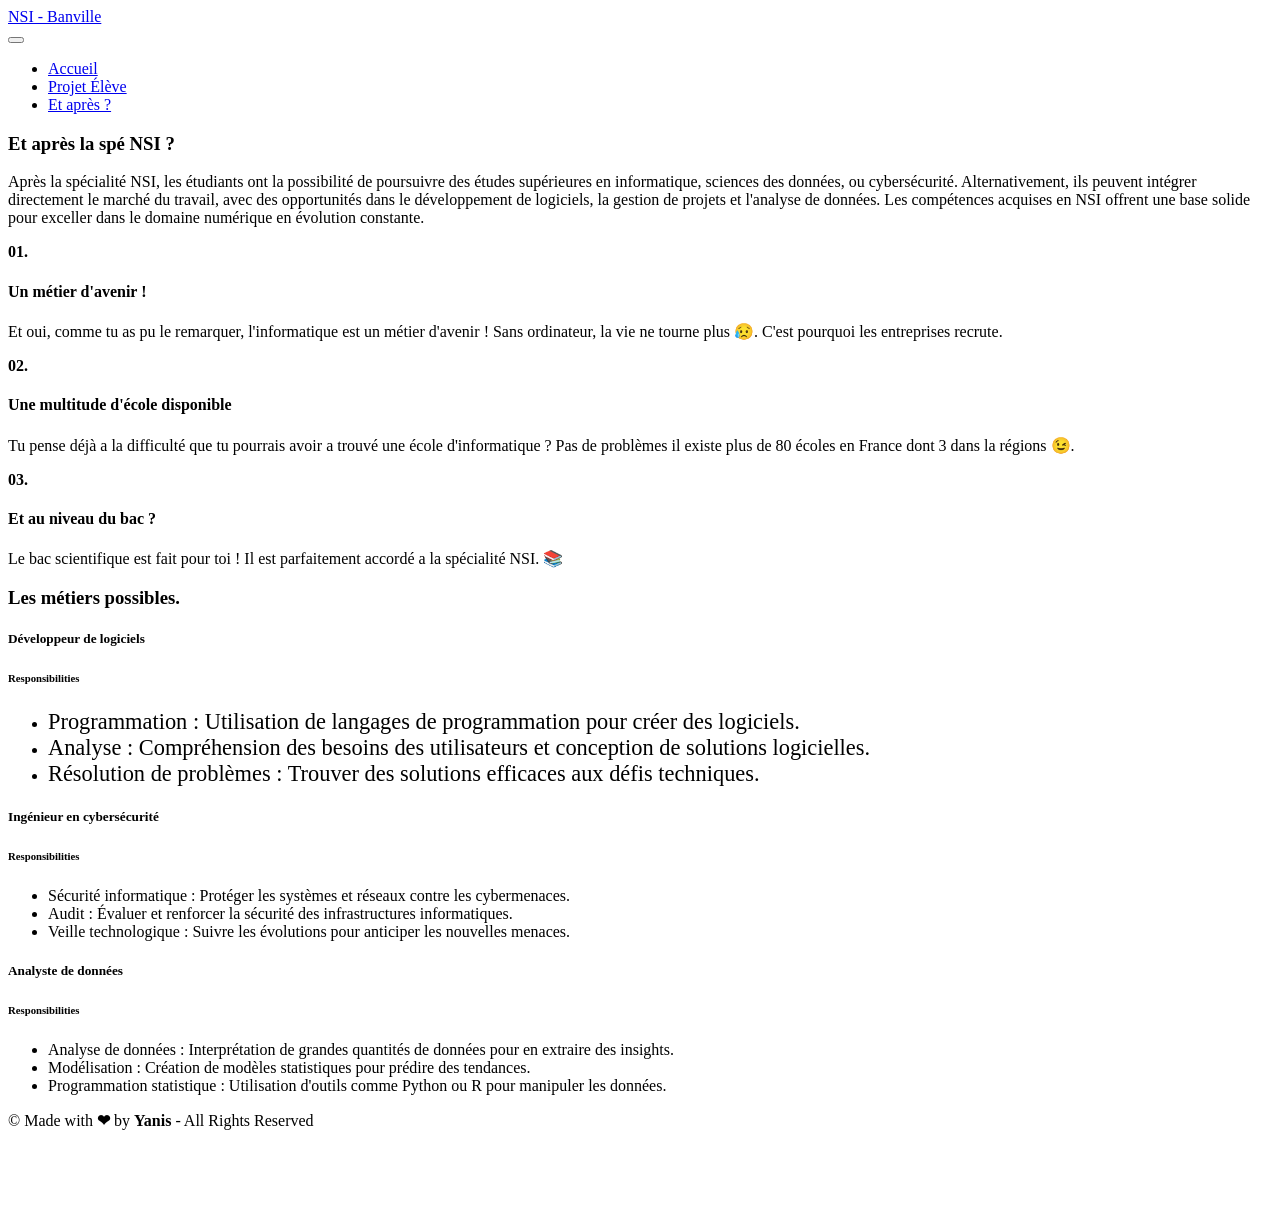
==== apres.html @ dc7d1d99 "Add files via upload" ====
<!DOCTYPE html>
<html  >
<head>

  <meta charset="UTF-8">
  <meta http-equiv="X-UA-Compatible" content="IE=edge">
  <meta name="generator" content="NSI Banville, nsi-banville.fr">
  <meta name="viewport" content="width=device-width, initial-scale=1, minimum-scale=1">
  <link rel="shortcut icon" href="assets/images/123824920-402525174457230-7199063946682217641-n-128x128.png" type="image/x-icon">
  <meta name="description" content="Quels sont les voies qui me sont ouvertes après avoir choisis la spécialité NSI.">
  
  
  <title>Et après ?</title>
  <link rel="stylesheet" href="assets/bootstrap/css/bootstrap.min.css">
  <link rel="stylesheet" href="assets/bootstrap/css/bootstrap-grid.min.css">
  <link rel="stylesheet" href="assets/bootstrap/css/bootstrap-reboot.min.css">
  <link rel="stylesheet" href="assets/animatecss/animate.css">
  <link rel="stylesheet" href="assets/dropdown/css/style.css">
  <link rel="stylesheet" href="assets/theme/css/style.css">
  <link rel="preload" href="https://fonts.googleapis.com/css?family=DM+Serif+Display:400,400i&display=swap" as="style" onload="this.onload=null;this.rel='stylesheet'">
  <noscript><link rel="stylesheet" href="https://fonts.googleapis.com/css?family=DM+Serif+Display:400,400i&display=swap"></noscript>
  <link rel="preload" href="https://fonts.googleapis.com/css?family=Inter+Tight:100,200,300,400,500,600,700,800,900,100i,200i,300i,400i,500i,600i,700i,800i,900i&display=swap" as="style" onload="this.onload=null;this.rel='stylesheet'">
  <noscript><link rel="stylesheet" href="https://fonts.googleapis.com/css?family=Inter+Tight:100,200,300,400,500,600,700,800,900,100i,200i,300i,400i,500i,600i,700i,800i,900i&display=swap"></noscript>
  <link rel="preload" as="style" href="assets/mobirise/css/mbr-additional.css?v=ZmHd4G"><link rel="stylesheet" href="assets/mobirise/css/mbr-additional.css?v=ZmHd4G" type="text/css">

  
  
  
</head>
<body>
  
  <section data-bs-version="5.1" class="menu menu5 cid-u2XXEHx8Oz" once="menu" id="menu05-1w">
	

	<nav class="navbar navbar-dropdown navbar-fixed-top navbar-expand-lg">
		<div class="container">
			<div class="navbar-brand">
				
				<span class="navbar-caption-wrap"><a class="navbar-caption text-black display-4" href="index.html">NSI - Banville</a></span>
			</div>
			<button class="navbar-toggler" type="button" data-toggle="collapse" data-bs-toggle="collapse" data-target="#navbarSupportedContent" data-bs-target="#navbarSupportedContent" aria-controls="navbarNavAltMarkup" aria-expanded="false" aria-label="Toggle navigation">
				<div class="hamburger">
					<span></span>
					<span></span>
					<span></span>
					<span></span>
				</div>
			</button>
			<div class="collapse navbar-collapse" id="navbarSupportedContent">
				<ul class="navbar-nav nav-dropdown nav-right" data-app-modern-menu="true"><li class="nav-item">
						<a class="nav-link link text-black text-primary display-4" href="index.html">Accueil</a>
					</li>
					<li class="nav-item">
						<a class="nav-link link text-black text-primary display-4" href="pjteleves.html" aria-expanded="false">Projet Élève</a>
					</li>
					<li class="nav-item">
						<a class="nav-link link text-black text-primary display-4" href="apres.html">Et après ?</a>
					</li></ul>
				
			</div>
		</div>
	</nav>
</section>

<section data-bs-version="5.1" class="article12 cid-u2XXfiu6cr" id="article12-1v">    
    
    <div class="container-fluid">
        <div class="row justify-content-center">
            <div class="col-md-12 col-lg-10">
                <h3 class="mbr-section-title mbr-fonts-style mb-4 mt-0 display-2">
                <strong>Et après la spé NSI ?</strong></h3>
                
                <p class="mbr-text mbr-fonts-style display-7">Après la spécialité NSI, les étudiants ont la possibilité de poursuivre des études supérieures en informatique, sciences des données, ou cybersécurité. Alternativement, ils peuvent intégrer directement le marché du travail, avec des opportunités dans le développement de logiciels, la gestion de projets et l'analyse de données. Les compétences acquises en NSI offrent une base solide pour exceller dans le domaine numérique en évolution constante.</p>
            </div>
        </div>
    </div>
</section>

<section data-bs-version="5.1" class="features023 cid-u2XX1XgBb1" id="features023-1u">

    

    
    
    <div class="container">
        <div class="row justify-content-center">
            <div class="col-12 content-head">
                <div class="card-wrapper mb-5">
                    <div class="card-box align-center">
                        
                        
                        
                    </div>
                </div>
            </div>
        </div>
        <div class="row content-row">
            <div class="item features-without-image col-12 col-md-6 col-lg-4 item-mb">
                <div class="item-wrapper">
                    <div class="title mb-3">
                        <span class="num mbr-fonts-style display-1"><strong>01.</strong></span>
                    </div>
                    <h4 class="card-title mbr-fonts-style display-5">
                        <strong>Un métier d'avenir !</strong></h4>
                    <p class="mbr-text card-text mbr-fonts-style mb-0 display-7">
                        Et oui, comme tu as pu le remarquer, l'informatique est un métier d'avenir ! Sans ordinateur, la vie ne tourne plus 😥. C'est pourquoi les entreprises recrute.</p>
                </div>
            </div>
            <div class="item features-without-image col-12 col-md-6 col-lg-4 item-mb">
                <div class="item-wrapper">
                    <div class="title mb-3">
                        <span class="num mbr-fonts-style display-1"><strong>02.</strong></span>
                    </div>
                    <h4 class="card-title mbr-fonts-style display-5">
                        <strong>Une multitude d'école disponible</strong></h4>
                    <p class="mbr-text card-text mbr-fonts-style mb-0 display-7">Tu pense déjà a la difficulté que tu pourrais avoir a trouvé une école d'informatique ? Pas de problèmes il existe plus de&nbsp;80 écoles en France dont 3 dans la régions 😉.</p>
                </div>
            </div>
            <div class="item features-without-image col-12 col-md-6 col-lg-4 item-mb">
                <div class="item-wrapper">
                    <div class="title mb-3">
                        <span class="num mbr-fonts-style display-1"><strong>03.</strong></span>
                    </div>
                    <h4 class="card-title mbr-fonts-style display-5">
                        <strong>Et au niveau du bac ?</strong></h4>
                    <p class="mbr-text card-text mbr-fonts-style mb-0 display-7">
                        Le&nbsp;bac scientifique est fait pour toi ! Il est parfaitement accordé a la spécialité NSI. 📚</p>
                </div>
            </div>
        </div>
    </div>
</section>

<section data-bs-version="5.1" class="list06 cid-u2XWZwpyy1" id="list06-1t">
    
    <div class="container">
        <div class="col-12 mb-5 content-head">
            <h3 class="mbr-section-title mbr-fonts-style align-center mb-0 display-2">
                <strong>Les métiers possibles.</strong></h3>
            
        </div>
        <div class="row justify-content-center ">
            <div class="col-12 col-lg-9">
                
                <div class="item features-without-image col-12 active">
                    <div class="item-wrapper">
                        <h5 class="mbr-card-title mbr-fonts-style mt-0 mb-3 display-5"><strong>Développeur de logiciels</strong></h5>
                        
                        <h6 class="mbr-card-subtitle mbr-fonts-style mt-0 mb-3 display-7">
                            <strong>Responsibilities</strong>
                        </h6>
                        <div class="counter-container mbr-text mbr-fonts-style display-7">
                            <ul>
                                <li><span style="font-size: 1.4rem;">Programmation : Utilisation de langages de programmation pour créer des logiciels.
</span></li><li><span style="font-size: 1.4rem;">Analyse : Compréhension des besoins des utilisateurs et conception de solutions logicielles.
</span></li><li><span style="font-size: 1.4rem;">Résolution de problèmes : Trouver des solutions efficaces aux défis techniques.</span><br></li>
                            </ul>
                        </div>
                        
                        
                        
                    </div>
                </div><div class="item features-without-image col-12">
                    <div class="item-wrapper">
                        <h5 class="mbr-card-title mbr-fonts-style mt-0 mb-3 display-5"><strong>Ingénieur en cybersécurité</strong></h5>
                        
                        <h6 class="mbr-card-subtitle mbr-fonts-style mt-0 mb-3 display-7">
                            <strong>Responsibilities</strong>
                        </h6>
                        <div class="counter-container mbr-text mbr-fonts-style display-7">
                            <ul>
                                <li>Sécurité informatique : Protéger les systèmes et réseaux contre les cybermenaces.
</li><li>Audit : Évaluer et renforcer la sécurité des infrastructures informatiques.
</li><li>Veille technologique : Suivre les évolutions pour anticiper les nouvelles menaces.</li>
                            </ul>
                        </div>
                        
                        
                        
                    </div>
                </div><div class="item features-without-image col-12">
                    <div class="item-wrapper">
                        <h5 class="mbr-card-title mbr-fonts-style mt-0 mb-3 display-5"><strong>Analyste de données</strong></h5>
                        
                        <h6 class="mbr-card-subtitle mbr-fonts-style mt-0 mb-3 display-7">
                            <strong>Responsibilities</strong>
                        </h6>
                        <div class="counter-container mbr-text mbr-fonts-style display-7">
                            <ul>
                                <li>Analyse de données : Interprétation de grandes quantités de données pour en extraire des insights.
</li><li>Modélisation : Création de modèles statistiques pour prédire des tendances.
</li><li>Programmation statistique : Utilisation d'outils comme Python ou R pour manipuler les données.</li>
                            </ul>
                        </div>
                        
                        
                        
                    </div>
                </div>
            </div>
        </div>
    </div>
</section>

<section data-bs-version="5.1" class="footer4 cid-u2XTI08w7R" once="footers" id="footer04-1r">

    

    

    <div class="container">
        <div class="media-container-row align-center mbr-white">
            <div class="col-12">
                <p class="mbr-text mb-0 mbr-fonts-style display-7">
                    © Made with <strong>❤</strong> by <strong>Yanis</strong> - All Rights Reserved
                </p>
            </div>
        </div>
    </div>
</section><section class="display-7" style="padding: 0;align-items: center;justify-content: center;flex-wrap: wrap;    align-content: center;display: flex;position: relative;height: 4rem;"><a href="" style="flex: 1 1;height: 4rem;position: absolute;width: 100%;z-index: 1;"><img alt="" style="height: 4rem;" src="[data-uri]"></a><p style="margin: 0;text-align: center;" class="display-7">&#8204;</p><a style="z-index:1" href=""> </a></section><script src="assets/bootstrap/js/bootstrap.bundle.min.js"></script>  <script src="assets/smoothscroll/smooth-scroll.js"></script>  <script src="assets/ytplayer/index.js"></script>  <script src="assets/dropdown/js/navbar-dropdown.js"></script>  <script src="assets/theme/js/script.js"></script>  
  
  
  <input name="animation" type="hidden">
  </body>
</html>
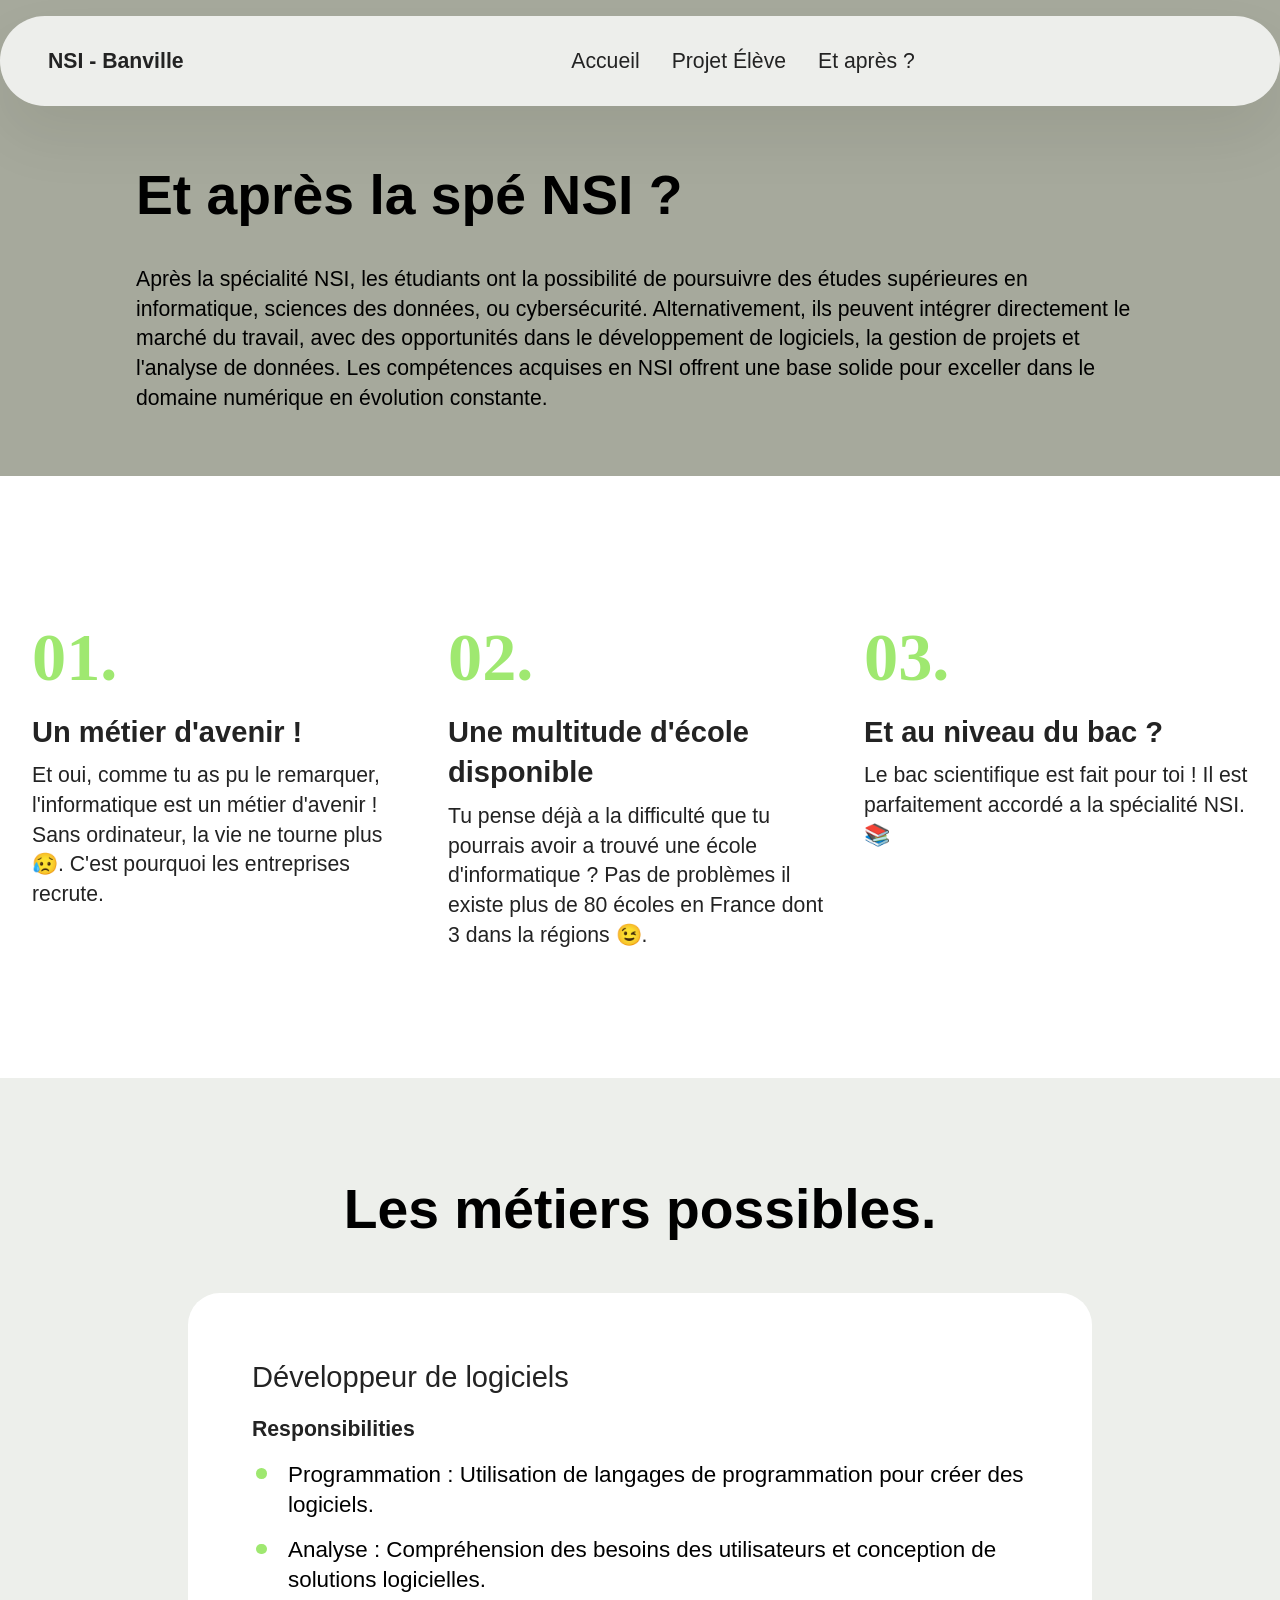
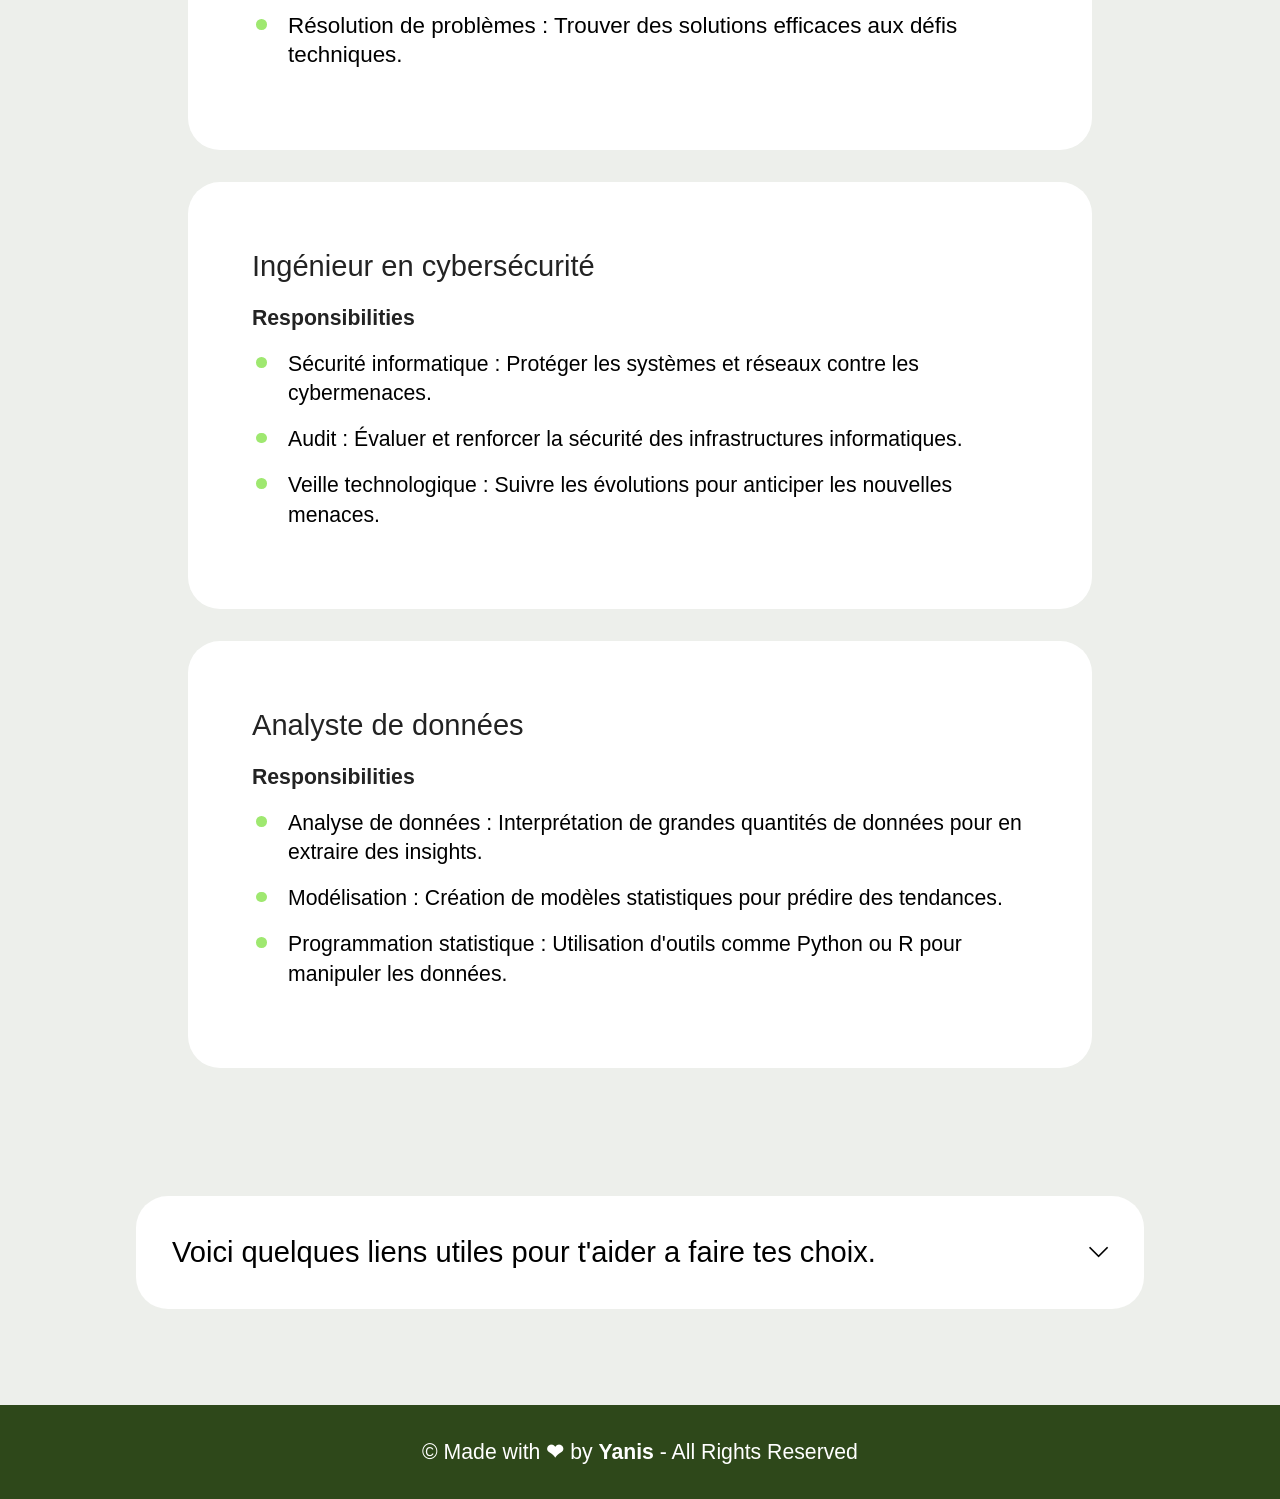
==== commit b2915e3c: "1.4" ====
--- a/apres.html
+++ b/apres.html
@@ -1,7 +1,6 @@
 <!DOCTYPE html>
 <html  >
 <head>
-
   <meta charset="UTF-8">
   <meta http-equiv="X-UA-Compatible" content="IE=edge">
   <meta name="generator" content="NSI Banville, nsi-banville.fr">
@@ -11,6 +10,7 @@
   
   
   <title>Et après ?</title>
+  <link rel="stylesheet" href="assets/web/assets/mobirise-icons2/mobirise2.css">
   <link rel="stylesheet" href="assets/bootstrap/css/bootstrap.min.css">
   <link rel="stylesheet" href="assets/bootstrap/css/bootstrap-grid.min.css">
   <link rel="stylesheet" href="assets/bootstrap/css/bootstrap-reboot.min.css">
@@ -21,7 +21,7 @@
   <noscript><link rel="stylesheet" href="https://fonts.googleapis.com/css?family=DM+Serif+Display:400,400i&display=swap"></noscript>
   <link rel="preload" href="https://fonts.googleapis.com/css?family=Inter+Tight:100,200,300,400,500,600,700,800,900,100i,200i,300i,400i,500i,600i,700i,800i,900i&display=swap" as="style" onload="this.onload=null;this.rel='stylesheet'">
   <noscript><link rel="stylesheet" href="https://fonts.googleapis.com/css?family=Inter+Tight:100,200,300,400,500,600,700,800,900,100i,200i,300i,400i,500i,600i,700i,800i,900i&display=swap"></noscript>
-  <link rel="preload" as="style" href="assets/mobirise/css/mbr-additional.css?v=ZmHd4G"><link rel="stylesheet" href="assets/mobirise/css/mbr-additional.css?v=ZmHd4G" type="text/css">
+  <link rel="preload" as="style" href="assets/mobirise/css/mbr-additional.css?v=vkXc06"><link rel="stylesheet" href="assets/mobirise/css/mbr-additional.css?v=vkXc06" type="text/css">
 
   
   
@@ -144,7 +144,7 @@
                 
                 <div class="item features-without-image col-12 active">
                     <div class="item-wrapper">
-                        <h5 class="mbr-card-title mbr-fonts-style mt-0 mb-3 display-5"><strong>Développeur de logiciels</strong></h5>
+                        <h5 class="mbr-card-title mbr-fonts-style mt-0 mb-3 display-5"><strong><a href="https://www.jobijoba.com/fr/fiches-metiers/Developpeur+logiciel" class="text-black">Développeur de logiciels</a></strong></h5>
                         
                         <h6 class="mbr-card-subtitle mbr-fonts-style mt-0 mb-3 display-7">
                             <strong>Responsibilities</strong>
@@ -162,7 +162,7 @@
                     </div>
                 </div><div class="item features-without-image col-12">
                     <div class="item-wrapper">
-                        <h5 class="mbr-card-title mbr-fonts-style mt-0 mb-3 display-5"><strong>Ingénieur en cybersécurité</strong></h5>
+                        <h5 class="mbr-card-title mbr-fonts-style mt-0 mb-3 display-5"><strong><a href="https://www.clementine.jobs/fiches-metiers/metiers-de-linformatique/ingenieur-cybersecurite/" class="text-black">Ingénieur en cybersécurité</a></strong></h5>
                         
                         <h6 class="mbr-card-subtitle mbr-fonts-style mt-0 mb-3 display-7">
                             <strong>Responsibilities</strong>
@@ -180,7 +180,7 @@
                     </div>
                 </div><div class="item features-without-image col-12">
                     <div class="item-wrapper">
-                        <h5 class="mbr-card-title mbr-fonts-style mt-0 mb-3 display-5"><strong>Analyste de données</strong></h5>
+                        <h5 class="mbr-card-title mbr-fonts-style mt-0 mb-3 display-5"><strong><a href="https://www.jobijoba.com/fr/fiches-metiers/Analyste+de+donnees#:~:text=L'analyste%20de%20donn%C3%A9es%20collecte,en%20tirer%20des%20conclusions%20strat%C3%A9giques." class="text-black">Analyste de données</a></strong></h5>
                         
                         <h6 class="mbr-card-subtitle mbr-fonts-style mt-0 mb-3 display-7">
                             <strong>Responsibilities</strong>
@@ -202,6 +202,40 @@
     </div>
 </section>
 
+<section data-bs-version="5.1" class="list1 cid-u3rRyZqSIr" id="list01-28">	
+    
+	
+	<div class="container">
+		<div class="row justify-content-center">
+			<div class="col-12 col-md-12 col-lg-10 m-auto">
+				<div class="content">
+					
+					<div id="bootstrap-accordion_13" class="panel-group accordionStyles accordion" role="tablist" aria-multiselectable="true">
+						<div class="card">
+							<div class="card-header" role="tab" id="headingOne">
+								<a role="button" class="panel-title collapsed" data-toggle="collapse" data-bs-toggle="collapse" data-core="" href="#collapse1_13" aria-expanded="false" aria-controls="collapse1">
+									<h6 class="panel-title-edit mbr-semibold mbr-fonts-style mb-0 display-5">Voici quelques liens utiles pour t'aider a faire tes choix.</h6>
+									<span class="sign mbr-iconfont mobi-mbri-arrow-down"></span>
+								</a>
+							</div>
+							<div id="collapse1_13" class="panel-collapse noScroll collapse" role="tabpanel" aria-labelledby="headingOne" data-parent="#accordion" data-bs-parent="#bootstrap-accordion_13">
+								<div class="panel-body">
+									<p class="mbr-fonts-style panel-text display-7">→&nbsp;<a href="https://www.onisep.fr/media/multimedia/quiz-de-positionnement/quiz-quels-metiers-pour-moi" class="text-primary">Quiz métier Onisep</a><br>→&nbsp;<a href="https://dossier.parcoursup.fr/Candidat/carte" class="text-primary">ParcourSup carte formation</a><br></p>
+								</div>
+							</div>
+						</div>
+						
+						
+						
+						
+						
+					</div>
+				</div>
+			</div>
+		</div>
+	</div>
+</section>
+
 <section data-bs-version="5.1" class="footer4 cid-u2XTI08w7R" once="footers" id="footer04-1r">
 
     
@@ -217,9 +251,10 @@
             </div>
         </div>
     </div>
-</section><section class="display-7" style="padding: 0;align-items: center;justify-content: center;flex-wrap: wrap;    align-content: center;display: flex;position: relative;height: 4rem;"><a href="" style="flex: 1 1;height: 4rem;position: absolute;width: 100%;z-index: 1;"><img alt="" style="height: 4rem;" src="[data-uri]"></a><p style="margin: 0;text-align: center;" class="display-7">&#8204;</p><a style="z-index:1" href=""> </a></section><script src="assets/bootstrap/js/bootstrap.bundle.min.js"></script>  <script src="assets/smoothscroll/smooth-scroll.js"></script>  <script src="assets/ytplayer/index.js"></script>  <script src="assets/dropdown/js/navbar-dropdown.js"></script>  <script src="assets/theme/js/script.js"></script>  
-  
-  
-  <input name="animation" type="hidden">
+</section><script src="assets/bootstrap/js/bootstrap.bundle.min.js"></script>  <script src="assets/smoothscroll/smooth-scroll.js"></script>  <script src="assets/ytplayer/index.js"></script>  <script src="assets/dropdown/js/navbar-dropdown.js"></script>  <script src="assets/mbr-switch-arrow/mbr-switch-arrow.js"></script>  <script src="assets/theme/js/script.js"></script>  
+  
+  
+ <div id="scrollToTop" class="scrollToTop mbr-arrow-up"><a style="text-align: center;"><i class="mbr-arrow-up-icon mbr-arrow-up-icon-cm cm-icon cm-icon-smallarrow-up"></i></a></div>
+    <input name="animation" type="hidden">
   </body>
 </html>
--- a/assets/web/assets/mobirise-icons2/mobirise2.css
+++ b/assets/web/assets/mobirise-icons2/mobirise2.css
@@ -0,0 +1,498 @@
+@font-face {
+  font-family: 'Moririse2';
+  font-display: swap;
+  src:  url('mobirise2.eot?f2bix4');
+  src:  url('mobirise2.eot?f2bix4#iefix') format('embedded-opentype'),
+    url('mobirise2.ttf?f2bix4') format('truetype'),
+    url('mobirise2.woff?f2bix4') format('woff'),
+    url('mobirise2.svg?f2bix4#mobirise2') format('svg');
+  font-weight: normal;
+  font-style: normal;
+}
+
+[class^="mobi-"], [class*=" mobi-"] {
+  /* use !important to prevent issues with browser extensions that change fonts */
+  font-family: 'Moririse2' !important;
+  speak: none;
+  font-style: normal;
+  font-weight: normal;
+  font-variant: normal;
+  text-transform: none;
+  line-height: 1;
+
+  /* Better Font Rendering =========== */
+  -webkit-font-smoothing: antialiased;
+  -moz-osx-font-smoothing: grayscale;
+}
+
+.mobi-mbri-add-submenu:before {
+  content: "\e900";
+}
+.mobi-mbri-alert:before {
+  content: "\e901";
+}
+.mobi-mbri-align-center:before {
+  content: "\e902";
+}
+.mobi-mbri-align-justify:before {
+  content: "\e903";
+}
+.mobi-mbri-align-left:before {
+  content: "\e904";
+}
+.mobi-mbri-align-right:before {
+  content: "\e905";
+}
+.mobi-mbri-android:before {
+  content: "\e906";
+}
+.mobi-mbri-apple:before {
+  content: "\e907";
+}
+.mobi-mbri-arrow-down:before {
+  content: "\e908";
+}
+.mobi-mbri-arrow-next:before {
+  content: "\e909";
+}
+.mobi-mbri-arrow-prev:before {
+  content: "\e90a";
+}
+.mobi-mbri-arrow-up:before {
+  content: "\e90b";
+}
+.mobi-mbri-bold:before {
+  content: "\e90c";
+}
+.mobi-mbri-bookmark:before {
+  content: "\e90d";
+}
+.mobi-mbri-bootstrap:before {
+  content: "\e90e";
+}
+.mobi-mbri-briefcase:before {
+  content: "\e90f";
+}
+.mobi-mbri-browse:before {
+  content: "\e910";
+}
+.mobi-mbri-bulleted-list:before {
+  content: "\e911";
+}
+.mobi-mbri-calendar:before {
+  content: "\e912";
+}
+.mobi-mbri-camera:before {
+  content: "\e913";
+}
+.mobi-mbri-cart-add:before {
+  content: "\e914";
+}
+.mobi-mbri-cart-full:before {
+  content: "\e915";
+}
+.mobi-mbri-cash:before {
+  content: "\e916";
+}
+.mobi-mbri-change-style:before {
+  content: "\e917";
+}
+.mobi-mbri-chat:before {
+  content: "\e918";
+}
+.mobi-mbri-clock:before {
+  content: "\e919";
+}
+.mobi-mbri-close:before {
+  content: "\e91a";
+}
+.mobi-mbri-cloud:before {
+  content: "\e91b";
+}
+.mobi-mbri-code:before {
+  content: "\e91c";
+}
+.mobi-mbri-contact-form:before {
+  content: "\e91d";
+}
+.mobi-mbri-credit-card:before {
+  content: "\e91e";
+}
+.mobi-mbri-cursor-click:before {
+  content: "\e91f";
+}
+.mobi-mbri-cust-feedback:before {
+  content: "\e920";
+}
+.mobi-mbri-database:before {
+  content: "\e921";
+}
+.mobi-mbri-delivery:before {
+  content: "\e922";
+}
+.mobi-mbri-desktop:before {
+  content: "\e923";
+}
+.mobi-mbri-devices:before {
+  content: "\e924";
+}
+.mobi-mbri-down:before {
+  content: "\e925";
+}
+.mobi-mbri-download-2:before {
+  content: "\e926";
+}
+.mobi-mbri-download:before {
+  content: "\e927";
+}
+.mobi-mbri-drag-n-drop-2:before {
+  content: "\e928";
+}
+.mobi-mbri-drag-n-drop:before {
+  content: "\e929";
+}
+.mobi-mbri-edit-2:before {
+  content: "\e92a";
+}
+.mobi-mbri-edit:before {
+  content: "\e92b";
+}
+.mobi-mbri-error:before {
+  content: "\e92c";
+}
+.mobi-mbri-extension:before {
+  content: "\e92d";
+}
+.mobi-mbri-features:before {
+  content: "\e92e";
+}
+.mobi-mbri-file:before {
+  content: "\e92f";
+}
+.mobi-mbri-flag:before {
+  content: "\e930";
+}
+.mobi-mbri-folder:before {
+  content: "\e931";
+}
+.mobi-mbri-gift:before {
+  content: "\e932";
+}
+.mobi-mbri-github:before {
+  content: "\e933";
+}
+.mobi-mbri-globe-2:before {
+  content: "\e934";
+}
+.mobi-mbri-globe:before {
+  content: "\e935";
+}
+.mobi-mbri-growing-chart:before {
+  content: "\e936";
+}
+.mobi-mbri-hearth:before {
+  content: "\e937";
+}
+.mobi-mbri-help:before {
+  content: "\e938";
+}
+.mobi-mbri-home:before {
+  content: "\e939";
+}
+.mobi-mbri-hot-cup:before {
+  content: "\e93a";
+}
+.mobi-mbri-idea:before {
+  content: "\e93b";
+}
+.mobi-mbri-image-gallery:before {
+  content: "\e93c";
+}
+.mobi-mbri-image-slider:before {
+  content: "\e93d";
+}
+.mobi-mbri-info:before {
+  content: "\e93e";
+}
+.mobi-mbri-italic:before {
+  content: "\e93f";
+}
+.mobi-mbri-key:before {
+  content: "\e940";
+}
+.mobi-mbri-laptop:before {
+  content: "\e941";
+}
+.mobi-mbri-layers:before {
+  content: "\e942";
+}
+.mobi-mbri-left-right:before {
+  content: "\e943";
+}
+.mobi-mbri-left:before {
+  content: "\e944";
+}
+.mobi-mbri-letter:before {
+  content: "\e945";
+}
+.mobi-mbri-like:before {
+  content: "\e946";
+}
+.mobi-mbri-link:before {
+  content: "\e947";
+}
+.mobi-mbri-lock:before {
+  content: "\e948";
+}
+.mobi-mbri-login:before {
+  content: "\e949";
+}
+.mobi-mbri-logout:before {
+  content: "\e94a";
+}
+.mobi-mbri-magic-stick:before {
+  content: "\e94b";
+}
+.mobi-mbri-map-pin:before {
+  content: "\e94c";
+}
+.mobi-mbri-menu:before {
+  content: "\e94d";
+}
+.mobi-mbri-mobile-2:before {
+  content: "\e94e";
+}
+.mobi-mbri-mobile-horizontal:before {
+  content: "\e94f";
+}
+.mobi-mbri-mobile:before {
+  content: "\e950";
+}
+.mobi-mbri-mobirise:before {
+  content: "\e951";
+}
+.mobi-mbri-more-horizontal:before {
+  content: "\e952";
+}
+.mobi-mbri-more-vertical:before {
+  content: "\e953";
+}
+.mobi-mbri-music:before {
+  content: "\e954";
+}
+.mobi-mbri-new-file:before {
+  content: "\e955";
+}
+.mobi-mbri-numbered-list:before {
+  content: "\e956";
+}
+.mobi-mbri-opened-folder:before {
+  content: "\e957";
+}
+.mobi-mbri-pages:before {
+  content: "\e958";
+}
+.mobi-mbri-paper-plane:before {
+  content: "\e959";
+}
+.mobi-mbri-paperclip:before {
+  content: "\e95a";
+}
+.mobi-mbri-phone:before {
+  content: "\e95b";
+}
+.mobi-mbri-photo:before {
+  content: "\e95c";
+}
+.mobi-mbri-photos:before {
+  content: "\e95d";
+}
+.mobi-mbri-pin:before {
+  content: "\e95e";
+}
+.mobi-mbri-play:before {
+  content: "\e95f";
+}
+.mobi-mbri-plus:before {
+  content: "\e960";
+}
+.mobi-mbri-preview:before {
+  content: "\e961";
+}
+.mobi-mbri-print:before {
+  content: "\e962";
+}
+.mobi-mbri-protect:before {
+  content: "\e963";
+}
+.mobi-mbri-question:before {
+  content: "\e964";
+}
+.mobi-mbri-quote-left:before {
+  content: "\e965";
+}
+.mobi-mbri-quote-right:before {
+  content: "\e966";
+}
+.mobi-mbri-redo:before {
+  content: "\e967";
+}
+.mobi-mbri-refresh:before {
+  content: "\e968";
+}
+.mobi-mbri-responsive-2:before {
+  content: "\e969";
+}
+.mobi-mbri-responsive:before {
+  content: "\e96a";
+}
+.mobi-mbri-right:before {
+  content: "\e96b";
+}
+.mobi-mbri-rocket:before {
+  content: "\e96c";
+}
+.mobi-mbri-sad-face:before {
+  content: "\e96d";
+}
+.mobi-mbri-sale:before {
+  content: "\e96e";
+}
+.mobi-mbri-save:before {
+  content: "\e96f";
+}
+.mobi-mbri-search:before {
+  content: "\e970";
+}
+.mobi-mbri-setting-2:before {
+  content: "\e971";
+}
+.mobi-mbri-setting-3:before {
+  content: "\e972";
+}
+.mobi-mbri-setting:before {
+  content: "\e973";
+}
+.mobi-mbri-share:before {
+  content: "\e974";
+}
+.mobi-mbri-shopping-bag:before {
+  content: "\e975";
+}
+.mobi-mbri-shopping-basket:before {
+  content: "\e976";
+}
+.mobi-mbri-shopping-cart:before {
+  content: "\e977";
+}
+.mobi-mbri-sites:before {
+  content: "\e978";
+}
+.mobi-mbri-smile-face:before {
+  content: "\e979";
+}
+.mobi-mbri-speed:before {
+  content: "\e97a";
+}
+.mobi-mbri-star:before {
+  content: "\e97b";
+}
+.mobi-mbri-success:before {
+  content: "\e97c";
+}
+.mobi-mbri-sun:before {
+  content: "\e97d";
+}
+.mobi-mbri-sun2:before {
+  content: "\e97e";
+}
+.mobi-mbri-tablet-vertical:before {
+  content: "\e97f";
+}
+.mobi-mbri-tablet:before {
+  content: "\e980";
+}
+.mobi-mbri-target:before {
+  content: "\e981";
+}
+.mobi-mbri-timer:before {
+  content: "\e982";
+}
+.mobi-mbri-to-ftp:before {
+  content: "\e983";
+}
+.mobi-mbri-to-local-drive:before {
+  content: "\e984";
+}
+.mobi-mbri-touch-swipe:before {
+  content: "\e985";
+}
+.mobi-mbri-touch:before {
+  content: "\e986";
+}
+.mobi-mbri-trash:before {
+  content: "\e987";
+}
+.mobi-mbri-underline:before {
+  content: "\e988";
+}
+.mobi-mbri-undo:before {
+  content: "\e989";
+}
+.mobi-mbri-unlink:before {
+  content: "\e98a";
+}
+.mobi-mbri-unlock:before {
+  content: "\e98b";
+}
+.mobi-mbri-up-down:before {
+  content: "\e98c";
+}
+.mobi-mbri-up:before {
+  content: "\e98d";
+}
+.mobi-mbri-update:before {
+  content: "\e98e";
+}
+.mobi-mbri-upload-2:before {
+  content: "\e98f";
+}
+.mobi-mbri-upload:before {
+  content: "\e990";
+}
+.mobi-mbri-user-2:before {
+  content: "\e991";
+}
+.mobi-mbri-user:before {
+  content: "\e992";
+}
+.mobi-mbri-users:before {
+  content: "\e993";
+}
+.mobi-mbri-video-play:before {
+  content: "\e994";
+}
+.mobi-mbri-video:before {
+  content: "\e995";
+}
+.mobi-mbri-watch:before {
+  content: "\e996";
+}
+.mobi-mbri-website-theme-2:before {
+  content: "\e997";
+}
+.mobi-mbri-website-theme:before {
+  content: "\e998";
+}
+.mobi-mbri-wifi:before {
+  content: "\e999";
+}
+.mobi-mbri-windows:before {
+  content: "\e99a";
+}
+.mobi-mbri-zoom-in:before {
+  content: "\e99b";
+}
+.mobi-mbri-zoom-out:before {
+  content: "\e99c";
+}
--- a/assets/dropdown/css/style.css
+++ b/assets/dropdown/css/style.css
@@ -0,0 +1,265 @@
+.navbar-dropdown {
+  left: 0;
+  padding: 0;
+  position: absolute;
+  right: 0;
+  top: 0;
+  transition: all 0.45s ease;
+  z-index: 1030;
+  background: #282828; }
+  .navbar-dropdown .navbar-logo {
+    margin-right: 0.8rem;
+    transition: margin 0.3s ease-in-out;
+    vertical-align: middle; }
+    .navbar-dropdown .navbar-logo img {
+      height: 3.125rem;
+      transition: all 0.3s ease-in-out; }
+    .navbar-dropdown .navbar-logo.mbr-iconfont {
+      font-size: 3.125rem;
+      line-height: 3.125rem; }
+  .navbar-dropdown .navbar-caption {
+    font-weight: 700;
+    white-space: normal;
+    vertical-align: -4px;
+    line-height: 3.125rem !important; }
+    .navbar-dropdown .navbar-caption, .navbar-dropdown .navbar-caption:hover {
+      color: inherit;
+      text-decoration: none; }
+  .navbar-dropdown .mbr-iconfont + .navbar-caption {
+    vertical-align: -1px; }
+  .navbar-dropdown.navbar-fixed-top {
+    position: fixed; }
+  .navbar-dropdown .navbar-brand span {
+    vertical-align: -4px; }
+  .navbar-dropdown.bg-color.transparent {
+    background: none; }
+  .navbar-dropdown.navbar-short .navbar-brand {
+    padding: 0.625rem 0; }
+    .navbar-dropdown.navbar-short .navbar-brand span {
+      vertical-align: -1px; }
+  .navbar-dropdown.navbar-short .navbar-caption {
+    line-height: 2.375rem !important;
+    vertical-align: -2px; }
+  .navbar-dropdown.navbar-short .navbar-logo {
+    margin-right: 0.5rem; }
+    .navbar-dropdown.navbar-short .navbar-logo img {
+      height: 2.375rem; }
+    .navbar-dropdown.navbar-short .navbar-logo.mbr-iconfont {
+      font-size: 2.375rem;
+      line-height: 2.375rem; }
+  .navbar-dropdown.navbar-short .mbr-table-cell {
+    height: 3.625rem; }
+  .navbar-dropdown .navbar-close {
+    left: 0.6875rem;
+    position: fixed;
+    top: 0.75rem;
+    z-index: 1000; }
+  .navbar-dropdown .hamburger-icon {
+    content: "";
+    display: inline-block;
+    vertical-align: middle;
+    width: 16px;
+    -webkit-box-shadow: 0 -6px 0 1px #282828,0 0 0 1px #282828,0 6px 0 1px #282828;
+    -moz-box-shadow: 0 -6px 0 1px #282828,0 0 0 1px #282828,0 6px 0 1px #282828;
+    box-shadow: 0 -6px 0 1px #282828,0 0 0 1px #282828,0 6px 0 1px #282828; }
+
+.dropdown-menu .dropdown-toggle[data-toggle="dropdown-submenu"]::after {
+  border-bottom: 0.35em solid transparent;
+  border-left: 0.35em solid;
+  border-right: 0;
+  border-top: 0.35em solid transparent;
+  margin-left: 0.3rem; }
+
+.dropdown-menu .dropdown-item:focus {
+  outline: 0; }
+
+.nav-dropdown {
+  font-size: 0.75rem;
+  font-weight: 500;
+  height: auto !important; }
+  .nav-dropdown .nav-btn {
+    padding-left: 1rem; }
+  .nav-dropdown .link {
+    margin: .667em 1.667em;
+    font-weight: 500;
+    padding: 0;
+    transition: color .2s ease-in-out; }
+    .nav-dropdown .link.dropdown-toggle {
+      margin-right: 2.583em; }
+      .nav-dropdown .link.dropdown-toggle::after {
+        margin-left: .25rem;
+        border-top: 0.35em solid;
+        border-right: 0.35em solid transparent;
+        border-left: 0.35em solid transparent;
+        border-bottom: 0; }
+      .nav-dropdown .link.dropdown-toggle[aria-expanded="true"] {
+        margin: 0;
+        padding: 0.667em 3.263em  0.667em 1.667em; }
+  .nav-dropdown .link::after,
+  .nav-dropdown .dropdown-item::after {
+    color: inherit; }
+  .nav-dropdown .btn {
+    font-size: 0.75rem;
+    font-weight: 700;
+    letter-spacing: 0;
+    margin-bottom: 0;
+    padding-left: 1.25rem;
+    padding-right: 1.25rem; }
+  .nav-dropdown .dropdown-menu {
+    border-radius: 0;
+    border: 0;
+    left: 0;
+    margin: 0;
+    padding-bottom: 1.25rem;
+    padding-top: 1.25rem;
+    position: relative; }
+  .nav-dropdown .dropdown-submenu {
+    margin-left: 0.125rem;
+    top: 0; }
+  .nav-dropdown .dropdown-item {
+    font-weight: 500;
+    line-height: 2;
+    padding: 0.3846em 4.615em 0.3846em 1.5385em;
+    position: relative;
+    transition: color .2s ease-in-out, background-color .2s ease-in-out; }
+    .nav-dropdown .dropdown-item::after {
+      margin-top: -0.3077em;
+      position: absolute;
+      right: 1.1538em;
+      top: 50%; }
+    .nav-dropdown .dropdown-item:focus, .nav-dropdown .dropdown-item:hover {
+      background: none; }
+
+@media (max-width: 767px) {
+  .nav-dropdown.navbar-toggleable-sm {
+    bottom: 0;
+    display: none;
+    left: 0;
+    overflow-x: hidden;
+    position: fixed;
+    top: 0;
+    transform: translateX(-100%);
+    -ms-transform: translateX(-100%);
+    -webkit-transform: translateX(-100%);
+    width: 18.75rem;
+    z-index: 999; } }
+.nav-dropdown.navbar-toggleable-xl {
+  bottom: 0;
+  display: none;
+  left: 0;
+  overflow-x: hidden;
+  position: fixed;
+  top: 0;
+  transform: translateX(-100%);
+  -ms-transform: translateX(-100%);
+  -webkit-transform: translateX(-100%);
+  width: 18.75rem;
+  z-index: 999; }
+
+.nav-dropdown-sm {
+  display: block !important;
+  overflow-x: hidden;
+  overflow: auto;
+  padding-top: 3.875rem; }
+  .nav-dropdown-sm::after {
+    content: "";
+    display: block;
+    height: 3rem;
+    width: 100%; }
+  .nav-dropdown-sm.collapse.in ~ .navbar-close {
+    display: block !important; }
+  .nav-dropdown-sm.collapsing, .nav-dropdown-sm.collapse.in {
+    transform: translateX(0);
+    -ms-transform: translateX(0);
+    -webkit-transform: translateX(0);
+    transition: all 0.25s ease-out;
+    -webkit-transition: all 0.25s ease-out;
+    background: #282828; }
+  .nav-dropdown-sm.collapsing[aria-expanded="false"] {
+    transform: translateX(-100%);
+    -ms-transform: translateX(-100%);
+    -webkit-transform: translateX(-100%); }
+  .nav-dropdown-sm .nav-item {
+    display: block;
+    margin-left: 0 !important;
+    padding-left: 0; }
+  .nav-dropdown-sm .link,
+  .nav-dropdown-sm .dropdown-item {
+    border-top: 1px dotted rgba(255, 255, 255, 0.1);
+    font-size: 0.8125rem;
+    line-height: 1.6;
+    margin: 0 !important;
+    padding: 0.875rem 2.4rem 0.875rem 1.5625rem !important;
+    position: relative;
+    white-space: normal; }
+    .nav-dropdown-sm .link:focus, .nav-dropdown-sm .link:hover,
+    .nav-dropdown-sm .dropdown-item:focus,
+    .nav-dropdown-sm .dropdown-item:hover {
+      background: rgba(0, 0, 0, 0.2) !important;
+      color: #c0a375; }
+  .nav-dropdown-sm .nav-btn {
+    position: relative;
+    padding: 1.5625rem 1.5625rem 0 1.5625rem; }
+    .nav-dropdown-sm .nav-btn::before {
+      border-top: 1px dotted rgba(255, 255, 255, 0.1);
+      content: "";
+      left: 0;
+      position: absolute;
+      top: 0;
+      width: 100%; }
+    .nav-dropdown-sm .nav-btn + .nav-btn {
+      padding-top: 0.625rem; }
+      .nav-dropdown-sm .nav-btn + .nav-btn::before {
+        display: none; }
+  .nav-dropdown-sm .btn {
+    padding: 0.625rem 0; }
+  .nav-dropdown-sm .dropdown-toggle[data-toggle="dropdown-submenu"]::after {
+    margin-left: .25rem;
+    border-top: 0.35em solid;
+    border-right: 0.35em solid transparent;
+    border-left: 0.35em solid transparent;
+    border-bottom: 0; }
+  .nav-dropdown-sm .dropdown-toggle[data-toggle="dropdown-submenu"][aria-expanded="true"]::after {
+    border-top: 0;
+    border-right: 0.35em solid transparent;
+    border-left: 0.35em solid transparent;
+    border-bottom: 0.35em solid; }
+  .nav-dropdown-sm .dropdown-menu {
+    margin: 0;
+    padding: 0;
+    position: relative;
+    top: 0;
+    left: 0;
+    width: 100%;
+    border: 0;
+    float: none;
+    border-radius: 0;
+    background: none; }
+  .nav-dropdown-sm .dropdown-submenu {
+    left: 100%;
+    margin-left: 0.125rem;
+    margin-top: -1.25rem;
+    top: 0; }
+
+.navbar-toggleable-sm .nav-dropdown .dropdown-menu {
+  position: absolute; }
+
+.navbar-toggleable-sm .nav-dropdown .dropdown-submenu {
+  left: 100%;
+  margin-left: 0.125rem;
+  margin-top: -1.25rem;
+  top: 0; }
+
+.navbar-toggleable-sm.opened .nav-dropdown .dropdown-menu {
+  position: relative; }
+
+.navbar-toggleable-sm.opened .nav-dropdown .dropdown-submenu {
+  left: 0;
+  margin-left: 00rem;
+  margin-top: 0rem;
+  top: 0; }
+
+.is-builder .nav-dropdown.collapsing {
+  transition: none !important; }
+
+
--- a/assets/theme/css/style.css
+++ b/assets/theme/css/style.css
@@ -0,0 +1,965 @@
+@charset "UTF-8";
+section {
+  background-color: #ffffff;
+}
+
+body {
+  font-style: normal;
+  line-height: 1.5;
+  font-weight: 400;
+  color: #232323;
+  position: relative;
+}
+
+button {
+  background-color: transparent;
+  border-color: transparent;
+}
+
+.embla__button,
+.carousel-control {
+  background-color: #edefea !important;
+  opacity: 0.8 !important;
+  color: #464845 !important;
+  border-color: #edefea !important;
+}
+
+.carousel .close,
+.modalWindow .close {
+  background-color: #edefea !important;
+  color: #464845 !important;
+  border-color: #edefea !important;
+  opacity: 0.8 !important;
+}
+
+.carousel .close:hover,
+.modalWindow .close:hover {
+  opacity: 1 !important;
+}
+
+.carousel-indicators li {
+  background-color: #edefea !important;
+  border: 2px solid #464845 !important;
+}
+
+.carousel-indicators li:hover,
+.carousel-indicators li:active {
+  opacity: 0.8 !important;
+}
+
+.embla__button:hover,
+.carousel-control:hover {
+  background-color: #edefea !important;
+  opacity: 1 !important;
+}
+
+.modalWindow-video-container {
+  height: 80%;
+}
+
+section,
+.container,
+.container-fluid {
+  position: relative;
+  word-wrap: break-word;
+}
+
+a.mbr-iconfont:hover {
+  text-decoration: none;
+}
+
+.article .lead p,
+.article .lead ul,
+.article .lead ol,
+.article .lead pre,
+.article .lead blockquote {
+  margin-bottom: 0;
+}
+
+a {
+  font-style: normal;
+  font-weight: 400;
+  cursor: pointer;
+}
+a, a:hover {
+  text-decoration: none;
+}
+
+.mbr-section-title {
+  font-style: normal;
+  line-height: 1.3;
+}
+
+.mbr-section-subtitle {
+  line-height: 1.3;
+}
+
+.mbr-text {
+  font-style: normal;
+  line-height: 1.7;
+}
+
+h1,
+h2,
+h3,
+h4,
+h5,
+h6,
+.display-1,
+.display-2,
+.display-4,
+.display-5,
+.display-7,
+span,
+p,
+a {
+  line-height: 1;
+  word-break: break-word;
+  word-wrap: break-word;
+  font-weight: 400;
+}
+
+b,
+strong {
+  font-weight: bold;
+}
+
+input:-webkit-autofill, input:-webkit-autofill:hover, input:-webkit-autofill:focus, input:-webkit-autofill:active {
+  transition-delay: 9999s;
+  -webkit-transition-property: background-color, color;
+  transition-property: background-color, color;
+}
+
+textarea[type=hidden] {
+  display: none;
+}
+
+section {
+  background-position: 50% 50%;
+  background-repeat: no-repeat;
+  background-size: cover;
+}
+section .mbr-background-video,
+section .mbr-background-video-preview {
+  position: absolute;
+  bottom: 0;
+  left: 0;
+  right: 0;
+  top: 0;
+}
+
+.hidden {
+  visibility: hidden;
+}
+
+.mbr-z-index20 {
+  z-index: 20;
+}
+
+/*! Base colors */
+.mbr-white {
+  color: #ffffff;
+}
+
+.mbr-black {
+  color: #111111;
+}
+
+.mbr-bg-white {
+  background-color: #ffffff;
+}
+
+.mbr-bg-black {
+  background-color: #000000;
+}
+
+/*! Text-aligns */
+.align-left {
+  text-align: left;
+}
+
+.align-center {
+  text-align: center;
+}
+
+.align-right {
+  text-align: right;
+}
+
+/*! Font-weight  */
+.mbr-light {
+  font-weight: 300;
+}
+
+.mbr-regular {
+  font-weight: 400;
+}
+
+.mbr-semibold {
+  font-weight: 500;
+}
+
+.mbr-bold {
+  font-weight: 700;
+}
+
+/*! Media  */
+.media-content {
+  flex-basis: 100%;
+}
+
+.media-container-row {
+  display: flex;
+  flex-direction: row;
+  flex-wrap: wrap;
+  justify-content: center;
+  align-content: center;
+  align-items: start;
+}
+.media-container-row .media-size-item {
+  width: 400px;
+}
+
+.media-container-column {
+  display: flex;
+  flex-direction: column;
+  flex-wrap: wrap;
+  justify-content: center;
+  align-content: center;
+  align-items: stretch;
+}
+.media-container-column > * {
+  width: 100%;
+}
+
+@media (min-width: 992px) {
+  .media-container-row {
+    flex-wrap: nowrap;
+  }
+}
+figure {
+  margin-bottom: 0;
+  overflow: hidden;
+}
+
+figure[mbr-media-size] {
+  transition: width 0.1s;
+}
+
+img,
+iframe {
+  display: block;
+  width: 100%;
+}
+
+.card {
+  background-color: transparent;
+  border: none;
+}
+
+.card-box {
+  width: 100%;
+}
+
+.card-img {
+  text-align: center;
+  flex-shrink: 0;
+  -webkit-flex-shrink: 0;
+}
+
+.media {
+  max-width: 100%;
+  margin: 0 auto;
+}
+
+.mbr-figure {
+  align-self: center;
+}
+
+.media-container > div {
+  max-width: 100%;
+}
+
+.mbr-figure img,
+.card-img img {
+  width: 100%;
+}
+
+@media (max-width: 991px) {
+  .media-size-item {
+    width: auto !important;
+  }
+  .media {
+    width: auto;
+  }
+  .mbr-figure {
+    width: 100% !important;
+  }
+}
+/*! Buttons */
+.mbr-section-btn {
+  margin-left: -0.6rem;
+  margin-right: -0.6rem;
+  font-size: 0;
+}
+
+.btn {
+  font-weight: 600;
+  border-width: 1px;
+  font-style: normal;
+  margin: 0.6rem 0.6rem;
+  white-space: normal;
+  transition: all 0.2s ease-in-out;
+  display: inline-flex;
+  align-items: center;
+  justify-content: center;
+  word-break: break-word;
+}
+
+.btn-sm {
+  font-weight: 600;
+  letter-spacing: 0px;
+  transition: all 0.3s ease-in-out;
+}
+
+.btn-md {
+  font-weight: 600;
+  letter-spacing: 0px;
+  transition: all 0.3s ease-in-out;
+}
+
+.btn-lg {
+  font-weight: 600;
+  letter-spacing: 0px;
+  transition: all 0.3s ease-in-out;
+}
+
+.btn-form {
+  margin: 0;
+}
+.btn-form:hover {
+  cursor: pointer;
+}
+
+nav .mbr-section-btn {
+  margin-left: 0rem;
+  margin-right: 0rem;
+}
+
+/*! Btn icon margin */
+.btn .mbr-iconfont,
+.btn.btn-sm .mbr-iconfont {
+  order: 1;
+  cursor: pointer;
+  margin-left: 0.5rem;
+  vertical-align: sub;
+}
+
+.btn.btn-md .mbr-iconfont,
+.btn.btn-md .mbr-iconfont {
+  margin-left: 0.8rem;
+}
+
+.mbr-regular {
+  font-weight: 400;
+}
+
+.mbr-semibold {
+  font-weight: 500;
+}
+
+.mbr-bold {
+  font-weight: 700;
+}
+
+[type=submit] {
+  -webkit-appearance: none;
+}
+
+/*! Full-screen */
+.mbr-fullscreen .mbr-overlay {
+  min-height: 100vh;
+}
+
+.mbr-fullscreen {
+  display: flex;
+  display: -moz-flex;
+  display: -ms-flex;
+  display: -o-flex;
+  align-items: center;
+  min-height: 100vh;
+  padding-top: 3rem;
+  padding-bottom: 3rem;
+}
+
+/*! Map */
+.map {
+  height: 25rem;
+  position: relative;
+}
+.map iframe {
+  width: 100%;
+  height: 100%;
+}
+
+/*! Scroll to top arrow */
+.mbr-arrow-up {
+  bottom: 25px;
+  right: 90px;
+  position: fixed;
+  text-align: right;
+  z-index: 5000;
+  color: #ffffff;
+  font-size: 22px;
+}
+
+.mbr-arrow-up a {
+  background: rgba(0, 0, 0, 0.2);
+  border-radius: 50%;
+  color: #fff;
+  display: inline-block;
+  height: 60px;
+  width: 60px;
+  border: 2px solid #fff;
+  outline-style: none !important;
+  position: relative;
+  text-decoration: none;
+  transition: all 0.3s ease-in-out;
+  cursor: pointer;
+  text-align: center;
+}
+.mbr-arrow-up a:hover {
+  background-color: rgba(0, 0, 0, 0.4);
+}
+.mbr-arrow-up a i {
+  line-height: 60px;
+}
+
+.mbr-arrow-up-icon {
+  display: block;
+  color: #fff;
+}
+
+.mbr-arrow-up-icon::before {
+  content: "›";
+  display: inline-block;
+  font-family: serif;
+  font-size: 22px;
+  line-height: 1;
+  font-style: normal;
+  position: relative;
+  top: 6px;
+  left: -4px;
+  transform: rotate(-90deg);
+}
+
+/*! Arrow Down */
+.mbr-arrow {
+  position: absolute;
+  bottom: 45px;
+  left: 50%;
+  width: 60px;
+  height: 60px;
+  cursor: pointer;
+  background-color: rgba(80, 80, 80, 0.5);
+  border-radius: 50%;
+  transform: translateX(-50%);
+}
+@media (max-width: 767px) {
+  .mbr-arrow {
+    display: none;
+  }
+}
+.mbr-arrow > a {
+  display: inline-block;
+  text-decoration: none;
+  outline-style: none;
+  animation: arrowdown 1.7s ease-in-out infinite;
+  color: #ffffff;
+}
+.mbr-arrow > a > i {
+  position: absolute;
+  top: -2px;
+  left: 15px;
+  font-size: 2rem;
+}
+
+#scrollToTop a i::before {
+  content: "";
+  position: absolute;
+  display: block;
+  border-bottom: 2.5px solid #fff;
+  border-left: 2.5px solid #fff;
+  width: 27.8%;
+  height: 27.8%;
+  left: 50%;
+  top: 51%;
+  transform: translateY(-30%) translateX(-50%) rotate(135deg);
+}
+
+@keyframes arrowdown {
+  0% {
+    transform: translateY(0px);
+  }
+  50% {
+    transform: translateY(-5px);
+  }
+  100% {
+    transform: translateY(0px);
+  }
+}
+@media (max-width: 500px) {
+  .mbr-arrow-up {
+    left: 0;
+    right: 0;
+    text-align: center;
+  }
+}
+/*Gradients animation*/
+@keyframes gradient-animation {
+  from {
+    background-position: 0% 100%;
+    animation-timing-function: ease-in-out;
+  }
+  to {
+    background-position: 100% 0%;
+    animation-timing-function: ease-in-out;
+  }
+}
+.bg-gradient {
+  background-size: 200% 200%;
+  animation: gradient-animation 5s infinite alternate;
+  -webkit-animation: gradient-animation 5s infinite alternate;
+}
+
+.menu .navbar-brand {
+  display: -webkit-flex;
+}
+.menu .navbar-brand span {
+  display: flex;
+  display: -webkit-flex;
+}
+.menu .navbar-brand .navbar-caption-wrap {
+  display: -webkit-flex;
+}
+.menu .navbar-brand .navbar-logo img {
+  display: -webkit-flex;
+  width: auto;
+}
+@media (min-width: 768px) and (max-width: 991px) {
+  .menu .navbar-toggleable-sm .navbar-nav {
+    display: -ms-flexbox;
+  }
+}
+@media (max-width: 991px) {
+  .menu .navbar-collapse {
+    max-height: 93.5vh;
+  }
+  .menu .navbar-collapse.show {
+    overflow: auto;
+  }
+}
+@media (min-width: 992px) {
+  .menu .navbar-nav.nav-dropdown {
+    display: -webkit-flex;
+  }
+  .menu .navbar-toggleable-sm .navbar-collapse {
+    display: -webkit-flex !important;
+  }
+  .menu .collapsed .navbar-collapse {
+    max-height: 93.5vh;
+  }
+  .menu .collapsed .navbar-collapse.show {
+    overflow: auto;
+  }
+}
+@media (max-width: 767px) {
+  .menu .navbar-collapse {
+    max-height: 80vh;
+  }
+}
+
+.nav-link .mbr-iconfont {
+  margin-right: 0.5rem;
+}
+
+.navbar {
+  display: -webkit-flex;
+  -webkit-flex-wrap: wrap;
+  -webkit-align-items: center;
+  -webkit-justify-content: space-between;
+}
+
+.navbar-collapse {
+  -webkit-flex-basis: 100%;
+  -webkit-flex-grow: 1;
+  -webkit-align-items: center;
+}
+
+.nav-dropdown .link {
+  padding: 0.667em 1.667em !important;
+  margin: 0 !important;
+}
+
+.nav {
+  display: -webkit-flex;
+  -webkit-flex-wrap: wrap;
+}
+
+.row {
+  display: -webkit-flex;
+  -webkit-flex-wrap: wrap;
+}
+
+.justify-content-center {
+  -webkit-justify-content: center;
+}
+
+.form-inline {
+  display: -webkit-flex;
+}
+
+.card-wrapper {
+  -webkit-flex: 1;
+}
+
+.carousel-control {
+  z-index: 10;
+  display: -webkit-flex;
+}
+
+.carousel-controls {
+  display: -webkit-flex;
+}
+
+.media {
+  display: -webkit-flex;
+}
+
+.form-group:focus {
+  outline: none;
+}
+
+.jq-selectbox__select {
+  padding: 7px 0;
+  position: relative;
+}
+
+.jq-selectbox__dropdown {
+  overflow: hidden;
+  border-radius: 10px;
+  position: absolute;
+  top: 100%;
+  left: 0 !important;
+  width: 100% !important;
+}
+
+.jq-selectbox__trigger-arrow {
+  right: 0;
+  transform: translateY(-50%);
+}
+
+.jq-selectbox li {
+  padding: 1.07em 0.5em;
+}
+
+input[type=range] {
+  padding-left: 0 !important;
+  padding-right: 0 !important;
+}
+
+.modal-dialog,
+.modal-content {
+  height: 100%;
+}
+
+.modal-dialog .carousel-inner {
+  height: calc(100vh - 1.75rem);
+}
+@media (max-width: 575px) {
+  .modal-dialog .carousel-inner {
+    height: calc(100vh - 1rem);
+  }
+}
+
+.carousel-item {
+  text-align: center;
+}
+
+.carousel-item img {
+  margin: auto;
+}
+
+.navbar-toggler {
+  align-self: flex-start;
+  padding: 0.25rem 0.75rem;
+  font-size: 1.25rem;
+  line-height: 1;
+  background: transparent;
+  border: 1px solid transparent;
+  border-radius: 0.25rem;
+}
+
+.navbar-toggler:focus,
+.navbar-toggler:hover {
+  text-decoration: none;
+  box-shadow: none;
+}
+
+.navbar-toggler-icon {
+  display: inline-block;
+  width: 1.5em;
+  height: 1.5em;
+  vertical-align: middle;
+  content: "";
+  background: no-repeat center center;
+  background-size: 100% 100%;
+}
+
+.navbar-toggler-left {
+  position: absolute;
+  left: 1rem;
+}
+
+.navbar-toggler-right {
+  position: absolute;
+  right: 1rem;
+}
+
+.card-img {
+  width: auto;
+}
+
+.menu .navbar.collapsed:not(.beta-menu) {
+  flex-direction: column;
+}
+
+.carousel-item.active,
+.carousel-item-next,
+.carousel-item-prev {
+  display: flex;
+}
+
+.note-air-layout .dropup .dropdown-menu,
+.note-air-layout .navbar-fixed-bottom .dropdown .dropdown-menu {
+  bottom: initial !important;
+}
+
+html,
+body {
+  height: auto;
+  min-height: 100vh;
+}
+
+.dropup .dropdown-toggle::after {
+  display: none;
+}
+
+.form-asterisk {
+  font-family: initial;
+  position: absolute;
+  top: -2px;
+  font-weight: normal;
+}
+
+.form-control-label {
+  position: relative;
+  cursor: pointer;
+  margin-bottom: 0.357em;
+  padding: 0;
+}
+
+.alert {
+  color: #ffffff;
+  border-radius: 0;
+  border: 0;
+  font-size: 1.1rem;
+  line-height: 1.5;
+  margin-bottom: 1.875rem;
+  padding: 1.25rem;
+  position: relative;
+  text-align: center;
+}
+.alert.alert-form::after {
+  background-color: inherit;
+  bottom: -7px;
+  content: "";
+  display: block;
+  height: 14px;
+  left: 50%;
+  margin-left: -7px;
+  position: absolute;
+  transform: rotate(45deg);
+  width: 14px;
+}
+
+.form-control {
+  background-color: #ffffff;
+  background-clip: border-box;
+  color: #232323;
+  line-height: 1rem !important;
+  height: auto;
+  padding: 1.2rem 2rem;
+  transition: border-color 0.25s ease 0s;
+  border: 1px solid transparent !important;
+  border-radius: 4px;
+  box-shadow: rgba(0, 0, 0, 0.07) 0px 1px 1px 0px, rgba(0, 0, 0, 0.07) 0px 1px 3px 0px, rgba(0, 0, 0, 0.03) 0px 0px 0px 1px;
+}
+.form-active .form-control:invalid {
+  border-color: red;
+}
+
+.row > * {
+  padding-right: 1rem;
+  padding-left: 1rem;
+}
+
+form .row {
+  margin-left: -0.6rem;
+  margin-right: -0.6rem;
+}
+form .row [class*=col] {
+  padding-left: 0.6rem;
+  padding-right: 0.6rem;
+}
+
+form .mbr-section-btn {
+  padding-left: 0.6rem;
+  padding-right: 0.6rem;
+}
+
+form .form-check-input {
+  margin-top: 0.5;
+}
+
+textarea.form-control {
+  line-height: 1.5rem !important;
+}
+
+.form-group {
+  margin-bottom: 1.2rem;
+}
+
+.form-control,
+form .btn {
+  min-height: 48px;
+}
+
+.gdpr-block label span.textGDPR input[name=gdpr] {
+  top: 7px;
+}
+
+.form-control:focus {
+  box-shadow: none;
+}
+
+:focus {
+  outline: none;
+}
+
+.mbr-overlay {
+  background-color: #000;
+  bottom: 0;
+  left: 0;
+  opacity: 0.5;
+  position: absolute;
+  right: 0;
+  top: 0;
+  z-index: 0;
+  pointer-events: none;
+}
+
+blockquote {
+  font-style: italic;
+  padding: 3rem;
+  font-size: 1.09rem;
+  position: relative;
+  border-left: 3px solid;
+}
+
+ul,
+ol,
+pre,
+blockquote {
+  margin-bottom: 2.3125rem;
+}
+
+.mt-4 {
+  margin-top: 2rem !important;
+}
+
+.mb-4 {
+  margin-bottom: 2rem !important;
+}
+
+.container,
+.container-fluid {
+  padding-left: 16px;
+  padding-right: 16px;
+}
+
+.row {
+  margin-left: -16px;
+  margin-right: -16px;
+}
+.row > [class*=col] {
+  padding-left: 16px;
+  padding-right: 16px;
+}
+
+@media (min-width: 992px) {
+  .container-fluid {
+    padding-left: 32px;
+    padding-right: 32px;
+  }
+}
+@media (max-width: 991px) {
+  .mbr-container {
+    padding-left: 16px;
+    padding-right: 16px;
+  }
+}
+.app-video-wrapper > img {
+  opacity: 1;
+}
+
+.app-video-wrapper {
+  background: transparent;
+}
+
+.item {
+  position: relative;
+}
+
+.dropdown-menu .dropdown-menu {
+  left: 100%;
+}
+
+.dropdown-item + .dropdown-menu {
+  display: none;
+}
+
+.dropdown-item:hover + .dropdown-menu,
+.dropdown-menu:hover {
+  display: block;
+}
+
+@media (min-aspect-ratio: 16/9) {
+  .mbr-video-foreground {
+    height: 300% !important;
+    top: -100% !important;
+  }
+}
+@media (max-aspect-ratio: 16/9) {
+  .mbr-video-foreground {
+    width: 300% !important;
+    left: -100% !important;
+  }
+}.engine {
+	position: absolute;
+	text-indent: -2400px;
+	text-align: center;
+	padding: 0;
+	top: 0;
+	left: -2400px;
+}
--- a/assets/mobirise/css/mbr-additional.css
+++ b/assets/mobirise/css/mbr-additional.css
@@ -0,0 +1,3237 @@
+.btn {
+  border-width: 2px;
+}
+img,
+.card-wrap,
+.card-wrapper,
+.video-wrapper,
+.mbr-figure iframe,
+.google-map iframe,
+.slide-content,
+.plan,
+.card,
+.item-wrapper {
+  border-radius: 2rem !important;
+}
+.video-wrapper {
+  overflow: hidden;
+}
+body {
+  font-family: Inter Tight;
+}
+.display-1 {
+  font-family: 'DM Serif Display', serif;
+  font-size: 5rem;
+  line-height: 1;
+}
+.display-1 > .mbr-iconfont {
+  font-size: 6.25rem;
+}
+.display-2 {
+  font-family: 'Inter Tight', sans-serif;
+  font-size: 4rem;
+  line-height: 1;
+}
+.display-2 > .mbr-iconfont {
+  font-size: 5rem;
+}
+.display-4 {
+  font-family: 'Inter Tight', sans-serif;
+  font-size: 1.4rem;
+  line-height: 1.5;
+}
+.display-4 > .mbr-iconfont {
+  font-size: 1.75rem;
+}
+.display-5 {
+  font-family: 'Inter Tight', sans-serif;
+  font-size: 2rem;
+  line-height: 1.5;
+}
+.display-5 > .mbr-iconfont {
+  font-size: 2.5rem;
+}
+.display-7 {
+  font-family: 'Inter Tight', sans-serif;
+  font-size: 1.4rem;
+  line-height: 1.3;
+}
+.display-7 > .mbr-iconfont {
+  font-size: 1.75rem;
+}
+/* ---- Fluid typography for mobile devices ---- */
+/* 1.4 - font scale ratio ( bootstrap == 1.42857 ) */
+/* 100vw - current viewport width */
+/* (48 - 20)  48 == 48rem == 768px, 20 == 20rem == 320px(minimal supported viewport) */
+/* 0.65 - min scale variable, may vary */
+@media (max-width: 992px) {
+  .display-1 {
+    font-size: 4rem;
+  }
+}
+@media (max-width: 768px) {
+  .display-1 {
+    font-size: 3.5rem;
+    font-size: calc( 2.4rem + (5 - 2.4) * ((100vw - 20rem) / (48 - 20)));
+    line-height: calc( 1.1 * (2.4rem + (5 - 2.4) * ((100vw - 20rem) / (48 - 20))));
+  }
+  .display-2 {
+    font-size: 3.2rem;
+    font-size: calc( 2.05rem + (4 - 2.05) * ((100vw - 20rem) / (48 - 20)));
+    line-height: calc( 1.3 * (2.05rem + (4 - 2.05) * ((100vw - 20rem) / (48 - 20))));
+  }
+  .display-4 {
+    font-size: 1.12rem;
+    font-size: calc( 1.14rem + (1.4 - 1.14) * ((100vw - 20rem) / (48 - 20)));
+    line-height: calc( 1.4 * (1.14rem + (1.4 - 1.14) * ((100vw - 20rem) / (48 - 20))));
+  }
+  .display-5 {
+    font-size: 1.6rem;
+    font-size: calc( 1.35rem + (2 - 1.35) * ((100vw - 20rem) / (48 - 20)));
+    line-height: calc( 1.4 * (1.35rem + (2 - 1.35) * ((100vw - 20rem) / (48 - 20))));
+  }
+  .display-7 {
+    font-size: 1.12rem;
+    font-size: calc( 1.14rem + (1.4 - 1.14) * ((100vw - 20rem) / (48 - 20)));
+    line-height: calc( 1.4 * (1.14rem + (1.4 - 1.14) * ((100vw - 20rem) / (48 - 20))));
+  }
+}
+@media (min-width: 992px) and (max-width: 1400px) {
+  .display-1 {
+    font-size: 3.5rem;
+    font-size: calc( 2.4rem + (5 - 2.4) * ((100vw - 62rem) / (87 - 62)));
+    line-height: calc( 1.1 * (2.4rem + (5 - 2.4) * ((100vw - 62rem) / (87 - 62))));
+  }
+  .display-2 {
+    font-size: 3.2rem;
+    font-size: calc( 2.05rem + (4 - 2.05) * ((100vw - 62rem) / (87 - 62)));
+    line-height: calc( 1.3 * (2.05rem + (4 - 2.05) * ((100vw - 62rem) / (87 - 62))));
+  }
+  .display-4 {
+    font-size: 1.12rem;
+    font-size: calc( 1.14rem + (1.4 - 1.14) * ((100vw - 62rem) / (87 - 62)));
+    line-height: calc( 1.4 * (1.14rem + (1.4 - 1.14) * ((100vw - 62rem) / (87 - 62))));
+  }
+  .display-5 {
+    font-size: 1.6rem;
+    font-size: calc( 1.35rem + (2 - 1.35) * ((100vw - 62rem) / (87 - 62)));
+    line-height: calc( 1.4 * (1.35rem + (2 - 1.35) * ((100vw - 62rem) / (87 - 62))));
+  }
+  .display-7 {
+    font-size: 1.12rem;
+    font-size: calc( 1.14rem + (1.4 - 1.14) * ((100vw - 62rem) / (87 - 62)));
+    line-height: calc( 1.4 * (1.14rem + (1.4 - 1.14) * ((100vw - 62rem) / (87 - 62))));
+  }
+}
+/* Buttons */
+.btn {
+  padding: 1.25rem 2rem;
+  border-radius: 4px;
+}
+@media (max-width: 767px) {
+  .btn {
+    padding: 0.75rem 1.5rem;
+  }
+}
+.btn-sm {
+  padding: 0.6rem 1.2rem;
+  border-radius: 4px;
+}
+.btn-md {
+  padding: 0.6rem 1.2rem;
+  border-radius: 4px;
+}
+.btn-lg {
+  padding: 1.25rem 2rem;
+  border-radius: 4px;
+}
+.bg-primary {
+  background-color: #2b7a69 !important;
+}
+.bg-success {
+  background-color: #3a341c !important;
+}
+.bg-info {
+  background-color: #320707 !important;
+}
+.bg-warning {
+  background-color: #a0e2e1 !important;
+}
+.bg-danger {
+  background-color: #ffffff !important;
+}
+.btn-primary,
+.btn-primary:active {
+  background-color: #2b7a69 !important;
+  border-color: #2b7a69 !important;
+  color: #ffffff !important;
+  box-shadow: none;
+}
+.btn-primary:hover,
+.btn-primary:focus,
+.btn-primary.focus,
+.btn-primary.active {
+  color: inherit;
+  background-color: #38a089 !important;
+  border-color: #38a089 !important;
+  box-shadow: none;
+}
+.btn-primary.disabled,
+.btn-primary:disabled {
+  color: #ffffff !important;
+  background-color: #38a089 !important;
+  border-color: #38a089 !important;
+}
+.btn-secondary,
+.btn-secondary:active {
+  background-color: #ffd7ef !important;
+  border-color: #ffd7ef !important;
+  color: #d70081 !important;
+  box-shadow: none;
+}
+.btn-secondary:hover,
+.btn-secondary:focus,
+.btn-secondary.focus,
+.btn-secondary.active {
+  color: inherit;
+  background-color: #ffffff !important;
+  border-color: #ffffff !important;
+  box-shadow: none;
+}
+.btn-secondary.disabled,
+.btn-secondary:disabled {
+  color: #d70081 !important;
+  background-color: #ffffff !important;
+  border-color: #ffffff !important;
+}
+.btn-info,
+.btn-info:active {
+  background-color: #320707 !important;
+  border-color: #320707 !important;
+  color: #ffffff !important;
+  box-shadow: none;
+}
+.btn-info:hover,
+.btn-info:focus,
+.btn-info.focus,
+.btn-info.active {
+  color: inherit;
+  background-color: #5f0d0d !important;
+  border-color: #5f0d0d !important;
+  box-shadow: none;
+}
+.btn-info.disabled,
+.btn-info:disabled {
+  color: #ffffff !important;
+  background-color: #5f0d0d !important;
+  border-color: #5f0d0d !important;
+}
+.btn-success,
+.btn-success:active {
+  background-color: #3a341c !important;
+  border-color: #3a341c !important;
+  color: #ffffff !important;
+  box-shadow: none;
+}
+.btn-success:hover,
+.btn-success:focus,
+.btn-success.focus,
+.btn-success.active {
+  color: inherit;
+  background-color: #5c532d !important;
+  border-color: #5c532d !important;
+  box-shadow: none;
+}
+.btn-success.disabled,
+.btn-success:disabled {
+  color: #ffffff !important;
+  background-color: #5c532d !important;
+  border-color: #5c532d !important;
+}
+.btn-warning,
+.btn-warning:active {
+  background-color: #a0e2e1 !important;
+  border-color: #a0e2e1 !important;
+  color: #1f6463 !important;
+  box-shadow: none;
+}
+.btn-warning:hover,
+.btn-warning:focus,
+.btn-warning.focus,
+.btn-warning.active {
+  color: inherit;
+  background-color: #c7eeed !important;
+  border-color: #c7eeed !important;
+  box-shadow: none;
+}
+.btn-warning.disabled,
+.btn-warning:disabled {
+  color: #1f6463 !important;
+  background-color: #c7eeed !important;
+  border-color: #c7eeed !important;
+}
+.btn-danger,
+.btn-danger:active {
+  background-color: #ffffff !important;
+  border-color: #ffffff !important;
+  color: #808080 !important;
+  box-shadow: none;
+}
+.btn-danger:hover,
+.btn-danger:focus,
+.btn-danger.focus,
+.btn-danger.active {
+  color: inherit;
+  background-color: #ffffff !important;
+  border-color: #ffffff !important;
+  box-shadow: none;
+}
+.btn-danger.disabled,
+.btn-danger:disabled {
+  color: #808080 !important;
+  background-color: #ffffff !important;
+  border-color: #ffffff !important;
+}
+.btn-white,
+.btn-white:active {
+  background-color: #eff0ec !important;
+  border-color: #eff0ec !important;
+  color: #757b62 !important;
+  box-shadow: none;
+}
+.btn-white:hover,
+.btn-white:focus,
+.btn-white.focus,
+.btn-white.active {
+  color: inherit;
+  background-color: #ffffff !important;
+  border-color: #ffffff !important;
+  box-shadow: none;
+}
+.btn-white.disabled,
+.btn-white:disabled {
+  color: #757b62 !important;
+  background-color: #ffffff !important;
+  border-color: #ffffff !important;
+}
+.btn-black,
+.btn-black:active {
+  background-color: #232323 !important;
+  border-color: #232323 !important;
+  color: #ffffff !important;
+  box-shadow: none;
+}
+.btn-black:hover,
+.btn-black:focus,
+.btn-black.focus,
+.btn-black.active {
+  color: inherit;
+  background-color: #3d3d3d !important;
+  border-color: #3d3d3d !important;
+  box-shadow: none;
+}
+.btn-black.disabled,
+.btn-black:disabled {
+  color: #ffffff !important;
+  background-color: #3d3d3d !important;
+  border-color: #3d3d3d !important;
+}
+.btn-primary-outline,
+.btn-primary-outline:active {
+  background-color: transparent !important;
+  border-color: #2b7a69;
+  color: #2b7a69;
+}
+.btn-primary-outline:hover,
+.btn-primary-outline:focus,
+.btn-primary-outline.focus,
+.btn-primary-outline.active {
+  color: #143a32 !important;
+  background-color: transparent !important;
+  border-color: #143a32 !important;
+  box-shadow: none !important;
+}
+.btn-primary-outline.disabled,
+.btn-primary-outline:disabled {
+  color: #ffffff !important;
+  background-color: #2b7a69 !important;
+  border-color: #2b7a69 !important;
+}
+.btn-secondary-outline,
+.btn-secondary-outline:active {
+  background-color: transparent !important;
+  border-color: #ffd7ef;
+  color: #ffd7ef;
+}
+.btn-secondary-outline:hover,
+.btn-secondary-outline:focus,
+.btn-secondary-outline.focus,
+.btn-secondary-outline.active {
+  color: #ff80cc !important;
+  background-color: transparent !important;
+  border-color: #ff80cc !important;
+  box-shadow: none !important;
+}
+.btn-secondary-outline.disabled,
+.btn-secondary-outline:disabled {
+  color: #d70081 !important;
+  background-color: #ffd7ef !important;
+  border-color: #ffd7ef !important;
+}
+.btn-info-outline,
+.btn-info-outline:active {
+  background-color: transparent !important;
+  border-color: #320707;
+  color: #320707;
+}
+.btn-info-outline:hover,
+.btn-info-outline:focus,
+.btn-info-outline.focus,
+.btn-info-outline.active {
+  color: #000000 !important;
+  background-color: transparent !important;
+  border-color: #000000 !important;
+  box-shadow: none !important;
+}
+.btn-info-outline.disabled,
+.btn-info-outline:disabled {
+  color: #ffffff !important;
+  background-color: #320707 !important;
+  border-color: #320707 !important;
+}
+.btn-success-outline,
+.btn-success-outline:active {
+  background-color: transparent !important;
+  border-color: #3a341c;
+  color: #3a341c;
+}
+.btn-success-outline:hover,
+.btn-success-outline:focus,
+.btn-success-outline.focus,
+.btn-success-outline.active {
+  color: #000000 !important;
+  background-color: transparent !important;
+  border-color: #000000 !important;
+  box-shadow: none !important;
+}
+.btn-success-outline.disabled,
+.btn-success-outline:disabled {
+  color: #ffffff !important;
+  background-color: #3a341c !important;
+  border-color: #3a341c !important;
+}
+.btn-warning-outline,
+.btn-warning-outline:active {
+  background-color: transparent !important;
+  border-color: #a0e2e1;
+  color: #a0e2e1;
+}
+.btn-warning-outline:hover,
+.btn-warning-outline:focus,
+.btn-warning-outline.focus,
+.btn-warning-outline.active {
+  color: #5ececc !important;
+  background-color: transparent !important;
+  border-color: #5ececc !important;
+  box-shadow: none !important;
+}
+.btn-warning-outline.disabled,
+.btn-warning-outline:disabled {
+  color: #1f6463 !important;
+  background-color: #a0e2e1 !important;
+  border-color: #a0e2e1 !important;
+}
+.btn-danger-outline,
+.btn-danger-outline:active {
+  background-color: transparent !important;
+  border-color: #ffffff;
+  color: #ffffff;
+}
+.btn-danger-outline:hover,
+.btn-danger-outline:focus,
+.btn-danger-outline.focus,
+.btn-danger-outline.active {
+  color: #d4d4d4 !important;
+  background-color: transparent !important;
+  border-color: #d4d4d4 !important;
+  box-shadow: none !important;
+}
+.btn-danger-outline.disabled,
+.btn-danger-outline:disabled {
+  color: #808080 !important;
+  background-color: #ffffff !important;
+  border-color: #ffffff !important;
+}
+.btn-black-outline,
+.btn-black-outline:active {
+  background-color: transparent !important;
+  border-color: #232323;
+  color: #232323;
+}
+.btn-black-outline:hover,
+.btn-black-outline:focus,
+.btn-black-outline.focus,
+.btn-black-outline.active {
+  color: #000000 !important;
+  background-color: transparent !important;
+  border-color: #000000 !important;
+  box-shadow: none !important;
+}
+.btn-black-outline.disabled,
+.btn-black-outline:disabled {
+  color: #ffffff !important;
+  background-color: #232323 !important;
+  border-color: #232323 !important;
+}
+.btn-white-outline,
+.btn-white-outline:active {
+  background-color: transparent !important;
+  border-color: #fafafa;
+  color: #fafafa;
+}
+.btn-white-outline:hover,
+.btn-white-outline:focus,
+.btn-white-outline.focus,
+.btn-white-outline.active {
+  color: #cfcfcf !important;
+  background-color: transparent !important;
+  border-color: #cfcfcf !important;
+  box-shadow: none !important;
+}
+.btn-white-outline.disabled,
+.btn-white-outline:disabled {
+  color: #7a7a7a !important;
+  background-color: #fafafa !important;
+  border-color: #fafafa !important;
+}
+.text-primary {
+  color: #2b7a69 !important;
+}
+.text-secondary {
+  color: #ffd7ef !important;
+}
+.text-success {
+  color: #3a341c !important;
+}
+.text-info {
+  color: #320707 !important;
+}
+.text-warning {
+  color: #a0e2e1 !important;
+}
+.text-danger {
+  color: #ffffff !important;
+}
+.text-white {
+  color: #fafafa !important;
+}
+.text-black {
+  color: #232323 !important;
+}
+a.text-primary:hover,
+a.text-primary:focus,
+a.text-primary.active {
+  color: #102f28 !important;
+}
+a.text-secondary:hover,
+a.text-secondary:focus,
+a.text-secondary.active {
+  color: #ff71c6 !important;
+}
+a.text-success:hover,
+a.text-success:focus,
+a.text-success.active {
+  color: #000000 !important;
+}
+a.text-info:hover,
+a.text-info:focus,
+a.text-info.active {
+  color: #000000 !important;
+}
+a.text-warning:hover,
+a.text-warning:focus,
+a.text-warning.active {
+  color: #52cac8 !important;
+}
+a.text-danger:hover,
+a.text-danger:focus,
+a.text-danger.active {
+  color: #cccccc !important;
+}
+a.text-white:hover,
+a.text-white:focus,
+a.text-white.active {
+  color: #c7c7c7 !important;
+}
+a.text-black:hover,
+a.text-black:focus,
+a.text-black.active {
+  color: #000000 !important;
+}
+a[class*="text-"]:not(.nav-link):not(.dropdown-item):not([role]):not(.navbar-caption) {
+  transition: 0.2s;
+  position: relative;
+  background-image: linear-gradient(currentColor 50%, currentColor 50%);
+  background-size: 10000px 2px;
+  background-repeat: no-repeat;
+  background-position: 0 1.2em;
+}
+.nav-tabs .nav-link.active {
+  color: #2b7a69;
+}
+.nav-tabs .nav-link:not(.active) {
+  color: #232323;
+}
+.alert-success {
+  background-color: #70c770;
+}
+.alert-info {
+  background-color: #320707;
+}
+.alert-warning {
+  background-color: #a0e2e1;
+}
+.alert-danger {
+  background-color: #ffffff;
+}
+.mbr-section-btn .btn:not(.btn-form) {
+  border-radius: 100px;
+}
+.mbr-gallery-filter li a {
+  border-radius: 100px !important;
+}
+.mbr-gallery-filter li.active .btn {
+  background-color: #2b7a69;
+  border-color: #2b7a69;
+  color: #ffffff;
+}
+.mbr-gallery-filter li.active .btn:focus {
+  box-shadow: none;
+}
+.nav-tabs .nav-link {
+  border-radius: 100px !important;
+}
+a,
+a:hover {
+  color: #2b7a69;
+}
+.mbr-plan-header.bg-primary .mbr-plan-subtitle,
+.mbr-plan-header.bg-primary .mbr-plan-price-desc {
+  color: #5ec6b0;
+}
+.mbr-plan-header.bg-success .mbr-plan-subtitle,
+.mbr-plan-header.bg-success .mbr-plan-price-desc {
+  color: #c0b27c;
+}
+.mbr-plan-header.bg-info .mbr-plan-subtitle,
+.mbr-plan-header.bg-info .mbr-plan-price-desc {
+  color: #f3abab;
+}
+.mbr-plan-header.bg-warning .mbr-plan-subtitle,
+.mbr-plan-header.bg-warning .mbr-plan-price-desc {
+  color: #ffffff;
+}
+.mbr-plan-header.bg-danger .mbr-plan-subtitle,
+.mbr-plan-header.bg-danger .mbr-plan-price-desc {
+  color: #ffffff;
+}
+/* Scroll to top button*/
+#scrollToTop a {
+  border-radius: 100px;
+}
+.form-control {
+  font-family: 'Inter Tight', sans-serif;
+  font-size: 1.4rem;
+  line-height: 1.3;
+  font-weight: 400;
+  border-radius: 40px !important;
+}
+.form-control > .mbr-iconfont {
+  font-size: 1.75rem;
+}
+.form-control:hover,
+.form-control:focus {
+  box-shadow: rgba(0, 0, 0, 0.07) 0px 1px 1px 0px, rgba(0, 0, 0, 0.07) 0px 1px 3px 0px, rgba(0, 0, 0, 0.03) 0px 0px 0px 1px;
+  border-color: #2b7a69 !important;
+}
+.form-control:-webkit-input-placeholder {
+  font-family: 'Inter Tight', sans-serif;
+  font-size: 1.4rem;
+  line-height: 1.3;
+  font-weight: 400;
+}
+.form-control:-webkit-input-placeholder > .mbr-iconfont {
+  font-size: 1.75rem;
+}
+blockquote {
+  border-color: #2b7a69;
+}
+/* Forms */
+.mbr-form .input-group-btn .btn {
+  border-radius: 100px !important;
+}
+.mbr-form .input-group-btn .btn:hover {
+  box-shadow: 0 10px 40px 0 rgba(0, 0, 0, 0.2);
+}
+.mbr-form .input-group-btn button[type="submit"] {
+  border-radius: 100px !important;
+  padding: 1rem 3rem;
+}
+.mbr-form .input-group-btn button[type="submit"]:hover {
+  box-shadow: 0 10px 40px 0 rgba(0, 0, 0, 0.2);
+}
+.jq-selectbox li:hover,
+.jq-selectbox li.selected {
+  background-color: #2b7a69;
+  color: #ffffff;
+}
+.jq-number__spin {
+  transition: 0.25s ease;
+}
+.jq-number__spin:hover {
+  border-color: #2b7a69;
+}
+.jq-selectbox .jq-selectbox__trigger-arrow,
+.jq-number__spin.minus:after,
+.jq-number__spin.plus:after {
+  transition: 0.4s;
+  border-top-color: #232323;
+  border-bottom-color: #232323;
+}
+.jq-selectbox:hover .jq-selectbox__trigger-arrow,
+.jq-number__spin.minus:hover:after,
+.jq-number__spin.plus:hover:after {
+  border-top-color: #2b7a69;
+  border-bottom-color: #2b7a69;
+}
+.xdsoft_datetimepicker .xdsoft_calendar td.xdsoft_default,
+.xdsoft_datetimepicker .xdsoft_calendar td.xdsoft_current,
+.xdsoft_datetimepicker .xdsoft_timepicker .xdsoft_time_box > div > div.xdsoft_current {
+  color: #ffffff !important;
+  background-color: #2b7a69 !important;
+  box-shadow: none !important;
+}
+.xdsoft_datetimepicker .xdsoft_calendar td:hover,
+.xdsoft_datetimepicker .xdsoft_timepicker .xdsoft_time_box > div > div:hover {
+  color: #000000 !important;
+  background: #ffd7ef !important;
+  box-shadow: none !important;
+}
+.lazy-bg {
+  background-image: none !important;
+}
+.lazy-placeholder:not(section),
+.lazy-none {
+  display: block;
+  position: relative;
+  padding-bottom: 56.25%;
+  width: 100%;
+  height: auto;
+}
+iframe.lazy-placeholder,
+.lazy-placeholder:after {
+  content: '';
+  position: absolute;
+  width: 200px;
+  height: 200px;
+  background: transparent no-repeat center;
+  background-size: contain;
+  top: 50%;
+  left: 50%;
+  transform: translateX(-50%) translateY(-50%);
+  background-image: url("data:image/svg+xml;charset=UTF-8,%3csvg width='32' height='32' viewBox='0 0 64 64' xmlns='http://www.w3.org/2000/svg' stroke='%232b7a69' %3e%3cg fill='none' fill-rule='evenodd'%3e%3cg transform='translate(16 16)' stroke-width='2'%3e%3ccircle stroke-opacity='.5' cx='16' cy='16' r='16'/%3e%3cpath d='M32 16c0-9.94-8.06-16-16-16'%3e%3canimateTransform attributeName='transform' type='rotate' from='0 16 16' to='360 16 16' dur='1s' repeatCount='indefinite'/%3e%3c/path%3e%3c/g%3e%3c/g%3e%3c/svg%3e");
+}
+section.lazy-placeholder:after {
+  opacity: 0.5;
+}
+body {
+  overflow-x: hidden;
+}
+a {
+  transition: color 0.6s;
+}
+@media (max-width: 1400px) {
+  .container {
+    max-width: 100%;
+  }
+}
+@media (max-width: 1400px) and (min-width: 768px) {
+  .container {
+    padding-left: 32px;
+    padding-right: 32px;
+  }
+}
+@media (max-width: 1400px) and (min-width: 768px) {
+  .container-fluid {
+    padding-left: 32px;
+    padding-right: 32px;
+  }
+}
+@media (max-width: 767px) {
+  .container-fluid {
+    padding-left: 16px;
+    padding-right: 16px;
+  }
+}
+.cid-u2XXEHx8Oz {
+  z-index: 1000;
+  width: 100%;
+  position: relative;
+}
+.cid-u2XXEHx8Oz .dropdown-item:before {
+  font-family: Moririse2 !important;
+  content: "\e966";
+  display: inline-block;
+  width: 0;
+  position: absolute;
+  left: 1rem;
+  top: 0.5rem;
+  margin-right: 0.5rem;
+  line-height: 1;
+  font-size: inherit;
+  vertical-align: middle;
+  text-align: center;
+  overflow: hidden;
+  transform: scale(0, 1);
+  transition: all 0.25s ease-in-out;
+}
+@media (max-width: 767px) {
+  .cid-u2XXEHx8Oz .navbar-toggler {
+    transform: scale(0.8);
+  }
+}
+.cid-u2XXEHx8Oz .navbar-brand {
+  flex-shrink: 0;
+  align-items: center;
+  margin-right: 0;
+  padding: 10px 0;
+  transition: all 0.3s;
+  word-break: break-word;
+  z-index: 1;
+}
+.cid-u2XXEHx8Oz .navbar-brand img {
+  max-width: 100%;
+  max-height: 100%;
+}
+.cid-u2XXEHx8Oz .navbar-brand .navbar-caption {
+  line-height: inherit !important;
+}
+.cid-u2XXEHx8Oz .navbar-brand .navbar-logo a {
+  outline: none;
+}
+.cid-u2XXEHx8Oz .navbar-nav {
+  margin: auto;
+  margin-left: 0;
+  margin-left: auto;
+}
+.cid-u2XXEHx8Oz .navbar-nav .nav-item {
+  padding: 0 !important;
+  transition: 0.3s all !important;
+}
+.cid-u2XXEHx8Oz .navbar-nav .nav-item .nav-link {
+  padding: 16px !important;
+  margin: 0 !important;
+  border-radius: 1rem !important;
+  transition: 0.3s all !important;
+}
+.cid-u2XXEHx8Oz .navbar-nav .nav-item .nav-link:hover {
+  background-color: rgba(27, 31, 10, 0.06);
+}
+.cid-u2XXEHx8Oz .navbar-nav .open .nav-link::after {
+  transform: rotate(180deg);
+}
+@media (min-width: 992px) {
+  .cid-u2XXEHx8Oz .navbar-nav .open .nav-link::before {
+    content: "";
+    width: 100%;
+    height: 20px;
+    top: 100%;
+    background: transparent;
+    position: absolute;
+  }
+}
+.cid-u2XXEHx8Oz .navbar-nav .dropdown-item {
+  padding: 12px !important;
+  border-radius: 0.5rem !important;
+  margin: 0 8px !important;
+  transition: 0.3s all !important;
+}
+.cid-u2XXEHx8Oz .navbar-nav .dropdown-item:hover {
+  background-color: rgba(27, 31, 10, 0.06);
+}
+@media (min-width: 992px) {
+  .cid-u2XXEHx8Oz .navbar-nav {
+    padding-left: 1.5rem;
+  }
+}
+.cid-u2XXEHx8Oz .nav-link {
+  width: fit-content;
+  position: relative;
+}
+.cid-u2XXEHx8Oz .navbar-logo {
+  margin: 0 !important;
+}
+@media (max-width: 767px) {
+  .cid-u2XXEHx8Oz .navbar-logo {
+    padding-left: 0;
+  }
+}
+.cid-u2XXEHx8Oz .navbar-caption {
+  padding-left: 1rem;
+  padding-right: 0.5rem;
+}
+@media (min-width: 767px) {
+  .cid-u2XXEHx8Oz .navbar-caption {
+    padding-left: 2rem;
+  }
+}
+@media (max-width: 767px) {
+  .cid-u2XXEHx8Oz .nav-dropdown {
+    padding-bottom: 0.5rem;
+  }
+}
+.cid-u2XXEHx8Oz .nav-dropdown .link.dropdown-toggle::after {
+  margin-left: 0.5rem;
+  margin-top: 0.2rem;
+  transition: 0.3s all;
+}
+.cid-u2XXEHx8Oz .container {
+  display: flex;
+  height: 90px;
+  padding: 0.5rem 0.6rem 0.5rem 1rem;
+  flex-wrap: nowrap;
+  background: rgba(255, 255, 255, 0.8) !important;
+  left: 0;
+  right: 0;
+  -webkit-box-pack: justify;
+  -ms-flex-pack: justify;
+  justify-content: flex-end;
+  -webkit-box-align: center;
+  -webkit-align-items: center;
+  -ms-flex-align: center;
+  align-items: center;
+  border-radius: 100vw;
+  margin-top: 1rem;
+  background-color: #ffffff;
+  box-shadow: 0 30px 60px 0 rgba(27, 31, 10, 0.08);
+}
+@media (max-width: 992px) {
+  .cid-u2XXEHx8Oz .container {
+    padding-right: 2rem;
+  }
+}
+@media (max-width: 767px) {
+  .cid-u2XXEHx8Oz .container {
+    width: 95%;
+    height: 56px !important;
+    padding: 0.5rem;
+    margin-top: 0rem;
+  }
+}
+.cid-u2XXEHx8Oz .iconfont-wrapper {
+  font-size: 1.5rem;
+  padding-right: 0.5rem;
+}
+.cid-u2XXEHx8Oz .dropdown-menu {
+  flex-wrap: wrap;
+  flex-direction: column;
+  max-width: 100%;
+  padding: 12px 4px !important;
+  border-radius: 1.5rem;
+  transition: 0.3s all !important;
+  min-width: auto;
+  background: #ffffff;
+  background: rgba(255, 255, 255, 0.8) !important;
+}
+.cid-u2XXEHx8Oz .nav-item:focus,
+.cid-u2XXEHx8Oz .nav-link:focus {
+  outline: none;
+}
+.cid-u2XXEHx8Oz .dropdown .dropdown-menu .dropdown-item {
+  width: auto;
+  transition: all 0.25s ease-in-out;
+}
+.cid-u2XXEHx8Oz .dropdown .dropdown-menu .dropdown-item::after {
+  right: 0.5rem;
+}
+.cid-u2XXEHx8Oz .dropdown .dropdown-menu .dropdown-item .mbr-iconfont {
+  margin-right: 0.5rem;
+  vertical-align: sub;
+}
+.cid-u2XXEHx8Oz .dropdown .dropdown-menu .dropdown-item .mbr-iconfont:before {
+  display: inline-block;
+  transform: scale(1, 1);
+  transition: all 0.25s ease-in-out;
+}
+.cid-u2XXEHx8Oz .collapsed .dropdown-menu .dropdown-item:before {
+  display: none;
+}
+.cid-u2XXEHx8Oz .collapsed .dropdown .dropdown-menu .dropdown-item {
+  padding: 0.235em 1.5em 0.235em 1.5em !important;
+  transition: none;
+  margin: 0 !important;
+}
+.cid-u2XXEHx8Oz .navbar {
+  min-height: 90px;
+  transition: all 0.3s;
+  border-bottom: 1px solid transparent;
+  background: transparent !important;
+  padding: 0 !important;
+  border: none !important;
+  box-shadow: none !important;
+  border-radius: 0 !important;
+}
+.cid-u2XXEHx8Oz .navbar.opened {
+  transition: all 0.3s;
+}
+.cid-u2XXEHx8Oz .navbar .dropdown-item {
+  padding: 0.5rem 1.8rem;
+}
+.cid-u2XXEHx8Oz .navbar .navbar-logo img {
+  width: auto;
+}
+.cid-u2XXEHx8Oz .navbar .navbar-collapse {
+  z-index: 1;
+  justify-content: flex-end;
+}
+.cid-u2XXEHx8Oz .navbar.collapsed {
+  justify-content: center;
+}
+.cid-u2XXEHx8Oz .navbar.collapsed .nav-item .nav-link::before {
+  display: none;
+}
+.cid-u2XXEHx8Oz .navbar.collapsed.opened .dropdown-menu {
+  top: 0;
+}
+.cid-u2XXEHx8Oz .navbar.collapsed .dropdown-menu .dropdown-submenu {
+  left: 0 !important;
+}
+.cid-u2XXEHx8Oz .navbar.collapsed .dropdown-menu .dropdown-item:after {
+  right: auto;
+}
+.cid-u2XXEHx8Oz .navbar.collapsed .dropdown-menu .dropdown-toggle[data-toggle="dropdown-submenu"]:after {
+  margin-left: 0.5rem;
+  margin-top: 0.2rem;
+  border-top: 0.35em solid;
+  border-right: 0.35em solid transparent;
+  border-left: 0.35em solid transparent;
+  border-bottom: 0;
+  top: 41%;
+}
+.cid-u2XXEHx8Oz .navbar.collapsed ul.navbar-nav li {
+  margin: auto;
+}
+.cid-u2XXEHx8Oz .navbar.collapsed .dropdown-menu .dropdown-item {
+  padding: 0.25rem 1.5rem;
+  text-align: center;
+}
+.cid-u2XXEHx8Oz .navbar.collapsed .icons-menu {
+  padding-left: 0;
+  padding-right: 0;
+  padding-top: 0.5rem;
+  padding-bottom: 0.5rem;
+}
+@media (max-width: 767px) {
+  .cid-u2XXEHx8Oz .navbar {
+    min-height: 72px;
+  }
+  .cid-u2XXEHx8Oz .navbar .navbar-logo img {
+    height: 2.5rem !important;
+  }
+}
+@media (max-width: 991px) {
+  .cid-u2XXEHx8Oz .navbar .nav-item .nav-link::before {
+    display: none;
+  }
+  .cid-u2XXEHx8Oz .navbar.opened .dropdown-menu {
+    top: 0;
+  }
+  .cid-u2XXEHx8Oz .navbar .dropdown-menu .dropdown-submenu {
+    left: 0 !important;
+  }
+  .cid-u2XXEHx8Oz .navbar .dropdown-menu .dropdown-item:after {
+    right: auto;
+  }
+  .cid-u2XXEHx8Oz .navbar .dropdown-menu .dropdown-toggle[data-toggle="dropdown-submenu"]:after {
+    margin-left: 0.5rem;
+    margin-top: 0.2rem;
+    border-top: 0.35em solid;
+    border-right: 0.35em solid transparent;
+    border-left: 0.35em solid transparent;
+    border-bottom: 0;
+    top: 40%;
+  }
+  .cid-u2XXEHx8Oz .navbar .dropdown-menu .dropdown-item {
+    padding: 0.25rem 1.5rem !important;
+    text-align: center;
+  }
+  .cid-u2XXEHx8Oz .navbar .navbar-brand {
+    flex-shrink: initial;
+    flex-basis: auto;
+    word-break: break-word;
+    padding-right: 10px;
+  }
+  .cid-u2XXEHx8Oz .navbar .navbar-toggler {
+    flex-basis: auto;
+  }
+  .cid-u2XXEHx8Oz .navbar .icons-menu {
+    padding-left: 0;
+    padding-top: 0.5rem;
+    padding-bottom: 0.5rem;
+  }
+}
+.cid-u2XXEHx8Oz .navbar.navbar-short .navbar-logo img {
+  height: 2rem;
+}
+.cid-u2XXEHx8Oz .dropdown-item.active,
+.cid-u2XXEHx8Oz .dropdown-item:active {
+  background-color: transparent;
+}
+.cid-u2XXEHx8Oz .navbar-expand-lg .navbar-nav .nav-link {
+  padding: 0;
+}
+.cid-u2XXEHx8Oz .nav-dropdown .link.dropdown-toggle {
+  margin-right: 1.667em;
+}
+.cid-u2XXEHx8Oz .nav-dropdown .link.dropdown-toggle[aria-expanded="true"] {
+  margin-right: 0;
+  padding: 0.667em 1.667em;
+}
+.cid-u2XXEHx8Oz .navbar.navbar-expand-lg .dropdown .dropdown-menu {
+  background: #ffffff;
+}
+.cid-u2XXEHx8Oz .navbar.navbar-expand-lg .dropdown .dropdown-menu .dropdown-submenu {
+  margin: 0;
+  left: 105%;
+  transform: none;
+  top: -12px;
+}
+.cid-u2XXEHx8Oz .navbar .dropdown.open > .dropdown-menu {
+  display: flex;
+}
+.cid-u2XXEHx8Oz ul.navbar-nav {
+  flex-wrap: wrap;
+}
+.cid-u2XXEHx8Oz .navbar-buttons {
+  text-align: center;
+  min-width: 140px;
+}
+@media (max-width: 992px) {
+  .cid-u2XXEHx8Oz .navbar-buttons {
+    text-align: left;
+  }
+}
+.cid-u2XXEHx8Oz button.navbar-toggler {
+  outline: none;
+  width: 31px;
+  height: 20px;
+  cursor: pointer;
+  transition: all 0.2s;
+  position: relative;
+  align-self: center;
+}
+.cid-u2XXEHx8Oz button.navbar-toggler .hamburger span {
+  position: absolute;
+  right: 0;
+  width: 30px;
+  height: 2px;
+  border-right: 5px;
+  background-color: #000000;
+}
+.cid-u2XXEHx8Oz button.navbar-toggler .hamburger span:nth-child(1) {
+  top: 0;
+  transition: all 0.2s;
+}
+.cid-u2XXEHx8Oz button.navbar-toggler .hamburger span:nth-child(2) {
+  top: 8px;
+  transition: all 0.15s;
+}
+.cid-u2XXEHx8Oz button.navbar-toggler .hamburger span:nth-child(3) {
+  top: 8px;
+  transition: all 0.15s;
+}
+.cid-u2XXEHx8Oz button.navbar-toggler .hamburger span:nth-child(4) {
+  top: 16px;
+  transition: all 0.2s;
+}
+.cid-u2XXEHx8Oz nav.opened .hamburger span:nth-child(1) {
+  top: 8px;
+  width: 0;
+  opacity: 0;
+  right: 50%;
+  transition: all 0.2s;
+}
+.cid-u2XXEHx8Oz nav.opened .hamburger span:nth-child(2) {
+  transform: rotate(45deg);
+  transition: all 0.25s;
+}
+.cid-u2XXEHx8Oz nav.opened .hamburger span:nth-child(3) {
+  transform: rotate(-45deg);
+  transition: all 0.25s;
+}
+.cid-u2XXEHx8Oz nav.opened .hamburger span:nth-child(4) {
+  top: 8px;
+  width: 0;
+  opacity: 0;
+  right: 50%;
+  transition: all 0.2s;
+}
+.cid-u2XXEHx8Oz .navbar-dropdown {
+  padding: 0 1rem;
+}
+.cid-u2XXEHx8Oz a.nav-link {
+  display: flex;
+  align-items: center;
+  justify-content: center;
+}
+.cid-u2XXEHx8Oz .icons-menu {
+  flex-wrap: nowrap;
+  display: flex;
+  justify-content: center;
+  padding-left: 1rem;
+  padding-right: 1rem;
+  padding-top: 0.3rem;
+  text-align: center;
+}
+@media (max-width: 992px) {
+  .cid-u2XXEHx8Oz .icons-menu {
+    justify-content: flex-start;
+    margin-bottom: 0.5rem;
+  }
+}
+@media screen and (-ms-high-contrast: active), (-ms-high-contrast: none) {
+  .cid-u2XXEHx8Oz .navbar {
+    height: 70px;
+  }
+  .cid-u2XXEHx8Oz .navbar.opened {
+    height: auto;
+  }
+  .cid-u2XXEHx8Oz .nav-item .nav-link:hover::before {
+    width: 175%;
+    max-width: calc(100% + 2rem);
+    left: -1rem;
+  }
+}
+.cid-u2XXEHx8Oz .navbar .dropdown > .dropdown-menu {
+  display: none;
+  width: max-content;
+  max-width: 500px !important;
+  transform: translateX(-50%);
+  top: calc(100% + 20px);
+  left: 50%;
+}
+.cid-u2XXEHx8Oz .navbar .dropdown > .dropdown-menu .dropdown-item {
+  line-height: 1 !important;
+}
+.cid-u2XXEHx8Oz .navbar .dropdown > .dropdown-menu .dropdown .dropdown-item {
+  align-items: center;
+  display: flex;
+  height: max-content !important;
+  min-height: max-content !important;
+}
+.cid-u2XXEHx8Oz .navbar .dropdown > .dropdown-menu .dropdown .dropdown-item::after {
+  display: inline-block;
+  position: static;
+  margin-left: 0.5rem;
+  margin-top: 0;
+  margin-right: 0;
+  margin-bottom: 0;
+  transition: 0.3s all;
+  transform: rotate(-90deg);
+}
+.cid-u2XXEHx8Oz .navbar .dropdown > .dropdown-menu .dropdown.open .dropdown-item::after {
+  transform: rotate(0deg);
+}
+.cid-u2XXEHx8Oz .mbr-section-btn {
+  margin: -0.6rem -0.6rem;
+}
+.cid-u2XXEHx8Oz .navbar-toggler {
+  margin-left: 12px;
+  margin-right: 8px;
+  order: 1000;
+}
+@media (max-width: 991px) {
+  .cid-u2XXEHx8Oz .navbar-brand {
+    margin-right: auto;
+  }
+  .cid-u2XXEHx8Oz .navbar-collapse {
+    z-index: -1 !important;
+    position: absolute;
+    top: 110%;
+    left: 0;
+    width: 100%;
+    padding: 1rem;
+    border-radius: 1.5rem;
+    background: #ffffff;
+    opacity: 1;
+    border-color: rgba(255, 255, 255, 0.8) !important;
+    background: rgba(255, 255, 255, 0.8) !important;
+    backdrop-filter: blur(8px);
+  }
+  .cid-u2XXEHx8Oz .navbar-nav .nav-item .nav-link::after {
+    margin-left: 10px;
+  }
+  .cid-u2XXEHx8Oz .navbar-nav .dropdown-item:hover {
+    background-color: rgba(27, 31, 10, 0.06);
+  }
+  .cid-u2XXEHx8Oz .navbar .dropdown > .dropdown-menu {
+    max-width: 100% !important;
+    transform: translateX(0);
+    top: 10px;
+    left: 0;
+    padding: 8px !important;
+    border-radius: 1rem;
+    background-color: rgba(27, 31, 10, 0.04) !important;
+  }
+  .cid-u2XXEHx8Oz .navbar .dropdown > .dropdown-menu .dropdown-item {
+    padding: 8px !important;
+    line-height: 1 !important;
+    margin-bottom: 4px !important;
+  }
+  .cid-u2XXEHx8Oz .navbar .dropdown > .dropdown-menu .dropdown .dropdown-item {
+    align-items: center;
+    display: flex;
+    height: max-content !important;
+    min-height: max-content !important;
+  }
+  .cid-u2XXEHx8Oz .navbar .dropdown > .dropdown-menu .dropdown .dropdown-item::after {
+    display: inline-block;
+    position: static;
+    margin-left: 0.5rem;
+    margin-top: 0;
+    margin-right: 0;
+    margin-bottom: 0;
+    transition: 0.3s all;
+    transform: rotate(0deg);
+  }
+  .cid-u2XXEHx8Oz .navbar .dropdown > .dropdown-menu .dropdown.open .dropdown-item::after {
+    transform: rotate(180deg);
+  }
+  .cid-u2XXEHx8Oz .navbar .dropdown > .dropdown-menu .dropdown-submenu {
+    position: static;
+    width: 100%;
+    max-width: 100% !important;
+    transform: translateX(0) !important;
+    top: 0;
+    left: 0;
+    padding: 8px !important;
+    border-radius: 1rem;
+    background-color: rgba(27, 31, 10, 0.04) !important;
+  }
+  .cid-u2XXEHx8Oz .navbar .dropdown.open > .dropdown-menu {
+    display: flex !important;
+    flex-direction: column;
+    align-items: flex-start;
+  }
+}
+@media (max-width: 575px) {
+  .cid-u2XXEHx8Oz .navbar-collapse {
+    padding: 1rem;
+  }
+}
+.cid-u2XPR8AJxA {
+  display: flex;
+  background-color: #242235;
+}
+.cid-u2XPR8AJxA .content-wrap {
+  padding: 5rem 1rem;
+}
+@media (min-width: 992px) {
+  .cid-u2XPR8AJxA .content-wrap {
+    padding: 5rem 3rem;
+  }
+}
+@media (min-width: 768px) {
+  .cid-u2XPR8AJxA {
+    align-items: center;
+  }
+  .cid-u2XPR8AJxA .row {
+    justify-content: center;
+  }
+}
+@media (max-width: 991px) and (min-width: 768px) {
+  .cid-u2XPR8AJxA .content-wrap {
+    min-width: 50%;
+  }
+}
+@media (max-width: 767px) {
+  .cid-u2XPR8AJxA {
+    -webkit-align-items: center;
+    align-items: center;
+  }
+  .cid-u2XPR8AJxA .mbr-row {
+    -webkit-justify-content: center;
+    justify-content: center;
+  }
+  .cid-u2XPR8AJxA .content-wrap {
+    width: 100%;
+  }
+}
+.cid-u2XPR8AJxA .mbr-section-title {
+  text-align: center;
+  color: #ffffff;
+}
+.cid-u2XPR8AJxA .mbr-text,
+.cid-u2XPR8AJxA .mbr-section-btn {
+  text-align: center;
+  color: #ffffff;
+}
+.cid-u2XPR8AJxA .mbr-description {
+  text-align: center;
+  color: #ffffff;
+}
+.cid-u2XRp7pybF {
+  padding-top: 6rem;
+  padding-bottom: 6rem;
+  background-color: #ffffff;
+}
+.cid-u2XRp7pybF .mbr-fallback-image.disabled {
+  display: none;
+}
+.cid-u2XRp7pybF .mbr-fallback-image {
+  display: block;
+  background-size: cover;
+  background-position: center center;
+  width: 100%;
+  height: 100%;
+  position: absolute;
+  top: 0;
+}
+.cid-u2XRp7pybF .card-wrapper {
+  background: #000000;
+}
+@media (max-width: 767px) {
+  .cid-u2XRp7pybF .card-wrapper {
+    padding: 2rem 1.5rem;
+    margin-bottom: 1rem;
+  }
+}
+@media (min-width: 768px) and (max-width: 991px) {
+  .cid-u2XRp7pybF .card-wrapper {
+    padding: 2.25rem;
+  }
+}
+@media (min-width: 992px) {
+  .cid-u2XRp7pybF .card-wrapper {
+    padding: 4rem;
+  }
+}
+.cid-u2XRp7pybF .mbr-text,
+.cid-u2XRp7pybF .mbr-section-btn {
+  text-align: center;
+  color: #ffffff;
+}
+.cid-u2XRp7pybF .card-title {
+  color: #ffffff;
+  text-align: center;
+}
+.cid-u2XSblAca7 {
+  padding-top: 8rem;
+  padding-bottom: 8rem;
+  background-color: #ffffff;
+}
+.cid-u2XSblAca7 .mbr-fallback-image.disabled {
+  display: none;
+}
+.cid-u2XSblAca7 .mbr-fallback-image {
+  display: block;
+  background-size: cover;
+  background-position: center center;
+  width: 100%;
+  height: 100%;
+  position: absolute;
+  top: 0;
+}
+@media (max-width: 991px) {
+  .cid-u2XSblAca7 .image-wrapper {
+    margin-bottom: 1rem;
+  }
+}
+.cid-u2XSblAca7 .row {
+  align-items: center;
+}
+@media (max-width: 991px) {
+  .cid-u2XSblAca7 .image-wrapper {
+    padding: 1rem;
+  }
+}
+@media (min-width: 992px) {
+  .cid-u2XSblAca7 .text-wrapper {
+    padding: 0 2rem;
+  }
+}
+.cid-u2XSblAca7 .mbr-section-title {
+  color: #000000;
+}
+.cid-u2XSblAca7 .mbr-text,
+.cid-u2XSblAca7 .mbr-section-btn {
+  color: #000000;
+}
+.cid-u2XTc1Et84 {
+  padding-top: 6rem;
+  padding-bottom: 6rem;
+  background-color: #edefeb;
+}
+.cid-u2XTc1Et84 .mbr-iconfont {
+  font-size: 1.2rem !important;
+  font-family: 'Moririse2' !important;
+  color: white;
+  transition: all 0.3s;
+  transform: rotate(180deg);
+  padding-left: 0.5rem;
+}
+.cid-u2XTc1Et84 .panel-group {
+  border: none;
+}
+.cid-u2XTc1Et84 .card-header {
+  padding: 0rem;
+}
+@media (max-width: 767px) {
+  .cid-u2XTc1Et84 .card-header {
+    padding: 0rem;
+  }
+}
+.cid-u2XTc1Et84 .panel-body {
+  padding: 0rem;
+  padding-bottom: 0.5rem;
+  margin-top: 1rem;
+}
+.cid-u2XTc1Et84 .img-col {
+  padding: 0;
+}
+.cid-u2XTc1Et84 .img-item {
+  height: 100%;
+}
+.cid-u2XTc1Et84 img {
+  height: 100%;
+  object-fit: cover;
+}
+.cid-u2XTc1Et84 .collapsed span {
+  transform: rotate(0deg);
+}
+.cid-u2XTc1Et84 .panel-title {
+  display: flex;
+  align-items: center;
+  justify-content: space-between;
+}
+.cid-u2XTc1Et84 p {
+  margin-bottom: 0.3rem;
+}
+.cid-u2XTc1Et84 .panel-title-edit {
+  color: #000000;
+}
+.cid-u2XTc1Et84 .card .card-header {
+  background-color: transparent;
+  margin-bottom: 0;
+  border: 0;
+  border-radius: 2rem;
+}
+.cid-u2XTc1Et84 .card {
+  background: #ffffff;
+  padding: 2.25rem;
+  border-radius: 2rem;
+  margin-bottom: 1rem;
+}
+@media (max-width: 767px) {
+  .cid-u2XTc1Et84 .card {
+    padding: 2rem 1.5rem;
+    margin-bottom: 1rem;
+  }
+}
+@media (min-width: 992px) and (max-width: 1200px) {
+  .cid-u2XTc1Et84 .card {
+    margin-bottom: 1rem;
+    padding: 2rem 1.5rem;
+  }
+}
+.cid-u2XTc1Et84 .panel-text {
+  color: #000000;
+}
+.cid-u2XTc1Et84 .mbr-section-title {
+  text-align: center;
+  color: #000000;
+}
+.cid-u2XTc1Et84 .mbr-section-subtitle {
+  color: #000000;
+  text-align: center;
+}
+.cid-u2XTc1Et84 .panel-title-edit,
+.cid-u2XTc1Et84 .mbr-iconfont {
+  color: #000000;
+}
+.cid-u3kIhjxXaW {
+  padding-top: 6rem;
+  padding-bottom: 6rem;
+  background-color: #edefeb;
+}
+.cid-u3kIhjxXaW .item-wrapper img {
+  width: 80px;
+  height: 80px;
+  object-fit: cover;
+  border-radius: 50% !important;
+}
+.cid-u3kIhjxXaW .item-wrapper {
+  background: #ffffff;
+  margin-bottom: 2rem;
+  padding: 2.25rem;
+}
+@media (min-width: 992px) and (max-width: 1200px) {
+  .cid-u3kIhjxXaW .item-wrapper {
+    padding: 1.5rem;
+    margin-bottom: 2rem;
+  }
+}
+@media (max-width: 767px) {
+  .cid-u3kIhjxXaW .item-wrapper {
+    padding: 1.5rem;
+    margin-bottom: 1rem;
+  }
+}
+.cid-u3kIhjxXaW .card-title,
+.cid-u3kIhjxXaW .iconfont-wrapper {
+  color: #000000;
+}
+.cid-u3kIhjxXaW .card-text {
+  color: #000000;
+  text-align: left;
+}
+.cid-u3kIhjxXaW .content-head {
+  max-width: 800px;
+}
+.cid-u3kIhjxXaW .mbr-section-title {
+  color: #000000;
+}
+.cid-u3kIhjxXaW .card-title,
+.cid-u3kIhjxXaW .img-wrapper {
+  text-align: center;
+}
+.cid-u3kIhjxXaW .img-wrapper {
+  display: flex;
+  justify-content: center;
+}
+.cid-u3l3CNxzBF {
+  padding-top: 6rem;
+  padding-bottom: 6rem;
+  background-color: #163300;
+}
+.cid-u3l3CNxzBF .mbr-fallback-image.disabled {
+  display: none;
+}
+.cid-u3l3CNxzBF .mbr-fallback-image {
+  display: block;
+  background-size: cover;
+  background-position: center center;
+  width: 100%;
+  height: 100%;
+  position: absolute;
+  top: 0;
+}
+.cid-u3l3CNxzBF .item-mb {
+  margin-bottom: 2rem;
+}
+@media (max-width: 767px) {
+  .cid-u3l3CNxzBF .item-mb {
+    margin-bottom: 1rem;
+  }
+}
+.cid-u3l3CNxzBF .item-wrapper {
+  background: #ffffff;
+  padding: 2.25rem;
+  height: 100%;
+  display: flex;
+  flex-direction: column;
+}
+@media (min-width: 992px) and (max-width: 1200px) {
+  .cid-u3l3CNxzBF .item-wrapper {
+    padding: 2rem 1.5rem;
+    margin-bottom: 0rem;
+  }
+}
+@media (max-width: 767px) {
+  .cid-u3l3CNxzBF .item-wrapper {
+    padding: 2rem 1.5rem;
+    margin-bottom: 1rem;
+  }
+}
+.cid-u3l3CNxzBF .mbr-iconfont {
+  display: inline-flex;
+  font-size: 3rem;
+  color: #2e481a;
+  margin-bottom: 1rem;
+  width: 80px;
+  justify-content: center;
+  align-items: center;
+  background: #9fe870;
+  height: 80px;
+  border-radius: 50%;
+}
+.cid-u3l3CNxzBF .mbr-section-title {
+  color: #9fe870;
+}
+.cid-u3l3CNxzBF .mbr-section-subtitle {
+  color: #ffffff;
+}
+.cid-u3l3CNxzBF .card-box {
+  display: flex;
+  flex-direction: column;
+  height: 100%;
+}
+.cid-u3l3CNxzBF .card-box .item-footer {
+  margin-top: auto;
+}
+.cid-u3l3CNxzBF .content-head {
+  max-width: 800px;
+}
+.cid-u3l3CNxzBF .card-title,
+.cid-u3l3CNxzBF .iconfont-wrapper {
+  text-align: center;
+}
+.cid-u3l3CNxzBF .card-text,
+.cid-u3l3CNxzBF .item .mbr-section-btn {
+  text-align: center;
+}
+.cid-u2XTI08w7R {
+  padding-top: 2rem;
+  padding-bottom: 2rem;
+  background-color: #2e481a;
+  overflow: hidden;
+}
+.cid-u2XXEHx8Oz {
+  z-index: 1000;
+  width: 100%;
+  position: relative;
+}
+.cid-u2XXEHx8Oz .dropdown-item:before {
+  font-family: Moririse2 !important;
+  content: "\e966";
+  display: inline-block;
+  width: 0;
+  position: absolute;
+  left: 1rem;
+  top: 0.5rem;
+  margin-right: 0.5rem;
+  line-height: 1;
+  font-size: inherit;
+  vertical-align: middle;
+  text-align: center;
+  overflow: hidden;
+  transform: scale(0, 1);
+  transition: all 0.25s ease-in-out;
+}
+@media (max-width: 767px) {
+  .cid-u2XXEHx8Oz .navbar-toggler {
+    transform: scale(0.8);
+  }
+}
+.cid-u2XXEHx8Oz .navbar-brand {
+  flex-shrink: 0;
+  align-items: center;
+  margin-right: 0;
+  padding: 10px 0;
+  transition: all 0.3s;
+  word-break: break-word;
+  z-index: 1;
+}
+.cid-u2XXEHx8Oz .navbar-brand img {
+  max-width: 100%;
+  max-height: 100%;
+}
+.cid-u2XXEHx8Oz .navbar-brand .navbar-caption {
+  line-height: inherit !important;
+}
+.cid-u2XXEHx8Oz .navbar-brand .navbar-logo a {
+  outline: none;
+}
+.cid-u2XXEHx8Oz .navbar-nav {
+  margin: auto;
+  margin-left: 0;
+  margin-left: auto;
+}
+.cid-u2XXEHx8Oz .navbar-nav .nav-item {
+  padding: 0 !important;
+  transition: 0.3s all !important;
+}
+.cid-u2XXEHx8Oz .navbar-nav .nav-item .nav-link {
+  padding: 16px !important;
+  margin: 0 !important;
+  border-radius: 1rem !important;
+  transition: 0.3s all !important;
+}
+.cid-u2XXEHx8Oz .navbar-nav .nav-item .nav-link:hover {
+  background-color: rgba(27, 31, 10, 0.06);
+}
+.cid-u2XXEHx8Oz .navbar-nav .open .nav-link::after {
+  transform: rotate(180deg);
+}
+@media (min-width: 992px) {
+  .cid-u2XXEHx8Oz .navbar-nav .open .nav-link::before {
+    content: "";
+    width: 100%;
+    height: 20px;
+    top: 100%;
+    background: transparent;
+    position: absolute;
+  }
+}
+.cid-u2XXEHx8Oz .navbar-nav .dropdown-item {
+  padding: 12px !important;
+  border-radius: 0.5rem !important;
+  margin: 0 8px !important;
+  transition: 0.3s all !important;
+}
+.cid-u2XXEHx8Oz .navbar-nav .dropdown-item:hover {
+  background-color: rgba(27, 31, 10, 0.06);
+}
+@media (min-width: 992px) {
+  .cid-u2XXEHx8Oz .navbar-nav {
+    padding-left: 1.5rem;
+  }
+}
+.cid-u2XXEHx8Oz .nav-link {
+  width: fit-content;
+  position: relative;
+}
+.cid-u2XXEHx8Oz .navbar-logo {
+  margin: 0 !important;
+}
+@media (max-width: 767px) {
+  .cid-u2XXEHx8Oz .navbar-logo {
+    padding-left: 0;
+  }
+}
+.cid-u2XXEHx8Oz .navbar-caption {
+  padding-left: 1rem;
+  padding-right: 0.5rem;
+}
+@media (min-width: 767px) {
+  .cid-u2XXEHx8Oz .navbar-caption {
+    padding-left: 2rem;
+  }
+}
+@media (max-width: 767px) {
+  .cid-u2XXEHx8Oz .nav-dropdown {
+    padding-bottom: 0.5rem;
+  }
+}
+.cid-u2XXEHx8Oz .nav-dropdown .link.dropdown-toggle::after {
+  margin-left: 0.5rem;
+  margin-top: 0.2rem;
+  transition: 0.3s all;
+}
+.cid-u2XXEHx8Oz .container {
+  display: flex;
+  height: 90px;
+  padding: 0.5rem 0.6rem 0.5rem 1rem;
+  flex-wrap: nowrap;
+  background: rgba(255, 255, 255, 0.8) !important;
+  left: 0;
+  right: 0;
+  -webkit-box-pack: justify;
+  -ms-flex-pack: justify;
+  justify-content: flex-end;
+  -webkit-box-align: center;
+  -webkit-align-items: center;
+  -ms-flex-align: center;
+  align-items: center;
+  border-radius: 100vw;
+  margin-top: 1rem;
+  background-color: #ffffff;
+  box-shadow: 0 30px 60px 0 rgba(27, 31, 10, 0.08);
+}
+@media (max-width: 992px) {
+  .cid-u2XXEHx8Oz .container {
+    padding-right: 2rem;
+  }
+}
+@media (max-width: 767px) {
+  .cid-u2XXEHx8Oz .container {
+    width: 95%;
+    height: 56px !important;
+    padding: 0.5rem;
+    margin-top: 0rem;
+  }
+}
+.cid-u2XXEHx8Oz .iconfont-wrapper {
+  font-size: 1.5rem;
+  padding-right: 0.5rem;
+}
+.cid-u2XXEHx8Oz .dropdown-menu {
+  flex-wrap: wrap;
+  flex-direction: column;
+  max-width: 100%;
+  padding: 12px 4px !important;
+  border-radius: 1.5rem;
+  transition: 0.3s all !important;
+  min-width: auto;
+  background: #ffffff;
+  background: rgba(255, 255, 255, 0.8) !important;
+}
+.cid-u2XXEHx8Oz .nav-item:focus,
+.cid-u2XXEHx8Oz .nav-link:focus {
+  outline: none;
+}
+.cid-u2XXEHx8Oz .dropdown .dropdown-menu .dropdown-item {
+  width: auto;
+  transition: all 0.25s ease-in-out;
+}
+.cid-u2XXEHx8Oz .dropdown .dropdown-menu .dropdown-item::after {
+  right: 0.5rem;
+}
+.cid-u2XXEHx8Oz .dropdown .dropdown-menu .dropdown-item .mbr-iconfont {
+  margin-right: 0.5rem;
+  vertical-align: sub;
+}
+.cid-u2XXEHx8Oz .dropdown .dropdown-menu .dropdown-item .mbr-iconfont:before {
+  display: inline-block;
+  transform: scale(1, 1);
+  transition: all 0.25s ease-in-out;
+}
+.cid-u2XXEHx8Oz .collapsed .dropdown-menu .dropdown-item:before {
+  display: none;
+}
+.cid-u2XXEHx8Oz .collapsed .dropdown .dropdown-menu .dropdown-item {
+  padding: 0.235em 1.5em 0.235em 1.5em !important;
+  transition: none;
+  margin: 0 !important;
+}
+.cid-u2XXEHx8Oz .navbar {
+  min-height: 90px;
+  transition: all 0.3s;
+  border-bottom: 1px solid transparent;
+  background: transparent !important;
+  padding: 0 !important;
+  border: none !important;
+  box-shadow: none !important;
+  border-radius: 0 !important;
+}
+.cid-u2XXEHx8Oz .navbar.opened {
+  transition: all 0.3s;
+}
+.cid-u2XXEHx8Oz .navbar .dropdown-item {
+  padding: 0.5rem 1.8rem;
+}
+.cid-u2XXEHx8Oz .navbar .navbar-logo img {
+  width: auto;
+}
+.cid-u2XXEHx8Oz .navbar .navbar-collapse {
+  z-index: 1;
+  justify-content: flex-end;
+}
+.cid-u2XXEHx8Oz .navbar.collapsed {
+  justify-content: center;
+}
+.cid-u2XXEHx8Oz .navbar.collapsed .nav-item .nav-link::before {
+  display: none;
+}
+.cid-u2XXEHx8Oz .navbar.collapsed.opened .dropdown-menu {
+  top: 0;
+}
+.cid-u2XXEHx8Oz .navbar.collapsed .dropdown-menu .dropdown-submenu {
+  left: 0 !important;
+}
+.cid-u2XXEHx8Oz .navbar.collapsed .dropdown-menu .dropdown-item:after {
+  right: auto;
+}
+.cid-u2XXEHx8Oz .navbar.collapsed .dropdown-menu .dropdown-toggle[data-toggle="dropdown-submenu"]:after {
+  margin-left: 0.5rem;
+  margin-top: 0.2rem;
+  border-top: 0.35em solid;
+  border-right: 0.35em solid transparent;
+  border-left: 0.35em solid transparent;
+  border-bottom: 0;
+  top: 41%;
+}
+.cid-u2XXEHx8Oz .navbar.collapsed ul.navbar-nav li {
+  margin: auto;
+}
+.cid-u2XXEHx8Oz .navbar.collapsed .dropdown-menu .dropdown-item {
+  padding: 0.25rem 1.5rem;
+  text-align: center;
+}
+.cid-u2XXEHx8Oz .navbar.collapsed .icons-menu {
+  padding-left: 0;
+  padding-right: 0;
+  padding-top: 0.5rem;
+  padding-bottom: 0.5rem;
+}
+@media (max-width: 767px) {
+  .cid-u2XXEHx8Oz .navbar {
+    min-height: 72px;
+  }
+  .cid-u2XXEHx8Oz .navbar .navbar-logo img {
+    height: 2.5rem !important;
+  }
+}
+@media (max-width: 991px) {
+  .cid-u2XXEHx8Oz .navbar .nav-item .nav-link::before {
+    display: none;
+  }
+  .cid-u2XXEHx8Oz .navbar.opened .dropdown-menu {
+    top: 0;
+  }
+  .cid-u2XXEHx8Oz .navbar .dropdown-menu .dropdown-submenu {
+    left: 0 !important;
+  }
+  .cid-u2XXEHx8Oz .navbar .dropdown-menu .dropdown-item:after {
+    right: auto;
+  }
+  .cid-u2XXEHx8Oz .navbar .dropdown-menu .dropdown-toggle[data-toggle="dropdown-submenu"]:after {
+    margin-left: 0.5rem;
+    margin-top: 0.2rem;
+    border-top: 0.35em solid;
+    border-right: 0.35em solid transparent;
+    border-left: 0.35em solid transparent;
+    border-bottom: 0;
+    top: 40%;
+  }
+  .cid-u2XXEHx8Oz .navbar .dropdown-menu .dropdown-item {
+    padding: 0.25rem 1.5rem !important;
+    text-align: center;
+  }
+  .cid-u2XXEHx8Oz .navbar .navbar-brand {
+    flex-shrink: initial;
+    flex-basis: auto;
+    word-break: break-word;
+    padding-right: 10px;
+  }
+  .cid-u2XXEHx8Oz .navbar .navbar-toggler {
+    flex-basis: auto;
+  }
+  .cid-u2XXEHx8Oz .navbar .icons-menu {
+    padding-left: 0;
+    padding-top: 0.5rem;
+    padding-bottom: 0.5rem;
+  }
+}
+.cid-u2XXEHx8Oz .navbar.navbar-short .navbar-logo img {
+  height: 2rem;
+}
+.cid-u2XXEHx8Oz .dropdown-item.active,
+.cid-u2XXEHx8Oz .dropdown-item:active {
+  background-color: transparent;
+}
+.cid-u2XXEHx8Oz .navbar-expand-lg .navbar-nav .nav-link {
+  padding: 0;
+}
+.cid-u2XXEHx8Oz .nav-dropdown .link.dropdown-toggle {
+  margin-right: 1.667em;
+}
+.cid-u2XXEHx8Oz .nav-dropdown .link.dropdown-toggle[aria-expanded="true"] {
+  margin-right: 0;
+  padding: 0.667em 1.667em;
+}
+.cid-u2XXEHx8Oz .navbar.navbar-expand-lg .dropdown .dropdown-menu {
+  background: #ffffff;
+}
+.cid-u2XXEHx8Oz .navbar.navbar-expand-lg .dropdown .dropdown-menu .dropdown-submenu {
+  margin: 0;
+  left: 105%;
+  transform: none;
+  top: -12px;
+}
+.cid-u2XXEHx8Oz .navbar .dropdown.open > .dropdown-menu {
+  display: flex;
+}
+.cid-u2XXEHx8Oz ul.navbar-nav {
+  flex-wrap: wrap;
+}
+.cid-u2XXEHx8Oz .navbar-buttons {
+  text-align: center;
+  min-width: 140px;
+}
+@media (max-width: 992px) {
+  .cid-u2XXEHx8Oz .navbar-buttons {
+    text-align: left;
+  }
+}
+.cid-u2XXEHx8Oz button.navbar-toggler {
+  outline: none;
+  width: 31px;
+  height: 20px;
+  cursor: pointer;
+  transition: all 0.2s;
+  position: relative;
+  align-self: center;
+}
+.cid-u2XXEHx8Oz button.navbar-toggler .hamburger span {
+  position: absolute;
+  right: 0;
+  width: 30px;
+  height: 2px;
+  border-right: 5px;
+  background-color: #000000;
+}
+.cid-u2XXEHx8Oz button.navbar-toggler .hamburger span:nth-child(1) {
+  top: 0;
+  transition: all 0.2s;
+}
+.cid-u2XXEHx8Oz button.navbar-toggler .hamburger span:nth-child(2) {
+  top: 8px;
+  transition: all 0.15s;
+}
+.cid-u2XXEHx8Oz button.navbar-toggler .hamburger span:nth-child(3) {
+  top: 8px;
+  transition: all 0.15s;
+}
+.cid-u2XXEHx8Oz button.navbar-toggler .hamburger span:nth-child(4) {
+  top: 16px;
+  transition: all 0.2s;
+}
+.cid-u2XXEHx8Oz nav.opened .hamburger span:nth-child(1) {
+  top: 8px;
+  width: 0;
+  opacity: 0;
+  right: 50%;
+  transition: all 0.2s;
+}
+.cid-u2XXEHx8Oz nav.opened .hamburger span:nth-child(2) {
+  transform: rotate(45deg);
+  transition: all 0.25s;
+}
+.cid-u2XXEHx8Oz nav.opened .hamburger span:nth-child(3) {
+  transform: rotate(-45deg);
+  transition: all 0.25s;
+}
+.cid-u2XXEHx8Oz nav.opened .hamburger span:nth-child(4) {
+  top: 8px;
+  width: 0;
+  opacity: 0;
+  right: 50%;
+  transition: all 0.2s;
+}
+.cid-u2XXEHx8Oz .navbar-dropdown {
+  padding: 0 1rem;
+}
+.cid-u2XXEHx8Oz a.nav-link {
+  display: flex;
+  align-items: center;
+  justify-content: center;
+}
+.cid-u2XXEHx8Oz .icons-menu {
+  flex-wrap: nowrap;
+  display: flex;
+  justify-content: center;
+  padding-left: 1rem;
+  padding-right: 1rem;
+  padding-top: 0.3rem;
+  text-align: center;
+}
+@media (max-width: 992px) {
+  .cid-u2XXEHx8Oz .icons-menu {
+    justify-content: flex-start;
+    margin-bottom: 0.5rem;
+  }
+}
+@media screen and (-ms-high-contrast: active), (-ms-high-contrast: none) {
+  .cid-u2XXEHx8Oz .navbar {
+    height: 70px;
+  }
+  .cid-u2XXEHx8Oz .navbar.opened {
+    height: auto;
+  }
+  .cid-u2XXEHx8Oz .nav-item .nav-link:hover::before {
+    width: 175%;
+    max-width: calc(100% + 2rem);
+    left: -1rem;
+  }
+}
+.cid-u2XXEHx8Oz .navbar .dropdown > .dropdown-menu {
+  display: none;
+  width: max-content;
+  max-width: 500px !important;
+  transform: translateX(-50%);
+  top: calc(100% + 20px);
+  left: 50%;
+}
+.cid-u2XXEHx8Oz .navbar .dropdown > .dropdown-menu .dropdown-item {
+  line-height: 1 !important;
+}
+.cid-u2XXEHx8Oz .navbar .dropdown > .dropdown-menu .dropdown .dropdown-item {
+  align-items: center;
+  display: flex;
+  height: max-content !important;
+  min-height: max-content !important;
+}
+.cid-u2XXEHx8Oz .navbar .dropdown > .dropdown-menu .dropdown .dropdown-item::after {
+  display: inline-block;
+  position: static;
+  margin-left: 0.5rem;
+  margin-top: 0;
+  margin-right: 0;
+  margin-bottom: 0;
+  transition: 0.3s all;
+  transform: rotate(-90deg);
+}
+.cid-u2XXEHx8Oz .navbar .dropdown > .dropdown-menu .dropdown.open .dropdown-item::after {
+  transform: rotate(0deg);
+}
+.cid-u2XXEHx8Oz .mbr-section-btn {
+  margin: -0.6rem -0.6rem;
+}
+.cid-u2XXEHx8Oz .navbar-toggler {
+  margin-left: 12px;
+  margin-right: 8px;
+  order: 1000;
+}
+@media (max-width: 991px) {
+  .cid-u2XXEHx8Oz .navbar-brand {
+    margin-right: auto;
+  }
+  .cid-u2XXEHx8Oz .navbar-collapse {
+    z-index: -1 !important;
+    position: absolute;
+    top: 110%;
+    left: 0;
+    width: 100%;
+    padding: 1rem;
+    border-radius: 1.5rem;
+    background: #ffffff;
+    opacity: 1;
+    border-color: rgba(255, 255, 255, 0.8) !important;
+    background: rgba(255, 255, 255, 0.8) !important;
+    backdrop-filter: blur(8px);
+  }
+  .cid-u2XXEHx8Oz .navbar-nav .nav-item .nav-link::after {
+    margin-left: 10px;
+  }
+  .cid-u2XXEHx8Oz .navbar-nav .dropdown-item:hover {
+    background-color: rgba(27, 31, 10, 0.06);
+  }
+  .cid-u2XXEHx8Oz .navbar .dropdown > .dropdown-menu {
+    max-width: 100% !important;
+    transform: translateX(0);
+    top: 10px;
+    left: 0;
+    padding: 8px !important;
+    border-radius: 1rem;
+    background-color: rgba(27, 31, 10, 0.04) !important;
+  }
+  .cid-u2XXEHx8Oz .navbar .dropdown > .dropdown-menu .dropdown-item {
+    padding: 8px !important;
+    line-height: 1 !important;
+    margin-bottom: 4px !important;
+  }
+  .cid-u2XXEHx8Oz .navbar .dropdown > .dropdown-menu .dropdown .dropdown-item {
+    align-items: center;
+    display: flex;
+    height: max-content !important;
+    min-height: max-content !important;
+  }
+  .cid-u2XXEHx8Oz .navbar .dropdown > .dropdown-menu .dropdown .dropdown-item::after {
+    display: inline-block;
+    position: static;
+    margin-left: 0.5rem;
+    margin-top: 0;
+    margin-right: 0;
+    margin-bottom: 0;
+    transition: 0.3s all;
+    transform: rotate(0deg);
+  }
+  .cid-u2XXEHx8Oz .navbar .dropdown > .dropdown-menu .dropdown.open .dropdown-item::after {
+    transform: rotate(180deg);
+  }
+  .cid-u2XXEHx8Oz .navbar .dropdown > .dropdown-menu .dropdown-submenu {
+    position: static;
+    width: 100%;
+    max-width: 100% !important;
+    transform: translateX(0) !important;
+    top: 0;
+    left: 0;
+    padding: 8px !important;
+    border-radius: 1rem;
+    background-color: rgba(27, 31, 10, 0.04) !important;
+  }
+  .cid-u2XXEHx8Oz .navbar .dropdown.open > .dropdown-menu {
+    display: flex !important;
+    flex-direction: column;
+    align-items: flex-start;
+  }
+}
+@media (max-width: 575px) {
+  .cid-u2XXEHx8Oz .navbar-collapse {
+    padding: 1rem;
+  }
+}
+.cid-u2XXfiu6cr {
+  padding-top: 10rem;
+  padding-bottom: 3rem;
+  background-color: #a6a99c;
+}
+.cid-u2XXfiu6cr .mbr-text {
+  color: #000000;
+}
+.cid-u2XXfiu6cr .mbr-section-subtitle {
+  color: #000000;
+}
+.cid-u2XXfiu6cr .mbr-section-title {
+  color: #000000;
+}
+.cid-u2XX1XgBb1 {
+  padding-top: 6rem;
+  padding-bottom: 6rem;
+  background-color: #ffffff;
+}
+.cid-u2XX1XgBb1 .mbr-fallback-image.disabled {
+  display: none;
+}
+.cid-u2XX1XgBb1 .mbr-fallback-image {
+  display: block;
+  background-size: cover;
+  background-position: center center;
+  width: 100%;
+  height: 100%;
+  position: absolute;
+  top: 0;
+}
+.cid-u2XX1XgBb1 .title .num {
+  width: 100%;
+  display: block;
+}
+.cid-u2XX1XgBb1 .title .card-title {
+  z-index: 1;
+}
+.cid-u2XX1XgBb1 .num {
+  color: #9fe870;
+}
+.cid-u2XX1XgBb1 .item-mb {
+  margin-bottom: 2rem;
+}
+@media (max-width: 767px) {
+  .cid-u2XX1XgBb1 .item-mb {
+    margin-bottom: 1rem;
+  }
+}
+@media (max-width: 767px) {
+  .cid-u2XX1XgBb1 * {
+    text-align: center !important;
+  }
+  .cid-u2XX1XgBb1 .content-column {
+    margin-bottom: 2rem;
+  }
+}
+.cid-u2XX1XgBb1 .content-head {
+  max-width: 800px;
+}
+.cid-u2XWZwpyy1 {
+  padding-top: 6rem;
+  padding-bottom: 6rem;
+  background-color: #edefeb;
+}
+.cid-u2XWZwpyy1 .mbr-text {
+  color: #000000;
+}
+.cid-u2XWZwpyy1 .mbr-section-subtitle {
+  color: #000000;
+}
+.cid-u2XWZwpyy1 .mbr-section-title {
+  color: #000000;
+  text-align: center;
+}
+.cid-u2XWZwpyy1 .mbr-text,
+.cid-u2XWZwpyy1 .item .mbr-section-btn {
+  text-align: left;
+}
+.cid-u2XWZwpyy1 .item-wrapper {
+  background: #ffffff;
+  margin-bottom: 2rem;
+}
+@media (max-width: 767px) {
+  .cid-u2XWZwpyy1 .item-wrapper {
+    padding: 2rem 1.5rem;
+    margin-bottom: 1rem;
+  }
+}
+@media (min-width: 768px) and (max-width: 991px) {
+  .cid-u2XWZwpyy1 .item-wrapper {
+    padding: 2.25rem;
+  }
+}
+@media (min-width: 992px) {
+  .cid-u2XWZwpyy1 .item-wrapper {
+    padding: 4rem;
+  }
+}
+.cid-u2XWZwpyy1 .counter-container ul {
+  margin: 0;
+  padding-left: 2.25rem;
+  list-style: none;
+}
+.cid-u2XWZwpyy1 .counter-container ul li {
+  position: relative;
+  list-style: none;
+  margin-bottom: 1rem;
+}
+.cid-u2XWZwpyy1 .counter-container ul li:before {
+  position: absolute;
+  left: -1.5em;
+  content: "";
+  display: flex;
+  justify-content: center;
+  align-items: center;
+  color: #9fe870;
+  background-color: #9fe870;
+  width: 0.5em;
+  height: 0.5em;
+  top: 0.4em;
+  border-radius: 50%;
+}
+.cid-u2XWZwpyy1 .mbr-text UL {
+  text-align: left;
+}
+.cid-u2XWZwpyy1 .mbr-card-subtitle {
+  color: #232323;
+  text-align: left;
+}
+.cid-u3rRyZqSIr {
+  padding-top: 0rem;
+  padding-bottom: 5rem;
+  background-color: #edefeb;
+}
+.cid-u3rRyZqSIr .mbr-iconfont {
+  font-size: 1.2rem !important;
+  font-family: 'Moririse2' !important;
+  color: white;
+  transition: all 0.3s;
+  transform: rotate(180deg);
+  padding-left: 0.5rem;
+}
+.cid-u3rRyZqSIr .panel-group {
+  border: none;
+}
+.cid-u3rRyZqSIr .card-header {
+  padding: 0rem;
+}
+@media (max-width: 767px) {
+  .cid-u3rRyZqSIr .card-header {
+    padding: 0rem;
+  }
+}
+.cid-u3rRyZqSIr .panel-body {
+  padding: 0rem;
+  padding-bottom: 0.5rem;
+  margin-top: 1rem;
+}
+.cid-u3rRyZqSIr .img-col {
+  padding: 0;
+}
+.cid-u3rRyZqSIr .img-item {
+  height: 100%;
+}
+.cid-u3rRyZqSIr img {
+  height: 100%;
+  object-fit: cover;
+}
+.cid-u3rRyZqSIr .collapsed span {
+  transform: rotate(0deg);
+}
+.cid-u3rRyZqSIr .panel-title {
+  display: flex;
+  align-items: center;
+  justify-content: space-between;
+}
+.cid-u3rRyZqSIr p {
+  margin-bottom: 0.3rem;
+}
+.cid-u3rRyZqSIr .panel-title-edit {
+  color: #000000;
+}
+.cid-u3rRyZqSIr .card .card-header {
+  background-color: transparent;
+  margin-bottom: 0;
+  border: 0;
+  border-radius: 2rem;
+}
+.cid-u3rRyZqSIr .card {
+  background: #ffffff;
+  padding: 2.25rem;
+  border-radius: 2rem;
+  margin-bottom: 1rem;
+}
+@media (max-width: 767px) {
+  .cid-u3rRyZqSIr .card {
+    padding: 2rem 1.5rem;
+    margin-bottom: 1rem;
+  }
+}
+@media (min-width: 992px) and (max-width: 1200px) {
+  .cid-u3rRyZqSIr .card {
+    margin-bottom: 1rem;
+    padding: 2rem 1.5rem;
+  }
+}
+.cid-u3rRyZqSIr .panel-text {
+  color: #000000;
+}
+.cid-u3rRyZqSIr .mbr-section-title {
+  text-align: center;
+  color: #000000;
+}
+.cid-u3rRyZqSIr .mbr-section-subtitle {
+  color: #000000;
+  text-align: center;
+}
+.cid-u3rRyZqSIr .panel-title-edit,
+.cid-u3rRyZqSIr .mbr-iconfont {
+  color: #000000;
+}
+.cid-u2XTI08w7R {
+  padding-top: 2rem;
+  padding-bottom: 2rem;
+  background-color: #2e481a;
+  overflow: hidden;
+}
+.cid-u2XXEHx8Oz {
+  z-index: 1000;
+  width: 100%;
+  position: relative;
+}
+.cid-u2XXEHx8Oz .dropdown-item:before {
+  font-family: Moririse2 !important;
+  content: "\e966";
+  display: inline-block;
+  width: 0;
+  position: absolute;
+  left: 1rem;
+  top: 0.5rem;
+  margin-right: 0.5rem;
+  line-height: 1;
+  font-size: inherit;
+  vertical-align: middle;
+  text-align: center;
+  overflow: hidden;
+  transform: scale(0, 1);
+  transition: all 0.25s ease-in-out;
+}
+@media (max-width: 767px) {
+  .cid-u2XXEHx8Oz .navbar-toggler {
+    transform: scale(0.8);
+  }
+}
+.cid-u2XXEHx8Oz .navbar-brand {
+  flex-shrink: 0;
+  align-items: center;
+  margin-right: 0;
+  padding: 10px 0;
+  transition: all 0.3s;
+  word-break: break-word;
+  z-index: 1;
+}
+.cid-u2XXEHx8Oz .navbar-brand img {
+  max-width: 100%;
+  max-height: 100%;
+}
+.cid-u2XXEHx8Oz .navbar-brand .navbar-caption {
+  line-height: inherit !important;
+}
+.cid-u2XXEHx8Oz .navbar-brand .navbar-logo a {
+  outline: none;
+}
+.cid-u2XXEHx8Oz .navbar-nav {
+  margin: auto;
+  margin-left: 0;
+  margin-left: auto;
+}
+.cid-u2XXEHx8Oz .navbar-nav .nav-item {
+  padding: 0 !important;
+  transition: 0.3s all !important;
+}
+.cid-u2XXEHx8Oz .navbar-nav .nav-item .nav-link {
+  padding: 16px !important;
+  margin: 0 !important;
+  border-radius: 1rem !important;
+  transition: 0.3s all !important;
+}
+.cid-u2XXEHx8Oz .navbar-nav .nav-item .nav-link:hover {
+  background-color: rgba(27, 31, 10, 0.06);
+}
+.cid-u2XXEHx8Oz .navbar-nav .open .nav-link::after {
+  transform: rotate(180deg);
+}
+@media (min-width: 992px) {
+  .cid-u2XXEHx8Oz .navbar-nav .open .nav-link::before {
+    content: "";
+    width: 100%;
+    height: 20px;
+    top: 100%;
+    background: transparent;
+    position: absolute;
+  }
+}
+.cid-u2XXEHx8Oz .navbar-nav .dropdown-item {
+  padding: 12px !important;
+  border-radius: 0.5rem !important;
+  margin: 0 8px !important;
+  transition: 0.3s all !important;
+}
+.cid-u2XXEHx8Oz .navbar-nav .dropdown-item:hover {
+  background-color: rgba(27, 31, 10, 0.06);
+}
+@media (min-width: 992px) {
+  .cid-u2XXEHx8Oz .navbar-nav {
+    padding-left: 1.5rem;
+  }
+}
+.cid-u2XXEHx8Oz .nav-link {
+  width: fit-content;
+  position: relative;
+}
+.cid-u2XXEHx8Oz .navbar-logo {
+  margin: 0 !important;
+}
+@media (max-width: 767px) {
+  .cid-u2XXEHx8Oz .navbar-logo {
+    padding-left: 0;
+  }
+}
+.cid-u2XXEHx8Oz .navbar-caption {
+  padding-left: 1rem;
+  padding-right: 0.5rem;
+}
+@media (min-width: 767px) {
+  .cid-u2XXEHx8Oz .navbar-caption {
+    padding-left: 2rem;
+  }
+}
+@media (max-width: 767px) {
+  .cid-u2XXEHx8Oz .nav-dropdown {
+    padding-bottom: 0.5rem;
+  }
+}
+.cid-u2XXEHx8Oz .nav-dropdown .link.dropdown-toggle::after {
+  margin-left: 0.5rem;
+  margin-top: 0.2rem;
+  transition: 0.3s all;
+}
+.cid-u2XXEHx8Oz .container {
+  display: flex;
+  height: 90px;
+  padding: 0.5rem 0.6rem 0.5rem 1rem;
+  flex-wrap: nowrap;
+  background: rgba(255, 255, 255, 0.8) !important;
+  left: 0;
+  right: 0;
+  -webkit-box-pack: justify;
+  -ms-flex-pack: justify;
+  justify-content: flex-end;
+  -webkit-box-align: center;
+  -webkit-align-items: center;
+  -ms-flex-align: center;
+  align-items: center;
+  border-radius: 100vw;
+  margin-top: 1rem;
+  background-color: #ffffff;
+  box-shadow: 0 30px 60px 0 rgba(27, 31, 10, 0.08);
+}
+@media (max-width: 992px) {
+  .cid-u2XXEHx8Oz .container {
+    padding-right: 2rem;
+  }
+}
+@media (max-width: 767px) {
+  .cid-u2XXEHx8Oz .container {
+    width: 95%;
+    height: 56px !important;
+    padding: 0.5rem;
+    margin-top: 0rem;
+  }
+}
+.cid-u2XXEHx8Oz .iconfont-wrapper {
+  font-size: 1.5rem;
+  padding-right: 0.5rem;
+}
+.cid-u2XXEHx8Oz .dropdown-menu {
+  flex-wrap: wrap;
+  flex-direction: column;
+  max-width: 100%;
+  padding: 12px 4px !important;
+  border-radius: 1.5rem;
+  transition: 0.3s all !important;
+  min-width: auto;
+  background: #ffffff;
+  background: rgba(255, 255, 255, 0.8) !important;
+}
+.cid-u2XXEHx8Oz .nav-item:focus,
+.cid-u2XXEHx8Oz .nav-link:focus {
+  outline: none;
+}
+.cid-u2XXEHx8Oz .dropdown .dropdown-menu .dropdown-item {
+  width: auto;
+  transition: all 0.25s ease-in-out;
+}
+.cid-u2XXEHx8Oz .dropdown .dropdown-menu .dropdown-item::after {
+  right: 0.5rem;
+}
+.cid-u2XXEHx8Oz .dropdown .dropdown-menu .dropdown-item .mbr-iconfont {
+  margin-right: 0.5rem;
+  vertical-align: sub;
+}
+.cid-u2XXEHx8Oz .dropdown .dropdown-menu .dropdown-item .mbr-iconfont:before {
+  display: inline-block;
+  transform: scale(1, 1);
+  transition: all 0.25s ease-in-out;
+}
+.cid-u2XXEHx8Oz .collapsed .dropdown-menu .dropdown-item:before {
+  display: none;
+}
+.cid-u2XXEHx8Oz .collapsed .dropdown .dropdown-menu .dropdown-item {
+  padding: 0.235em 1.5em 0.235em 1.5em !important;
+  transition: none;
+  margin: 0 !important;
+}
+.cid-u2XXEHx8Oz .navbar {
+  min-height: 90px;
+  transition: all 0.3s;
+  border-bottom: 1px solid transparent;
+  background: transparent !important;
+  padding: 0 !important;
+  border: none !important;
+  box-shadow: none !important;
+  border-radius: 0 !important;
+}
+.cid-u2XXEHx8Oz .navbar.opened {
+  transition: all 0.3s;
+}
+.cid-u2XXEHx8Oz .navbar .dropdown-item {
+  padding: 0.5rem 1.8rem;
+}
+.cid-u2XXEHx8Oz .navbar .navbar-logo img {
+  width: auto;
+}
+.cid-u2XXEHx8Oz .navbar .navbar-collapse {
+  z-index: 1;
+  justify-content: flex-end;
+}
+.cid-u2XXEHx8Oz .navbar.collapsed {
+  justify-content: center;
+}
+.cid-u2XXEHx8Oz .navbar.collapsed .nav-item .nav-link::before {
+  display: none;
+}
+.cid-u2XXEHx8Oz .navbar.collapsed.opened .dropdown-menu {
+  top: 0;
+}
+.cid-u2XXEHx8Oz .navbar.collapsed .dropdown-menu .dropdown-submenu {
+  left: 0 !important;
+}
+.cid-u2XXEHx8Oz .navbar.collapsed .dropdown-menu .dropdown-item:after {
+  right: auto;
+}
+.cid-u2XXEHx8Oz .navbar.collapsed .dropdown-menu .dropdown-toggle[data-toggle="dropdown-submenu"]:after {
+  margin-left: 0.5rem;
+  margin-top: 0.2rem;
+  border-top: 0.35em solid;
+  border-right: 0.35em solid transparent;
+  border-left: 0.35em solid transparent;
+  border-bottom: 0;
+  top: 41%;
+}
+.cid-u2XXEHx8Oz .navbar.collapsed ul.navbar-nav li {
+  margin: auto;
+}
+.cid-u2XXEHx8Oz .navbar.collapsed .dropdown-menu .dropdown-item {
+  padding: 0.25rem 1.5rem;
+  text-align: center;
+}
+.cid-u2XXEHx8Oz .navbar.collapsed .icons-menu {
+  padding-left: 0;
+  padding-right: 0;
+  padding-top: 0.5rem;
+  padding-bottom: 0.5rem;
+}
+@media (max-width: 767px) {
+  .cid-u2XXEHx8Oz .navbar {
+    min-height: 72px;
+  }
+  .cid-u2XXEHx8Oz .navbar .navbar-logo img {
+    height: 2.5rem !important;
+  }
+}
+@media (max-width: 991px) {
+  .cid-u2XXEHx8Oz .navbar .nav-item .nav-link::before {
+    display: none;
+  }
+  .cid-u2XXEHx8Oz .navbar.opened .dropdown-menu {
+    top: 0;
+  }
+  .cid-u2XXEHx8Oz .navbar .dropdown-menu .dropdown-submenu {
+    left: 0 !important;
+  }
+  .cid-u2XXEHx8Oz .navbar .dropdown-menu .dropdown-item:after {
+    right: auto;
+  }
+  .cid-u2XXEHx8Oz .navbar .dropdown-menu .dropdown-toggle[data-toggle="dropdown-submenu"]:after {
+    margin-left: 0.5rem;
+    margin-top: 0.2rem;
+    border-top: 0.35em solid;
+    border-right: 0.35em solid transparent;
+    border-left: 0.35em solid transparent;
+    border-bottom: 0;
+    top: 40%;
+  }
+  .cid-u2XXEHx8Oz .navbar .dropdown-menu .dropdown-item {
+    padding: 0.25rem 1.5rem !important;
+    text-align: center;
+  }
+  .cid-u2XXEHx8Oz .navbar .navbar-brand {
+    flex-shrink: initial;
+    flex-basis: auto;
+    word-break: break-word;
+    padding-right: 10px;
+  }
+  .cid-u2XXEHx8Oz .navbar .navbar-toggler {
+    flex-basis: auto;
+  }
+  .cid-u2XXEHx8Oz .navbar .icons-menu {
+    padding-left: 0;
+    padding-top: 0.5rem;
+    padding-bottom: 0.5rem;
+  }
+}
+.cid-u2XXEHx8Oz .navbar.navbar-short .navbar-logo img {
+  height: 2rem;
+}
+.cid-u2XXEHx8Oz .dropdown-item.active,
+.cid-u2XXEHx8Oz .dropdown-item:active {
+  background-color: transparent;
+}
+.cid-u2XXEHx8Oz .navbar-expand-lg .navbar-nav .nav-link {
+  padding: 0;
+}
+.cid-u2XXEHx8Oz .nav-dropdown .link.dropdown-toggle {
+  margin-right: 1.667em;
+}
+.cid-u2XXEHx8Oz .nav-dropdown .link.dropdown-toggle[aria-expanded="true"] {
+  margin-right: 0;
+  padding: 0.667em 1.667em;
+}
+.cid-u2XXEHx8Oz .navbar.navbar-expand-lg .dropdown .dropdown-menu {
+  background: #ffffff;
+}
+.cid-u2XXEHx8Oz .navbar.navbar-expand-lg .dropdown .dropdown-menu .dropdown-submenu {
+  margin: 0;
+  left: 105%;
+  transform: none;
+  top: -12px;
+}
+.cid-u2XXEHx8Oz .navbar .dropdown.open > .dropdown-menu {
+  display: flex;
+}
+.cid-u2XXEHx8Oz ul.navbar-nav {
+  flex-wrap: wrap;
+}
+.cid-u2XXEHx8Oz .navbar-buttons {
+  text-align: center;
+  min-width: 140px;
+}
+@media (max-width: 992px) {
+  .cid-u2XXEHx8Oz .navbar-buttons {
+    text-align: left;
+  }
+}
+.cid-u2XXEHx8Oz button.navbar-toggler {
+  outline: none;
+  width: 31px;
+  height: 20px;
+  cursor: pointer;
+  transition: all 0.2s;
+  position: relative;
+  align-self: center;
+}
+.cid-u2XXEHx8Oz button.navbar-toggler .hamburger span {
+  position: absolute;
+  right: 0;
+  width: 30px;
+  height: 2px;
+  border-right: 5px;
+  background-color: #000000;
+}
+.cid-u2XXEHx8Oz button.navbar-toggler .hamburger span:nth-child(1) {
+  top: 0;
+  transition: all 0.2s;
+}
+.cid-u2XXEHx8Oz button.navbar-toggler .hamburger span:nth-child(2) {
+  top: 8px;
+  transition: all 0.15s;
+}
+.cid-u2XXEHx8Oz button.navbar-toggler .hamburger span:nth-child(3) {
+  top: 8px;
+  transition: all 0.15s;
+}
+.cid-u2XXEHx8Oz button.navbar-toggler .hamburger span:nth-child(4) {
+  top: 16px;
+  transition: all 0.2s;
+}
+.cid-u2XXEHx8Oz nav.opened .hamburger span:nth-child(1) {
+  top: 8px;
+  width: 0;
+  opacity: 0;
+  right: 50%;
+  transition: all 0.2s;
+}
+.cid-u2XXEHx8Oz nav.opened .hamburger span:nth-child(2) {
+  transform: rotate(45deg);
+  transition: all 0.25s;
+}
+.cid-u2XXEHx8Oz nav.opened .hamburger span:nth-child(3) {
+  transform: rotate(-45deg);
+  transition: all 0.25s;
+}
+.cid-u2XXEHx8Oz nav.opened .hamburger span:nth-child(4) {
+  top: 8px;
+  width: 0;
+  opacity: 0;
+  right: 50%;
+  transition: all 0.2s;
+}
+.cid-u2XXEHx8Oz .navbar-dropdown {
+  padding: 0 1rem;
+}
+.cid-u2XXEHx8Oz a.nav-link {
+  display: flex;
+  align-items: center;
+  justify-content: center;
+}
+.cid-u2XXEHx8Oz .icons-menu {
+  flex-wrap: nowrap;
+  display: flex;
+  justify-content: center;
+  padding-left: 1rem;
+  padding-right: 1rem;
+  padding-top: 0.3rem;
+  text-align: center;
+}
+@media (max-width: 992px) {
+  .cid-u2XXEHx8Oz .icons-menu {
+    justify-content: flex-start;
+    margin-bottom: 0.5rem;
+  }
+}
+@media screen and (-ms-high-contrast: active), (-ms-high-contrast: none) {
+  .cid-u2XXEHx8Oz .navbar {
+    height: 70px;
+  }
+  .cid-u2XXEHx8Oz .navbar.opened {
+    height: auto;
+  }
+  .cid-u2XXEHx8Oz .nav-item .nav-link:hover::before {
+    width: 175%;
+    max-width: calc(100% + 2rem);
+    left: -1rem;
+  }
+}
+.cid-u2XXEHx8Oz .navbar .dropdown > .dropdown-menu {
+  display: none;
+  width: max-content;
+  max-width: 500px !important;
+  transform: translateX(-50%);
+  top: calc(100% + 20px);
+  left: 50%;
+}
+.cid-u2XXEHx8Oz .navbar .dropdown > .dropdown-menu .dropdown-item {
+  line-height: 1 !important;
+}
+.cid-u2XXEHx8Oz .navbar .dropdown > .dropdown-menu .dropdown .dropdown-item {
+  align-items: center;
+  display: flex;
+  height: max-content !important;
+  min-height: max-content !important;
+}
+.cid-u2XXEHx8Oz .navbar .dropdown > .dropdown-menu .dropdown .dropdown-item::after {
+  display: inline-block;
+  position: static;
+  margin-left: 0.5rem;
+  margin-top: 0;
+  margin-right: 0;
+  margin-bottom: 0;
+  transition: 0.3s all;
+  transform: rotate(-90deg);
+}
+.cid-u2XXEHx8Oz .navbar .dropdown > .dropdown-menu .dropdown.open .dropdown-item::after {
+  transform: rotate(0deg);
+}
+.cid-u2XXEHx8Oz .mbr-section-btn {
+  margin: -0.6rem -0.6rem;
+}
+.cid-u2XXEHx8Oz .navbar-toggler {
+  margin-left: 12px;
+  margin-right: 8px;
+  order: 1000;
+}
+@media (max-width: 991px) {
+  .cid-u2XXEHx8Oz .navbar-brand {
+    margin-right: auto;
+  }
+  .cid-u2XXEHx8Oz .navbar-collapse {
+    z-index: -1 !important;
+    position: absolute;
+    top: 110%;
+    left: 0;
+    width: 100%;
+    padding: 1rem;
+    border-radius: 1.5rem;
+    background: #ffffff;
+    opacity: 1;
+    border-color: rgba(255, 255, 255, 0.8) !important;
+    background: rgba(255, 255, 255, 0.8) !important;
+    backdrop-filter: blur(8px);
+  }
+  .cid-u2XXEHx8Oz .navbar-nav .nav-item .nav-link::after {
+    margin-left: 10px;
+  }
+  .cid-u2XXEHx8Oz .navbar-nav .dropdown-item:hover {
+    background-color: rgba(27, 31, 10, 0.06);
+  }
+  .cid-u2XXEHx8Oz .navbar .dropdown > .dropdown-menu {
+    max-width: 100% !important;
+    transform: translateX(0);
+    top: 10px;
+    left: 0;
+    padding: 8px !important;
+    border-radius: 1rem;
+    background-color: rgba(27, 31, 10, 0.04) !important;
+  }
+  .cid-u2XXEHx8Oz .navbar .dropdown > .dropdown-menu .dropdown-item {
+    padding: 8px !important;
+    line-height: 1 !important;
+    margin-bottom: 4px !important;
+  }
+  .cid-u2XXEHx8Oz .navbar .dropdown > .dropdown-menu .dropdown .dropdown-item {
+    align-items: center;
+    display: flex;
+    height: max-content !important;
+    min-height: max-content !important;
+  }
+  .cid-u2XXEHx8Oz .navbar .dropdown > .dropdown-menu .dropdown .dropdown-item::after {
+    display: inline-block;
+    position: static;
+    margin-left: 0.5rem;
+    margin-top: 0;
+    margin-right: 0;
+    margin-bottom: 0;
+    transition: 0.3s all;
+    transform: rotate(0deg);
+  }
+  .cid-u2XXEHx8Oz .navbar .dropdown > .dropdown-menu .dropdown.open .dropdown-item::after {
+    transform: rotate(180deg);
+  }
+  .cid-u2XXEHx8Oz .navbar .dropdown > .dropdown-menu .dropdown-submenu {
+    position: static;
+    width: 100%;
+    max-width: 100% !important;
+    transform: translateX(0) !important;
+    top: 0;
+    left: 0;
+    padding: 8px !important;
+    border-radius: 1rem;
+    background-color: rgba(27, 31, 10, 0.04) !important;
+  }
+  .cid-u2XXEHx8Oz .navbar .dropdown.open > .dropdown-menu {
+    display: flex !important;
+    flex-direction: column;
+    align-items: flex-start;
+  }
+}
+@media (max-width: 575px) {
+  .cid-u2XXEHx8Oz .navbar-collapse {
+    padding: 1rem;
+  }
+}
+.cid-u2Y51HuqwF {
+  display: flex;
+}
+@media (min-width: 768px) {
+  .cid-u2Y51HuqwF {
+    align-items: center;
+  }
+  .cid-u2Y51HuqwF .row {
+    justify-content: center;
+  }
+  .cid-u2Y51HuqwF .content-wrap {
+    padding: 1rem 3rem;
+  }
+}
+@media (max-width: 991px) and (min-width: 768px) {
+  .cid-u2Y51HuqwF .content-wrap {
+    min-width: 50%;
+  }
+}
+@media (max-width: 767px) {
+  .cid-u2Y51HuqwF {
+    -webkit-align-items: center;
+    align-items: center;
+  }
+  .cid-u2Y51HuqwF .mbr-row {
+    -webkit-justify-content: center;
+    justify-content: center;
+  }
+  .cid-u2Y51HuqwF .content-wrap {
+    width: 100%;
+  }
+}
+.cid-u2Y51HuqwF .mbr-fallback-image.disabled {
+  display: none;
+}
+.cid-u2Y51HuqwF .mbr-fallback-image {
+  display: block;
+  background-size: cover;
+  background-position: center center;
+  width: 100%;
+  height: 100%;
+  position: absolute;
+  top: 0;
+  background-image: url("../../../assets/images/background1.jpg");
+}
+.cid-u2Y51HuqwF .mbr-section-title,
+.cid-u2Y51HuqwF .mbr-section-subtitle {
+  text-align: left;
+  color: #ffc091;
+}
+.cid-u2Y51HuqwF .mbr-text,
+.cid-u2Y51HuqwF .mbr-section-btn {
+  text-align: left;
+}
+.cid-u2YgeN3oW8 {
+  padding-top: 6rem;
+  padding-bottom: 6rem;
+  background: #edefeb;
+}
+.cid-u2YgeN3oW8 .mbr-fallback-image.disabled {
+  display: none;
+}
+.cid-u2YgeN3oW8 .mbr-fallback-image {
+  display: block;
+  background-size: cover;
+  background-position: center center;
+  width: 100%;
+  height: 100%;
+  position: absolute;
+  top: 0;
+}
+@media (min-width: 768px) {
+  .cid-u2YgeN3oW8 .container-fluid {
+    padding: 0;
+  }
+}
+.cid-u2YgeN3oW8 .embla__slide {
+  display: flex;
+  justify-content: center;
+  position: relative;
+  min-width: 490px;
+  max-width: 490px;
+}
+@media (max-width: 768px) {
+  .cid-u2YgeN3oW8 .embla__slide {
+    min-width: 100%;
+    max-width: 100%;
+    margin-left: 1rem !important;
+    margin-right: 1rem !important;
+  }
+}
+.cid-u2YgeN3oW8 .embla__button--next,
+.cid-u2YgeN3oW8 .embla__button--prev {
+  display: flex;
+}
+.cid-u2YgeN3oW8 .mobi-mbri-arrow-next {
+  margin-left: 5px;
+}
+.cid-u2YgeN3oW8 .mobi-mbri-arrow-prev {
+  margin-right: 5px;
+}
+.cid-u2YgeN3oW8 .embla__button {
+  top: 50%;
+  width: 60px;
+  height: 60px;
+  margin-top: -1.5rem;
+  font-size: 22px;
+  border: 2px solid #fff;
+  border-radius: 50%;
+  transition: all 0.3s;
+  position: absolute;
+  display: flex;
+  justify-content: center;
+  align-items: center;
+}
+.cid-u2YgeN3oW8 .embla__button:disabled {
+  cursor: default;
+  display: none;
+}
+.cid-u2YgeN3oW8 .embla__button.embla__button--prev {
+  left: 0;
+  margin-left: 2.5rem;
+}
+.cid-u2YgeN3oW8 .embla__button.embla__button--next {
+  right: 0;
+  margin-right: 2.5rem;
+}
+@media (max-width: 767px) {
+  .cid-u2YgeN3oW8 .embla__button {
+    top: auto;
+    bottom: 1rem;
+  }
+}
+.cid-u2YgeN3oW8 .embla {
+  position: relative;
+  width: 100%;
+}
+.cid-u2YgeN3oW8 .embla__viewport {
+  overflow: hidden;
+  width: 100%;
+}
+.cid-u2YgeN3oW8 .embla__viewport.is-draggable {
+  cursor: grab;
+}
+.cid-u2YgeN3oW8 .embla__viewport.is-dragging {
+  cursor: grabbing;
+}
+.cid-u2YgeN3oW8 .embla__slide a {
+  cursor: grab;
+}
+.cid-u2YgeN3oW8 .embla__slide a:active {
+  cursor: grabbing;
+}
+.cid-u2YgeN3oW8 .embla__container {
+  display: flex;
+  user-select: none;
+  -webkit-touch-callout: none;
+  -khtml-user-select: none;
+  -webkit-tap-highlight-color: transparent;
+}
+.cid-u2YgeN3oW8 .item-menu-overlay {
+  border-radius: 2rem;
+}
+.cid-u2YgeN3oW8 .mbr-section-title {
+  color: #232323;
+}
+.cid-u2YgeN3oW8 .mbr-section-subtitle {
+  color: #232323;
+}
+.cid-u2YgeN3oW8 .mbr-box {
+  color: #ffffff;
+}
+.cid-u2YgeN3oW8 .slide-content {
+  position: relative;
+  border-radius: 4px;
+  height: 100%;
+  width: 100%;
+  display: flex;
+  overflow: hidden;
+  flex-flow: column nowrap;
+}
+.cid-u2YgeN3oW8 img,
+.cid-u2YgeN3oW8 .item-img {
+  width: 100%;
+  height: 400px;
+  object-fit: cover;
+}
+.cid-u2YgeN3oW8 .item-wrapper {
+  position: relative;
+}
+.cid-u2YgeN3oW8 .content-head {
+  max-width: 800px;
+}
+.cid-u2XTI08w7R {
+  padding-top: 2rem;
+  padding-bottom: 2rem;
+  background-color: #2e481a;
+  overflow: hidden;
+}
--- a/assets/mobirise/css/mbr-additional.css
+++ b/assets/mobirise/css/mbr-additional.css
@@ -0,0 +1,3237 @@
+.btn {
+  border-width: 2px;
+}
+img,
+.card-wrap,
+.card-wrapper,
+.video-wrapper,
+.mbr-figure iframe,
+.google-map iframe,
+.slide-content,
+.plan,
+.card,
+.item-wrapper {
+  border-radius: 2rem !important;
+}
+.video-wrapper {
+  overflow: hidden;
+}
+body {
+  font-family: Inter Tight;
+}
+.display-1 {
+  font-family: 'DM Serif Display', serif;
+  font-size: 5rem;
+  line-height: 1;
+}
+.display-1 > .mbr-iconfont {
+  font-size: 6.25rem;
+}
+.display-2 {
+  font-family: 'Inter Tight', sans-serif;
+  font-size: 4rem;
+  line-height: 1;
+}
+.display-2 > .mbr-iconfont {
+  font-size: 5rem;
+}
+.display-4 {
+  font-family: 'Inter Tight', sans-serif;
+  font-size: 1.4rem;
+  line-height: 1.5;
+}
+.display-4 > .mbr-iconfont {
+  font-size: 1.75rem;
+}
+.display-5 {
+  font-family: 'Inter Tight', sans-serif;
+  font-size: 2rem;
+  line-height: 1.5;
+}
+.display-5 > .mbr-iconfont {
+  font-size: 2.5rem;
+}
+.display-7 {
+  font-family: 'Inter Tight', sans-serif;
+  font-size: 1.4rem;
+  line-height: 1.3;
+}
+.display-7 > .mbr-iconfont {
+  font-size: 1.75rem;
+}
+/* ---- Fluid typography for mobile devices ---- */
+/* 1.4 - font scale ratio ( bootstrap == 1.42857 ) */
+/* 100vw - current viewport width */
+/* (48 - 20)  48 == 48rem == 768px, 20 == 20rem == 320px(minimal supported viewport) */
+/* 0.65 - min scale variable, may vary */
+@media (max-width: 992px) {
+  .display-1 {
+    font-size: 4rem;
+  }
+}
+@media (max-width: 768px) {
+  .display-1 {
+    font-size: 3.5rem;
+    font-size: calc( 2.4rem + (5 - 2.4) * ((100vw - 20rem) / (48 - 20)));
+    line-height: calc( 1.1 * (2.4rem + (5 - 2.4) * ((100vw - 20rem) / (48 - 20))));
+  }
+  .display-2 {
+    font-size: 3.2rem;
+    font-size: calc( 2.05rem + (4 - 2.05) * ((100vw - 20rem) / (48 - 20)));
+    line-height: calc( 1.3 * (2.05rem + (4 - 2.05) * ((100vw - 20rem) / (48 - 20))));
+  }
+  .display-4 {
+    font-size: 1.12rem;
+    font-size: calc( 1.14rem + (1.4 - 1.14) * ((100vw - 20rem) / (48 - 20)));
+    line-height: calc( 1.4 * (1.14rem + (1.4 - 1.14) * ((100vw - 20rem) / (48 - 20))));
+  }
+  .display-5 {
+    font-size: 1.6rem;
+    font-size: calc( 1.35rem + (2 - 1.35) * ((100vw - 20rem) / (48 - 20)));
+    line-height: calc( 1.4 * (1.35rem + (2 - 1.35) * ((100vw - 20rem) / (48 - 20))));
+  }
+  .display-7 {
+    font-size: 1.12rem;
+    font-size: calc( 1.14rem + (1.4 - 1.14) * ((100vw - 20rem) / (48 - 20)));
+    line-height: calc( 1.4 * (1.14rem + (1.4 - 1.14) * ((100vw - 20rem) / (48 - 20))));
+  }
+}
+@media (min-width: 992px) and (max-width: 1400px) {
+  .display-1 {
+    font-size: 3.5rem;
+    font-size: calc( 2.4rem + (5 - 2.4) * ((100vw - 62rem) / (87 - 62)));
+    line-height: calc( 1.1 * (2.4rem + (5 - 2.4) * ((100vw - 62rem) / (87 - 62))));
+  }
+  .display-2 {
+    font-size: 3.2rem;
+    font-size: calc( 2.05rem + (4 - 2.05) * ((100vw - 62rem) / (87 - 62)));
+    line-height: calc( 1.3 * (2.05rem + (4 - 2.05) * ((100vw - 62rem) / (87 - 62))));
+  }
+  .display-4 {
+    font-size: 1.12rem;
+    font-size: calc( 1.14rem + (1.4 - 1.14) * ((100vw - 62rem) / (87 - 62)));
+    line-height: calc( 1.4 * (1.14rem + (1.4 - 1.14) * ((100vw - 62rem) / (87 - 62))));
+  }
+  .display-5 {
+    font-size: 1.6rem;
+    font-size: calc( 1.35rem + (2 - 1.35) * ((100vw - 62rem) / (87 - 62)));
+    line-height: calc( 1.4 * (1.35rem + (2 - 1.35) * ((100vw - 62rem) / (87 - 62))));
+  }
+  .display-7 {
+    font-size: 1.12rem;
+    font-size: calc( 1.14rem + (1.4 - 1.14) * ((100vw - 62rem) / (87 - 62)));
+    line-height: calc( 1.4 * (1.14rem + (1.4 - 1.14) * ((100vw - 62rem) / (87 - 62))));
+  }
+}
+/* Buttons */
+.btn {
+  padding: 1.25rem 2rem;
+  border-radius: 4px;
+}
+@media (max-width: 767px) {
+  .btn {
+    padding: 0.75rem 1.5rem;
+  }
+}
+.btn-sm {
+  padding: 0.6rem 1.2rem;
+  border-radius: 4px;
+}
+.btn-md {
+  padding: 0.6rem 1.2rem;
+  border-radius: 4px;
+}
+.btn-lg {
+  padding: 1.25rem 2rem;
+  border-radius: 4px;
+}
+.bg-primary {
+  background-color: #2b7a69 !important;
+}
+.bg-success {
+  background-color: #3a341c !important;
+}
+.bg-info {
+  background-color: #320707 !important;
+}
+.bg-warning {
+  background-color: #a0e2e1 !important;
+}
+.bg-danger {
+  background-color: #ffffff !important;
+}
+.btn-primary,
+.btn-primary:active {
+  background-color: #2b7a69 !important;
+  border-color: #2b7a69 !important;
+  color: #ffffff !important;
+  box-shadow: none;
+}
+.btn-primary:hover,
+.btn-primary:focus,
+.btn-primary.focus,
+.btn-primary.active {
+  color: inherit;
+  background-color: #38a089 !important;
+  border-color: #38a089 !important;
+  box-shadow: none;
+}
+.btn-primary.disabled,
+.btn-primary:disabled {
+  color: #ffffff !important;
+  background-color: #38a089 !important;
+  border-color: #38a089 !important;
+}
+.btn-secondary,
+.btn-secondary:active {
+  background-color: #ffd7ef !important;
+  border-color: #ffd7ef !important;
+  color: #d70081 !important;
+  box-shadow: none;
+}
+.btn-secondary:hover,
+.btn-secondary:focus,
+.btn-secondary.focus,
+.btn-secondary.active {
+  color: inherit;
+  background-color: #ffffff !important;
+  border-color: #ffffff !important;
+  box-shadow: none;
+}
+.btn-secondary.disabled,
+.btn-secondary:disabled {
+  color: #d70081 !important;
+  background-color: #ffffff !important;
+  border-color: #ffffff !important;
+}
+.btn-info,
+.btn-info:active {
+  background-color: #320707 !important;
+  border-color: #320707 !important;
+  color: #ffffff !important;
+  box-shadow: none;
+}
+.btn-info:hover,
+.btn-info:focus,
+.btn-info.focus,
+.btn-info.active {
+  color: inherit;
+  background-color: #5f0d0d !important;
+  border-color: #5f0d0d !important;
+  box-shadow: none;
+}
+.btn-info.disabled,
+.btn-info:disabled {
+  color: #ffffff !important;
+  background-color: #5f0d0d !important;
+  border-color: #5f0d0d !important;
+}
+.btn-success,
+.btn-success:active {
+  background-color: #3a341c !important;
+  border-color: #3a341c !important;
+  color: #ffffff !important;
+  box-shadow: none;
+}
+.btn-success:hover,
+.btn-success:focus,
+.btn-success.focus,
+.btn-success.active {
+  color: inherit;
+  background-color: #5c532d !important;
+  border-color: #5c532d !important;
+  box-shadow: none;
+}
+.btn-success.disabled,
+.btn-success:disabled {
+  color: #ffffff !important;
+  background-color: #5c532d !important;
+  border-color: #5c532d !important;
+}
+.btn-warning,
+.btn-warning:active {
+  background-color: #a0e2e1 !important;
+  border-color: #a0e2e1 !important;
+  color: #1f6463 !important;
+  box-shadow: none;
+}
+.btn-warning:hover,
+.btn-warning:focus,
+.btn-warning.focus,
+.btn-warning.active {
+  color: inherit;
+  background-color: #c7eeed !important;
+  border-color: #c7eeed !important;
+  box-shadow: none;
+}
+.btn-warning.disabled,
+.btn-warning:disabled {
+  color: #1f6463 !important;
+  background-color: #c7eeed !important;
+  border-color: #c7eeed !important;
+}
+.btn-danger,
+.btn-danger:active {
+  background-color: #ffffff !important;
+  border-color: #ffffff !important;
+  color: #808080 !important;
+  box-shadow: none;
+}
+.btn-danger:hover,
+.btn-danger:focus,
+.btn-danger.focus,
+.btn-danger.active {
+  color: inherit;
+  background-color: #ffffff !important;
+  border-color: #ffffff !important;
+  box-shadow: none;
+}
+.btn-danger.disabled,
+.btn-danger:disabled {
+  color: #808080 !important;
+  background-color: #ffffff !important;
+  border-color: #ffffff !important;
+}
+.btn-white,
+.btn-white:active {
+  background-color: #eff0ec !important;
+  border-color: #eff0ec !important;
+  color: #757b62 !important;
+  box-shadow: none;
+}
+.btn-white:hover,
+.btn-white:focus,
+.btn-white.focus,
+.btn-white.active {
+  color: inherit;
+  background-color: #ffffff !important;
+  border-color: #ffffff !important;
+  box-shadow: none;
+}
+.btn-white.disabled,
+.btn-white:disabled {
+  color: #757b62 !important;
+  background-color: #ffffff !important;
+  border-color: #ffffff !important;
+}
+.btn-black,
+.btn-black:active {
+  background-color: #232323 !important;
+  border-color: #232323 !important;
+  color: #ffffff !important;
+  box-shadow: none;
+}
+.btn-black:hover,
+.btn-black:focus,
+.btn-black.focus,
+.btn-black.active {
+  color: inherit;
+  background-color: #3d3d3d !important;
+  border-color: #3d3d3d !important;
+  box-shadow: none;
+}
+.btn-black.disabled,
+.btn-black:disabled {
+  color: #ffffff !important;
+  background-color: #3d3d3d !important;
+  border-color: #3d3d3d !important;
+}
+.btn-primary-outline,
+.btn-primary-outline:active {
+  background-color: transparent !important;
+  border-color: #2b7a69;
+  color: #2b7a69;
+}
+.btn-primary-outline:hover,
+.btn-primary-outline:focus,
+.btn-primary-outline.focus,
+.btn-primary-outline.active {
+  color: #143a32 !important;
+  background-color: transparent !important;
+  border-color: #143a32 !important;
+  box-shadow: none !important;
+}
+.btn-primary-outline.disabled,
+.btn-primary-outline:disabled {
+  color: #ffffff !important;
+  background-color: #2b7a69 !important;
+  border-color: #2b7a69 !important;
+}
+.btn-secondary-outline,
+.btn-secondary-outline:active {
+  background-color: transparent !important;
+  border-color: #ffd7ef;
+  color: #ffd7ef;
+}
+.btn-secondary-outline:hover,
+.btn-secondary-outline:focus,
+.btn-secondary-outline.focus,
+.btn-secondary-outline.active {
+  color: #ff80cc !important;
+  background-color: transparent !important;
+  border-color: #ff80cc !important;
+  box-shadow: none !important;
+}
+.btn-secondary-outline.disabled,
+.btn-secondary-outline:disabled {
+  color: #d70081 !important;
+  background-color: #ffd7ef !important;
+  border-color: #ffd7ef !important;
+}
+.btn-info-outline,
+.btn-info-outline:active {
+  background-color: transparent !important;
+  border-color: #320707;
+  color: #320707;
+}
+.btn-info-outline:hover,
+.btn-info-outline:focus,
+.btn-info-outline.focus,
+.btn-info-outline.active {
+  color: #000000 !important;
+  background-color: transparent !important;
+  border-color: #000000 !important;
+  box-shadow: none !important;
+}
+.btn-info-outline.disabled,
+.btn-info-outline:disabled {
+  color: #ffffff !important;
+  background-color: #320707 !important;
+  border-color: #320707 !important;
+}
+.btn-success-outline,
+.btn-success-outline:active {
+  background-color: transparent !important;
+  border-color: #3a341c;
+  color: #3a341c;
+}
+.btn-success-outline:hover,
+.btn-success-outline:focus,
+.btn-success-outline.focus,
+.btn-success-outline.active {
+  color: #000000 !important;
+  background-color: transparent !important;
+  border-color: #000000 !important;
+  box-shadow: none !important;
+}
+.btn-success-outline.disabled,
+.btn-success-outline:disabled {
+  color: #ffffff !important;
+  background-color: #3a341c !important;
+  border-color: #3a341c !important;
+}
+.btn-warning-outline,
+.btn-warning-outline:active {
+  background-color: transparent !important;
+  border-color: #a0e2e1;
+  color: #a0e2e1;
+}
+.btn-warning-outline:hover,
+.btn-warning-outline:focus,
+.btn-warning-outline.focus,
+.btn-warning-outline.active {
+  color: #5ececc !important;
+  background-color: transparent !important;
+  border-color: #5ececc !important;
+  box-shadow: none !important;
+}
+.btn-warning-outline.disabled,
+.btn-warning-outline:disabled {
+  color: #1f6463 !important;
+  background-color: #a0e2e1 !important;
+  border-color: #a0e2e1 !important;
+}
+.btn-danger-outline,
+.btn-danger-outline:active {
+  background-color: transparent !important;
+  border-color: #ffffff;
+  color: #ffffff;
+}
+.btn-danger-outline:hover,
+.btn-danger-outline:focus,
+.btn-danger-outline.focus,
+.btn-danger-outline.active {
+  color: #d4d4d4 !important;
+  background-color: transparent !important;
+  border-color: #d4d4d4 !important;
+  box-shadow: none !important;
+}
+.btn-danger-outline.disabled,
+.btn-danger-outline:disabled {
+  color: #808080 !important;
+  background-color: #ffffff !important;
+  border-color: #ffffff !important;
+}
+.btn-black-outline,
+.btn-black-outline:active {
+  background-color: transparent !important;
+  border-color: #232323;
+  color: #232323;
+}
+.btn-black-outline:hover,
+.btn-black-outline:focus,
+.btn-black-outline.focus,
+.btn-black-outline.active {
+  color: #000000 !important;
+  background-color: transparent !important;
+  border-color: #000000 !important;
+  box-shadow: none !important;
+}
+.btn-black-outline.disabled,
+.btn-black-outline:disabled {
+  color: #ffffff !important;
+  background-color: #232323 !important;
+  border-color: #232323 !important;
+}
+.btn-white-outline,
+.btn-white-outline:active {
+  background-color: transparent !important;
+  border-color: #fafafa;
+  color: #fafafa;
+}
+.btn-white-outline:hover,
+.btn-white-outline:focus,
+.btn-white-outline.focus,
+.btn-white-outline.active {
+  color: #cfcfcf !important;
+  background-color: transparent !important;
+  border-color: #cfcfcf !important;
+  box-shadow: none !important;
+}
+.btn-white-outline.disabled,
+.btn-white-outline:disabled {
+  color: #7a7a7a !important;
+  background-color: #fafafa !important;
+  border-color: #fafafa !important;
+}
+.text-primary {
+  color: #2b7a69 !important;
+}
+.text-secondary {
+  color: #ffd7ef !important;
+}
+.text-success {
+  color: #3a341c !important;
+}
+.text-info {
+  color: #320707 !important;
+}
+.text-warning {
+  color: #a0e2e1 !important;
+}
+.text-danger {
+  color: #ffffff !important;
+}
+.text-white {
+  color: #fafafa !important;
+}
+.text-black {
+  color: #232323 !important;
+}
+a.text-primary:hover,
+a.text-primary:focus,
+a.text-primary.active {
+  color: #102f28 !important;
+}
+a.text-secondary:hover,
+a.text-secondary:focus,
+a.text-secondary.active {
+  color: #ff71c6 !important;
+}
+a.text-success:hover,
+a.text-success:focus,
+a.text-success.active {
+  color: #000000 !important;
+}
+a.text-info:hover,
+a.text-info:focus,
+a.text-info.active {
+  color: #000000 !important;
+}
+a.text-warning:hover,
+a.text-warning:focus,
+a.text-warning.active {
+  color: #52cac8 !important;
+}
+a.text-danger:hover,
+a.text-danger:focus,
+a.text-danger.active {
+  color: #cccccc !important;
+}
+a.text-white:hover,
+a.text-white:focus,
+a.text-white.active {
+  color: #c7c7c7 !important;
+}
+a.text-black:hover,
+a.text-black:focus,
+a.text-black.active {
+  color: #000000 !important;
+}
+a[class*="text-"]:not(.nav-link):not(.dropdown-item):not([role]):not(.navbar-caption) {
+  transition: 0.2s;
+  position: relative;
+  background-image: linear-gradient(currentColor 50%, currentColor 50%);
+  background-size: 10000px 2px;
+  background-repeat: no-repeat;
+  background-position: 0 1.2em;
+}
+.nav-tabs .nav-link.active {
+  color: #2b7a69;
+}
+.nav-tabs .nav-link:not(.active) {
+  color: #232323;
+}
+.alert-success {
+  background-color: #70c770;
+}
+.alert-info {
+  background-color: #320707;
+}
+.alert-warning {
+  background-color: #a0e2e1;
+}
+.alert-danger {
+  background-color: #ffffff;
+}
+.mbr-section-btn .btn:not(.btn-form) {
+  border-radius: 100px;
+}
+.mbr-gallery-filter li a {
+  border-radius: 100px !important;
+}
+.mbr-gallery-filter li.active .btn {
+  background-color: #2b7a69;
+  border-color: #2b7a69;
+  color: #ffffff;
+}
+.mbr-gallery-filter li.active .btn:focus {
+  box-shadow: none;
+}
+.nav-tabs .nav-link {
+  border-radius: 100px !important;
+}
+a,
+a:hover {
+  color: #2b7a69;
+}
+.mbr-plan-header.bg-primary .mbr-plan-subtitle,
+.mbr-plan-header.bg-primary .mbr-plan-price-desc {
+  color: #5ec6b0;
+}
+.mbr-plan-header.bg-success .mbr-plan-subtitle,
+.mbr-plan-header.bg-success .mbr-plan-price-desc {
+  color: #c0b27c;
+}
+.mbr-plan-header.bg-info .mbr-plan-subtitle,
+.mbr-plan-header.bg-info .mbr-plan-price-desc {
+  color: #f3abab;
+}
+.mbr-plan-header.bg-warning .mbr-plan-subtitle,
+.mbr-plan-header.bg-warning .mbr-plan-price-desc {
+  color: #ffffff;
+}
+.mbr-plan-header.bg-danger .mbr-plan-subtitle,
+.mbr-plan-header.bg-danger .mbr-plan-price-desc {
+  color: #ffffff;
+}
+/* Scroll to top button*/
+#scrollToTop a {
+  border-radius: 100px;
+}
+.form-control {
+  font-family: 'Inter Tight', sans-serif;
+  font-size: 1.4rem;
+  line-height: 1.3;
+  font-weight: 400;
+  border-radius: 40px !important;
+}
+.form-control > .mbr-iconfont {
+  font-size: 1.75rem;
+}
+.form-control:hover,
+.form-control:focus {
+  box-shadow: rgba(0, 0, 0, 0.07) 0px 1px 1px 0px, rgba(0, 0, 0, 0.07) 0px 1px 3px 0px, rgba(0, 0, 0, 0.03) 0px 0px 0px 1px;
+  border-color: #2b7a69 !important;
+}
+.form-control:-webkit-input-placeholder {
+  font-family: 'Inter Tight', sans-serif;
+  font-size: 1.4rem;
+  line-height: 1.3;
+  font-weight: 400;
+}
+.form-control:-webkit-input-placeholder > .mbr-iconfont {
+  font-size: 1.75rem;
+}
+blockquote {
+  border-color: #2b7a69;
+}
+/* Forms */
+.mbr-form .input-group-btn .btn {
+  border-radius: 100px !important;
+}
+.mbr-form .input-group-btn .btn:hover {
+  box-shadow: 0 10px 40px 0 rgba(0, 0, 0, 0.2);
+}
+.mbr-form .input-group-btn button[type="submit"] {
+  border-radius: 100px !important;
+  padding: 1rem 3rem;
+}
+.mbr-form .input-group-btn button[type="submit"]:hover {
+  box-shadow: 0 10px 40px 0 rgba(0, 0, 0, 0.2);
+}
+.jq-selectbox li:hover,
+.jq-selectbox li.selected {
+  background-color: #2b7a69;
+  color: #ffffff;
+}
+.jq-number__spin {
+  transition: 0.25s ease;
+}
+.jq-number__spin:hover {
+  border-color: #2b7a69;
+}
+.jq-selectbox .jq-selectbox__trigger-arrow,
+.jq-number__spin.minus:after,
+.jq-number__spin.plus:after {
+  transition: 0.4s;
+  border-top-color: #232323;
+  border-bottom-color: #232323;
+}
+.jq-selectbox:hover .jq-selectbox__trigger-arrow,
+.jq-number__spin.minus:hover:after,
+.jq-number__spin.plus:hover:after {
+  border-top-color: #2b7a69;
+  border-bottom-color: #2b7a69;
+}
+.xdsoft_datetimepicker .xdsoft_calendar td.xdsoft_default,
+.xdsoft_datetimepicker .xdsoft_calendar td.xdsoft_current,
+.xdsoft_datetimepicker .xdsoft_timepicker .xdsoft_time_box > div > div.xdsoft_current {
+  color: #ffffff !important;
+  background-color: #2b7a69 !important;
+  box-shadow: none !important;
+}
+.xdsoft_datetimepicker .xdsoft_calendar td:hover,
+.xdsoft_datetimepicker .xdsoft_timepicker .xdsoft_time_box > div > div:hover {
+  color: #000000 !important;
+  background: #ffd7ef !important;
+  box-shadow: none !important;
+}
+.lazy-bg {
+  background-image: none !important;
+}
+.lazy-placeholder:not(section),
+.lazy-none {
+  display: block;
+  position: relative;
+  padding-bottom: 56.25%;
+  width: 100%;
+  height: auto;
+}
+iframe.lazy-placeholder,
+.lazy-placeholder:after {
+  content: '';
+  position: absolute;
+  width: 200px;
+  height: 200px;
+  background: transparent no-repeat center;
+  background-size: contain;
+  top: 50%;
+  left: 50%;
+  transform: translateX(-50%) translateY(-50%);
+  background-image: url("data:image/svg+xml;charset=UTF-8,%3csvg width='32' height='32' viewBox='0 0 64 64' xmlns='http://www.w3.org/2000/svg' stroke='%232b7a69' %3e%3cg fill='none' fill-rule='evenodd'%3e%3cg transform='translate(16 16)' stroke-width='2'%3e%3ccircle stroke-opacity='.5' cx='16' cy='16' r='16'/%3e%3cpath d='M32 16c0-9.94-8.06-16-16-16'%3e%3canimateTransform attributeName='transform' type='rotate' from='0 16 16' to='360 16 16' dur='1s' repeatCount='indefinite'/%3e%3c/path%3e%3c/g%3e%3c/g%3e%3c/svg%3e");
+}
+section.lazy-placeholder:after {
+  opacity: 0.5;
+}
+body {
+  overflow-x: hidden;
+}
+a {
+  transition: color 0.6s;
+}
+@media (max-width: 1400px) {
+  .container {
+    max-width: 100%;
+  }
+}
+@media (max-width: 1400px) and (min-width: 768px) {
+  .container {
+    padding-left: 32px;
+    padding-right: 32px;
+  }
+}
+@media (max-width: 1400px) and (min-width: 768px) {
+  .container-fluid {
+    padding-left: 32px;
+    padding-right: 32px;
+  }
+}
+@media (max-width: 767px) {
+  .container-fluid {
+    padding-left: 16px;
+    padding-right: 16px;
+  }
+}
+.cid-u2XXEHx8Oz {
+  z-index: 1000;
+  width: 100%;
+  position: relative;
+}
+.cid-u2XXEHx8Oz .dropdown-item:before {
+  font-family: Moririse2 !important;
+  content: "\e966";
+  display: inline-block;
+  width: 0;
+  position: absolute;
+  left: 1rem;
+  top: 0.5rem;
+  margin-right: 0.5rem;
+  line-height: 1;
+  font-size: inherit;
+  vertical-align: middle;
+  text-align: center;
+  overflow: hidden;
+  transform: scale(0, 1);
+  transition: all 0.25s ease-in-out;
+}
+@media (max-width: 767px) {
+  .cid-u2XXEHx8Oz .navbar-toggler {
+    transform: scale(0.8);
+  }
+}
+.cid-u2XXEHx8Oz .navbar-brand {
+  flex-shrink: 0;
+  align-items: center;
+  margin-right: 0;
+  padding: 10px 0;
+  transition: all 0.3s;
+  word-break: break-word;
+  z-index: 1;
+}
+.cid-u2XXEHx8Oz .navbar-brand img {
+  max-width: 100%;
+  max-height: 100%;
+}
+.cid-u2XXEHx8Oz .navbar-brand .navbar-caption {
+  line-height: inherit !important;
+}
+.cid-u2XXEHx8Oz .navbar-brand .navbar-logo a {
+  outline: none;
+}
+.cid-u2XXEHx8Oz .navbar-nav {
+  margin: auto;
+  margin-left: 0;
+  margin-left: auto;
+}
+.cid-u2XXEHx8Oz .navbar-nav .nav-item {
+  padding: 0 !important;
+  transition: 0.3s all !important;
+}
+.cid-u2XXEHx8Oz .navbar-nav .nav-item .nav-link {
+  padding: 16px !important;
+  margin: 0 !important;
+  border-radius: 1rem !important;
+  transition: 0.3s all !important;
+}
+.cid-u2XXEHx8Oz .navbar-nav .nav-item .nav-link:hover {
+  background-color: rgba(27, 31, 10, 0.06);
+}
+.cid-u2XXEHx8Oz .navbar-nav .open .nav-link::after {
+  transform: rotate(180deg);
+}
+@media (min-width: 992px) {
+  .cid-u2XXEHx8Oz .navbar-nav .open .nav-link::before {
+    content: "";
+    width: 100%;
+    height: 20px;
+    top: 100%;
+    background: transparent;
+    position: absolute;
+  }
+}
+.cid-u2XXEHx8Oz .navbar-nav .dropdown-item {
+  padding: 12px !important;
+  border-radius: 0.5rem !important;
+  margin: 0 8px !important;
+  transition: 0.3s all !important;
+}
+.cid-u2XXEHx8Oz .navbar-nav .dropdown-item:hover {
+  background-color: rgba(27, 31, 10, 0.06);
+}
+@media (min-width: 992px) {
+  .cid-u2XXEHx8Oz .navbar-nav {
+    padding-left: 1.5rem;
+  }
+}
+.cid-u2XXEHx8Oz .nav-link {
+  width: fit-content;
+  position: relative;
+}
+.cid-u2XXEHx8Oz .navbar-logo {
+  margin: 0 !important;
+}
+@media (max-width: 767px) {
+  .cid-u2XXEHx8Oz .navbar-logo {
+    padding-left: 0;
+  }
+}
+.cid-u2XXEHx8Oz .navbar-caption {
+  padding-left: 1rem;
+  padding-right: 0.5rem;
+}
+@media (min-width: 767px) {
+  .cid-u2XXEHx8Oz .navbar-caption {
+    padding-left: 2rem;
+  }
+}
+@media (max-width: 767px) {
+  .cid-u2XXEHx8Oz .nav-dropdown {
+    padding-bottom: 0.5rem;
+  }
+}
+.cid-u2XXEHx8Oz .nav-dropdown .link.dropdown-toggle::after {
+  margin-left: 0.5rem;
+  margin-top: 0.2rem;
+  transition: 0.3s all;
+}
+.cid-u2XXEHx8Oz .container {
+  display: flex;
+  height: 90px;
+  padding: 0.5rem 0.6rem 0.5rem 1rem;
+  flex-wrap: nowrap;
+  background: rgba(255, 255, 255, 0.8) !important;
+  left: 0;
+  right: 0;
+  -webkit-box-pack: justify;
+  -ms-flex-pack: justify;
+  justify-content: flex-end;
+  -webkit-box-align: center;
+  -webkit-align-items: center;
+  -ms-flex-align: center;
+  align-items: center;
+  border-radius: 100vw;
+  margin-top: 1rem;
+  background-color: #ffffff;
+  box-shadow: 0 30px 60px 0 rgba(27, 31, 10, 0.08);
+}
+@media (max-width: 992px) {
+  .cid-u2XXEHx8Oz .container {
+    padding-right: 2rem;
+  }
+}
+@media (max-width: 767px) {
+  .cid-u2XXEHx8Oz .container {
+    width: 95%;
+    height: 56px !important;
+    padding: 0.5rem;
+    margin-top: 0rem;
+  }
+}
+.cid-u2XXEHx8Oz .iconfont-wrapper {
+  font-size: 1.5rem;
+  padding-right: 0.5rem;
+}
+.cid-u2XXEHx8Oz .dropdown-menu {
+  flex-wrap: wrap;
+  flex-direction: column;
+  max-width: 100%;
+  padding: 12px 4px !important;
+  border-radius: 1.5rem;
+  transition: 0.3s all !important;
+  min-width: auto;
+  background: #ffffff;
+  background: rgba(255, 255, 255, 0.8) !important;
+}
+.cid-u2XXEHx8Oz .nav-item:focus,
+.cid-u2XXEHx8Oz .nav-link:focus {
+  outline: none;
+}
+.cid-u2XXEHx8Oz .dropdown .dropdown-menu .dropdown-item {
+  width: auto;
+  transition: all 0.25s ease-in-out;
+}
+.cid-u2XXEHx8Oz .dropdown .dropdown-menu .dropdown-item::after {
+  right: 0.5rem;
+}
+.cid-u2XXEHx8Oz .dropdown .dropdown-menu .dropdown-item .mbr-iconfont {
+  margin-right: 0.5rem;
+  vertical-align: sub;
+}
+.cid-u2XXEHx8Oz .dropdown .dropdown-menu .dropdown-item .mbr-iconfont:before {
+  display: inline-block;
+  transform: scale(1, 1);
+  transition: all 0.25s ease-in-out;
+}
+.cid-u2XXEHx8Oz .collapsed .dropdown-menu .dropdown-item:before {
+  display: none;
+}
+.cid-u2XXEHx8Oz .collapsed .dropdown .dropdown-menu .dropdown-item {
+  padding: 0.235em 1.5em 0.235em 1.5em !important;
+  transition: none;
+  margin: 0 !important;
+}
+.cid-u2XXEHx8Oz .navbar {
+  min-height: 90px;
+  transition: all 0.3s;
+  border-bottom: 1px solid transparent;
+  background: transparent !important;
+  padding: 0 !important;
+  border: none !important;
+  box-shadow: none !important;
+  border-radius: 0 !important;
+}
+.cid-u2XXEHx8Oz .navbar.opened {
+  transition: all 0.3s;
+}
+.cid-u2XXEHx8Oz .navbar .dropdown-item {
+  padding: 0.5rem 1.8rem;
+}
+.cid-u2XXEHx8Oz .navbar .navbar-logo img {
+  width: auto;
+}
+.cid-u2XXEHx8Oz .navbar .navbar-collapse {
+  z-index: 1;
+  justify-content: flex-end;
+}
+.cid-u2XXEHx8Oz .navbar.collapsed {
+  justify-content: center;
+}
+.cid-u2XXEHx8Oz .navbar.collapsed .nav-item .nav-link::before {
+  display: none;
+}
+.cid-u2XXEHx8Oz .navbar.collapsed.opened .dropdown-menu {
+  top: 0;
+}
+.cid-u2XXEHx8Oz .navbar.collapsed .dropdown-menu .dropdown-submenu {
+  left: 0 !important;
+}
+.cid-u2XXEHx8Oz .navbar.collapsed .dropdown-menu .dropdown-item:after {
+  right: auto;
+}
+.cid-u2XXEHx8Oz .navbar.collapsed .dropdown-menu .dropdown-toggle[data-toggle="dropdown-submenu"]:after {
+  margin-left: 0.5rem;
+  margin-top: 0.2rem;
+  border-top: 0.35em solid;
+  border-right: 0.35em solid transparent;
+  border-left: 0.35em solid transparent;
+  border-bottom: 0;
+  top: 41%;
+}
+.cid-u2XXEHx8Oz .navbar.collapsed ul.navbar-nav li {
+  margin: auto;
+}
+.cid-u2XXEHx8Oz .navbar.collapsed .dropdown-menu .dropdown-item {
+  padding: 0.25rem 1.5rem;
+  text-align: center;
+}
+.cid-u2XXEHx8Oz .navbar.collapsed .icons-menu {
+  padding-left: 0;
+  padding-right: 0;
+  padding-top: 0.5rem;
+  padding-bottom: 0.5rem;
+}
+@media (max-width: 767px) {
+  .cid-u2XXEHx8Oz .navbar {
+    min-height: 72px;
+  }
+  .cid-u2XXEHx8Oz .navbar .navbar-logo img {
+    height: 2.5rem !important;
+  }
+}
+@media (max-width: 991px) {
+  .cid-u2XXEHx8Oz .navbar .nav-item .nav-link::before {
+    display: none;
+  }
+  .cid-u2XXEHx8Oz .navbar.opened .dropdown-menu {
+    top: 0;
+  }
+  .cid-u2XXEHx8Oz .navbar .dropdown-menu .dropdown-submenu {
+    left: 0 !important;
+  }
+  .cid-u2XXEHx8Oz .navbar .dropdown-menu .dropdown-item:after {
+    right: auto;
+  }
+  .cid-u2XXEHx8Oz .navbar .dropdown-menu .dropdown-toggle[data-toggle="dropdown-submenu"]:after {
+    margin-left: 0.5rem;
+    margin-top: 0.2rem;
+    border-top: 0.35em solid;
+    border-right: 0.35em solid transparent;
+    border-left: 0.35em solid transparent;
+    border-bottom: 0;
+    top: 40%;
+  }
+  .cid-u2XXEHx8Oz .navbar .dropdown-menu .dropdown-item {
+    padding: 0.25rem 1.5rem !important;
+    text-align: center;
+  }
+  .cid-u2XXEHx8Oz .navbar .navbar-brand {
+    flex-shrink: initial;
+    flex-basis: auto;
+    word-break: break-word;
+    padding-right: 10px;
+  }
+  .cid-u2XXEHx8Oz .navbar .navbar-toggler {
+    flex-basis: auto;
+  }
+  .cid-u2XXEHx8Oz .navbar .icons-menu {
+    padding-left: 0;
+    padding-top: 0.5rem;
+    padding-bottom: 0.5rem;
+  }
+}
+.cid-u2XXEHx8Oz .navbar.navbar-short .navbar-logo img {
+  height: 2rem;
+}
+.cid-u2XXEHx8Oz .dropdown-item.active,
+.cid-u2XXEHx8Oz .dropdown-item:active {
+  background-color: transparent;
+}
+.cid-u2XXEHx8Oz .navbar-expand-lg .navbar-nav .nav-link {
+  padding: 0;
+}
+.cid-u2XXEHx8Oz .nav-dropdown .link.dropdown-toggle {
+  margin-right: 1.667em;
+}
+.cid-u2XXEHx8Oz .nav-dropdown .link.dropdown-toggle[aria-expanded="true"] {
+  margin-right: 0;
+  padding: 0.667em 1.667em;
+}
+.cid-u2XXEHx8Oz .navbar.navbar-expand-lg .dropdown .dropdown-menu {
+  background: #ffffff;
+}
+.cid-u2XXEHx8Oz .navbar.navbar-expand-lg .dropdown .dropdown-menu .dropdown-submenu {
+  margin: 0;
+  left: 105%;
+  transform: none;
+  top: -12px;
+}
+.cid-u2XXEHx8Oz .navbar .dropdown.open > .dropdown-menu {
+  display: flex;
+}
+.cid-u2XXEHx8Oz ul.navbar-nav {
+  flex-wrap: wrap;
+}
+.cid-u2XXEHx8Oz .navbar-buttons {
+  text-align: center;
+  min-width: 140px;
+}
+@media (max-width: 992px) {
+  .cid-u2XXEHx8Oz .navbar-buttons {
+    text-align: left;
+  }
+}
+.cid-u2XXEHx8Oz button.navbar-toggler {
+  outline: none;
+  width: 31px;
+  height: 20px;
+  cursor: pointer;
+  transition: all 0.2s;
+  position: relative;
+  align-self: center;
+}
+.cid-u2XXEHx8Oz button.navbar-toggler .hamburger span {
+  position: absolute;
+  right: 0;
+  width: 30px;
+  height: 2px;
+  border-right: 5px;
+  background-color: #000000;
+}
+.cid-u2XXEHx8Oz button.navbar-toggler .hamburger span:nth-child(1) {
+  top: 0;
+  transition: all 0.2s;
+}
+.cid-u2XXEHx8Oz button.navbar-toggler .hamburger span:nth-child(2) {
+  top: 8px;
+  transition: all 0.15s;
+}
+.cid-u2XXEHx8Oz button.navbar-toggler .hamburger span:nth-child(3) {
+  top: 8px;
+  transition: all 0.15s;
+}
+.cid-u2XXEHx8Oz button.navbar-toggler .hamburger span:nth-child(4) {
+  top: 16px;
+  transition: all 0.2s;
+}
+.cid-u2XXEHx8Oz nav.opened .hamburger span:nth-child(1) {
+  top: 8px;
+  width: 0;
+  opacity: 0;
+  right: 50%;
+  transition: all 0.2s;
+}
+.cid-u2XXEHx8Oz nav.opened .hamburger span:nth-child(2) {
+  transform: rotate(45deg);
+  transition: all 0.25s;
+}
+.cid-u2XXEHx8Oz nav.opened .hamburger span:nth-child(3) {
+  transform: rotate(-45deg);
+  transition: all 0.25s;
+}
+.cid-u2XXEHx8Oz nav.opened .hamburger span:nth-child(4) {
+  top: 8px;
+  width: 0;
+  opacity: 0;
+  right: 50%;
+  transition: all 0.2s;
+}
+.cid-u2XXEHx8Oz .navbar-dropdown {
+  padding: 0 1rem;
+}
+.cid-u2XXEHx8Oz a.nav-link {
+  display: flex;
+  align-items: center;
+  justify-content: center;
+}
+.cid-u2XXEHx8Oz .icons-menu {
+  flex-wrap: nowrap;
+  display: flex;
+  justify-content: center;
+  padding-left: 1rem;
+  padding-right: 1rem;
+  padding-top: 0.3rem;
+  text-align: center;
+}
+@media (max-width: 992px) {
+  .cid-u2XXEHx8Oz .icons-menu {
+    justify-content: flex-start;
+    margin-bottom: 0.5rem;
+  }
+}
+@media screen and (-ms-high-contrast: active), (-ms-high-contrast: none) {
+  .cid-u2XXEHx8Oz .navbar {
+    height: 70px;
+  }
+  .cid-u2XXEHx8Oz .navbar.opened {
+    height: auto;
+  }
+  .cid-u2XXEHx8Oz .nav-item .nav-link:hover::before {
+    width: 175%;
+    max-width: calc(100% + 2rem);
+    left: -1rem;
+  }
+}
+.cid-u2XXEHx8Oz .navbar .dropdown > .dropdown-menu {
+  display: none;
+  width: max-content;
+  max-width: 500px !important;
+  transform: translateX(-50%);
+  top: calc(100% + 20px);
+  left: 50%;
+}
+.cid-u2XXEHx8Oz .navbar .dropdown > .dropdown-menu .dropdown-item {
+  line-height: 1 !important;
+}
+.cid-u2XXEHx8Oz .navbar .dropdown > .dropdown-menu .dropdown .dropdown-item {
+  align-items: center;
+  display: flex;
+  height: max-content !important;
+  min-height: max-content !important;
+}
+.cid-u2XXEHx8Oz .navbar .dropdown > .dropdown-menu .dropdown .dropdown-item::after {
+  display: inline-block;
+  position: static;
+  margin-left: 0.5rem;
+  margin-top: 0;
+  margin-right: 0;
+  margin-bottom: 0;
+  transition: 0.3s all;
+  transform: rotate(-90deg);
+}
+.cid-u2XXEHx8Oz .navbar .dropdown > .dropdown-menu .dropdown.open .dropdown-item::after {
+  transform: rotate(0deg);
+}
+.cid-u2XXEHx8Oz .mbr-section-btn {
+  margin: -0.6rem -0.6rem;
+}
+.cid-u2XXEHx8Oz .navbar-toggler {
+  margin-left: 12px;
+  margin-right: 8px;
+  order: 1000;
+}
+@media (max-width: 991px) {
+  .cid-u2XXEHx8Oz .navbar-brand {
+    margin-right: auto;
+  }
+  .cid-u2XXEHx8Oz .navbar-collapse {
+    z-index: -1 !important;
+    position: absolute;
+    top: 110%;
+    left: 0;
+    width: 100%;
+    padding: 1rem;
+    border-radius: 1.5rem;
+    background: #ffffff;
+    opacity: 1;
+    border-color: rgba(255, 255, 255, 0.8) !important;
+    background: rgba(255, 255, 255, 0.8) !important;
+    backdrop-filter: blur(8px);
+  }
+  .cid-u2XXEHx8Oz .navbar-nav .nav-item .nav-link::after {
+    margin-left: 10px;
+  }
+  .cid-u2XXEHx8Oz .navbar-nav .dropdown-item:hover {
+    background-color: rgba(27, 31, 10, 0.06);
+  }
+  .cid-u2XXEHx8Oz .navbar .dropdown > .dropdown-menu {
+    max-width: 100% !important;
+    transform: translateX(0);
+    top: 10px;
+    left: 0;
+    padding: 8px !important;
+    border-radius: 1rem;
+    background-color: rgba(27, 31, 10, 0.04) !important;
+  }
+  .cid-u2XXEHx8Oz .navbar .dropdown > .dropdown-menu .dropdown-item {
+    padding: 8px !important;
+    line-height: 1 !important;
+    margin-bottom: 4px !important;
+  }
+  .cid-u2XXEHx8Oz .navbar .dropdown > .dropdown-menu .dropdown .dropdown-item {
+    align-items: center;
+    display: flex;
+    height: max-content !important;
+    min-height: max-content !important;
+  }
+  .cid-u2XXEHx8Oz .navbar .dropdown > .dropdown-menu .dropdown .dropdown-item::after {
+    display: inline-block;
+    position: static;
+    margin-left: 0.5rem;
+    margin-top: 0;
+    margin-right: 0;
+    margin-bottom: 0;
+    transition: 0.3s all;
+    transform: rotate(0deg);
+  }
+  .cid-u2XXEHx8Oz .navbar .dropdown > .dropdown-menu .dropdown.open .dropdown-item::after {
+    transform: rotate(180deg);
+  }
+  .cid-u2XXEHx8Oz .navbar .dropdown > .dropdown-menu .dropdown-submenu {
+    position: static;
+    width: 100%;
+    max-width: 100% !important;
+    transform: translateX(0) !important;
+    top: 0;
+    left: 0;
+    padding: 8px !important;
+    border-radius: 1rem;
+    background-color: rgba(27, 31, 10, 0.04) !important;
+  }
+  .cid-u2XXEHx8Oz .navbar .dropdown.open > .dropdown-menu {
+    display: flex !important;
+    flex-direction: column;
+    align-items: flex-start;
+  }
+}
+@media (max-width: 575px) {
+  .cid-u2XXEHx8Oz .navbar-collapse {
+    padding: 1rem;
+  }
+}
+.cid-u2XPR8AJxA {
+  display: flex;
+  background-color: #242235;
+}
+.cid-u2XPR8AJxA .content-wrap {
+  padding: 5rem 1rem;
+}
+@media (min-width: 992px) {
+  .cid-u2XPR8AJxA .content-wrap {
+    padding: 5rem 3rem;
+  }
+}
+@media (min-width: 768px) {
+  .cid-u2XPR8AJxA {
+    align-items: center;
+  }
+  .cid-u2XPR8AJxA .row {
+    justify-content: center;
+  }
+}
+@media (max-width: 991px) and (min-width: 768px) {
+  .cid-u2XPR8AJxA .content-wrap {
+    min-width: 50%;
+  }
+}
+@media (max-width: 767px) {
+  .cid-u2XPR8AJxA {
+    -webkit-align-items: center;
+    align-items: center;
+  }
+  .cid-u2XPR8AJxA .mbr-row {
+    -webkit-justify-content: center;
+    justify-content: center;
+  }
+  .cid-u2XPR8AJxA .content-wrap {
+    width: 100%;
+  }
+}
+.cid-u2XPR8AJxA .mbr-section-title {
+  text-align: center;
+  color: #ffffff;
+}
+.cid-u2XPR8AJxA .mbr-text,
+.cid-u2XPR8AJxA .mbr-section-btn {
+  text-align: center;
+  color: #ffffff;
+}
+.cid-u2XPR8AJxA .mbr-description {
+  text-align: center;
+  color: #ffffff;
+}
+.cid-u2XRp7pybF {
+  padding-top: 6rem;
+  padding-bottom: 6rem;
+  background-color: #ffffff;
+}
+.cid-u2XRp7pybF .mbr-fallback-image.disabled {
+  display: none;
+}
+.cid-u2XRp7pybF .mbr-fallback-image {
+  display: block;
+  background-size: cover;
+  background-position: center center;
+  width: 100%;
+  height: 100%;
+  position: absolute;
+  top: 0;
+}
+.cid-u2XRp7pybF .card-wrapper {
+  background: #000000;
+}
+@media (max-width: 767px) {
+  .cid-u2XRp7pybF .card-wrapper {
+    padding: 2rem 1.5rem;
+    margin-bottom: 1rem;
+  }
+}
+@media (min-width: 768px) and (max-width: 991px) {
+  .cid-u2XRp7pybF .card-wrapper {
+    padding: 2.25rem;
+  }
+}
+@media (min-width: 992px) {
+  .cid-u2XRp7pybF .card-wrapper {
+    padding: 4rem;
+  }
+}
+.cid-u2XRp7pybF .mbr-text,
+.cid-u2XRp7pybF .mbr-section-btn {
+  text-align: center;
+  color: #ffffff;
+}
+.cid-u2XRp7pybF .card-title {
+  color: #ffffff;
+  text-align: center;
+}
+.cid-u2XSblAca7 {
+  padding-top: 8rem;
+  padding-bottom: 8rem;
+  background-color: #ffffff;
+}
+.cid-u2XSblAca7 .mbr-fallback-image.disabled {
+  display: none;
+}
+.cid-u2XSblAca7 .mbr-fallback-image {
+  display: block;
+  background-size: cover;
+  background-position: center center;
+  width: 100%;
+  height: 100%;
+  position: absolute;
+  top: 0;
+}
+@media (max-width: 991px) {
+  .cid-u2XSblAca7 .image-wrapper {
+    margin-bottom: 1rem;
+  }
+}
+.cid-u2XSblAca7 .row {
+  align-items: center;
+}
+@media (max-width: 991px) {
+  .cid-u2XSblAca7 .image-wrapper {
+    padding: 1rem;
+  }
+}
+@media (min-width: 992px) {
+  .cid-u2XSblAca7 .text-wrapper {
+    padding: 0 2rem;
+  }
+}
+.cid-u2XSblAca7 .mbr-section-title {
+  color: #000000;
+}
+.cid-u2XSblAca7 .mbr-text,
+.cid-u2XSblAca7 .mbr-section-btn {
+  color: #000000;
+}
+.cid-u2XTc1Et84 {
+  padding-top: 6rem;
+  padding-bottom: 6rem;
+  background-color: #edefeb;
+}
+.cid-u2XTc1Et84 .mbr-iconfont {
+  font-size: 1.2rem !important;
+  font-family: 'Moririse2' !important;
+  color: white;
+  transition: all 0.3s;
+  transform: rotate(180deg);
+  padding-left: 0.5rem;
+}
+.cid-u2XTc1Et84 .panel-group {
+  border: none;
+}
+.cid-u2XTc1Et84 .card-header {
+  padding: 0rem;
+}
+@media (max-width: 767px) {
+  .cid-u2XTc1Et84 .card-header {
+    padding: 0rem;
+  }
+}
+.cid-u2XTc1Et84 .panel-body {
+  padding: 0rem;
+  padding-bottom: 0.5rem;
+  margin-top: 1rem;
+}
+.cid-u2XTc1Et84 .img-col {
+  padding: 0;
+}
+.cid-u2XTc1Et84 .img-item {
+  height: 100%;
+}
+.cid-u2XTc1Et84 img {
+  height: 100%;
+  object-fit: cover;
+}
+.cid-u2XTc1Et84 .collapsed span {
+  transform: rotate(0deg);
+}
+.cid-u2XTc1Et84 .panel-title {
+  display: flex;
+  align-items: center;
+  justify-content: space-between;
+}
+.cid-u2XTc1Et84 p {
+  margin-bottom: 0.3rem;
+}
+.cid-u2XTc1Et84 .panel-title-edit {
+  color: #000000;
+}
+.cid-u2XTc1Et84 .card .card-header {
+  background-color: transparent;
+  margin-bottom: 0;
+  border: 0;
+  border-radius: 2rem;
+}
+.cid-u2XTc1Et84 .card {
+  background: #ffffff;
+  padding: 2.25rem;
+  border-radius: 2rem;
+  margin-bottom: 1rem;
+}
+@media (max-width: 767px) {
+  .cid-u2XTc1Et84 .card {
+    padding: 2rem 1.5rem;
+    margin-bottom: 1rem;
+  }
+}
+@media (min-width: 992px) and (max-width: 1200px) {
+  .cid-u2XTc1Et84 .card {
+    margin-bottom: 1rem;
+    padding: 2rem 1.5rem;
+  }
+}
+.cid-u2XTc1Et84 .panel-text {
+  color: #000000;
+}
+.cid-u2XTc1Et84 .mbr-section-title {
+  text-align: center;
+  color: #000000;
+}
+.cid-u2XTc1Et84 .mbr-section-subtitle {
+  color: #000000;
+  text-align: center;
+}
+.cid-u2XTc1Et84 .panel-title-edit,
+.cid-u2XTc1Et84 .mbr-iconfont {
+  color: #000000;
+}
+.cid-u3kIhjxXaW {
+  padding-top: 6rem;
+  padding-bottom: 6rem;
+  background-color: #edefeb;
+}
+.cid-u3kIhjxXaW .item-wrapper img {
+  width: 80px;
+  height: 80px;
+  object-fit: cover;
+  border-radius: 50% !important;
+}
+.cid-u3kIhjxXaW .item-wrapper {
+  background: #ffffff;
+  margin-bottom: 2rem;
+  padding: 2.25rem;
+}
+@media (min-width: 992px) and (max-width: 1200px) {
+  .cid-u3kIhjxXaW .item-wrapper {
+    padding: 1.5rem;
+    margin-bottom: 2rem;
+  }
+}
+@media (max-width: 767px) {
+  .cid-u3kIhjxXaW .item-wrapper {
+    padding: 1.5rem;
+    margin-bottom: 1rem;
+  }
+}
+.cid-u3kIhjxXaW .card-title,
+.cid-u3kIhjxXaW .iconfont-wrapper {
+  color: #000000;
+}
+.cid-u3kIhjxXaW .card-text {
+  color: #000000;
+  text-align: left;
+}
+.cid-u3kIhjxXaW .content-head {
+  max-width: 800px;
+}
+.cid-u3kIhjxXaW .mbr-section-title {
+  color: #000000;
+}
+.cid-u3kIhjxXaW .card-title,
+.cid-u3kIhjxXaW .img-wrapper {
+  text-align: center;
+}
+.cid-u3kIhjxXaW .img-wrapper {
+  display: flex;
+  justify-content: center;
+}
+.cid-u3l3CNxzBF {
+  padding-top: 6rem;
+  padding-bottom: 6rem;
+  background-color: #163300;
+}
+.cid-u3l3CNxzBF .mbr-fallback-image.disabled {
+  display: none;
+}
+.cid-u3l3CNxzBF .mbr-fallback-image {
+  display: block;
+  background-size: cover;
+  background-position: center center;
+  width: 100%;
+  height: 100%;
+  position: absolute;
+  top: 0;
+}
+.cid-u3l3CNxzBF .item-mb {
+  margin-bottom: 2rem;
+}
+@media (max-width: 767px) {
+  .cid-u3l3CNxzBF .item-mb {
+    margin-bottom: 1rem;
+  }
+}
+.cid-u3l3CNxzBF .item-wrapper {
+  background: #ffffff;
+  padding: 2.25rem;
+  height: 100%;
+  display: flex;
+  flex-direction: column;
+}
+@media (min-width: 992px) and (max-width: 1200px) {
+  .cid-u3l3CNxzBF .item-wrapper {
+    padding: 2rem 1.5rem;
+    margin-bottom: 0rem;
+  }
+}
+@media (max-width: 767px) {
+  .cid-u3l3CNxzBF .item-wrapper {
+    padding: 2rem 1.5rem;
+    margin-bottom: 1rem;
+  }
+}
+.cid-u3l3CNxzBF .mbr-iconfont {
+  display: inline-flex;
+  font-size: 3rem;
+  color: #2e481a;
+  margin-bottom: 1rem;
+  width: 80px;
+  justify-content: center;
+  align-items: center;
+  background: #9fe870;
+  height: 80px;
+  border-radius: 50%;
+}
+.cid-u3l3CNxzBF .mbr-section-title {
+  color: #9fe870;
+}
+.cid-u3l3CNxzBF .mbr-section-subtitle {
+  color: #ffffff;
+}
+.cid-u3l3CNxzBF .card-box {
+  display: flex;
+  flex-direction: column;
+  height: 100%;
+}
+.cid-u3l3CNxzBF .card-box .item-footer {
+  margin-top: auto;
+}
+.cid-u3l3CNxzBF .content-head {
+  max-width: 800px;
+}
+.cid-u3l3CNxzBF .card-title,
+.cid-u3l3CNxzBF .iconfont-wrapper {
+  text-align: center;
+}
+.cid-u3l3CNxzBF .card-text,
+.cid-u3l3CNxzBF .item .mbr-section-btn {
+  text-align: center;
+}
+.cid-u2XTI08w7R {
+  padding-top: 2rem;
+  padding-bottom: 2rem;
+  background-color: #2e481a;
+  overflow: hidden;
+}
+.cid-u2XXEHx8Oz {
+  z-index: 1000;
+  width: 100%;
+  position: relative;
+}
+.cid-u2XXEHx8Oz .dropdown-item:before {
+  font-family: Moririse2 !important;
+  content: "\e966";
+  display: inline-block;
+  width: 0;
+  position: absolute;
+  left: 1rem;
+  top: 0.5rem;
+  margin-right: 0.5rem;
+  line-height: 1;
+  font-size: inherit;
+  vertical-align: middle;
+  text-align: center;
+  overflow: hidden;
+  transform: scale(0, 1);
+  transition: all 0.25s ease-in-out;
+}
+@media (max-width: 767px) {
+  .cid-u2XXEHx8Oz .navbar-toggler {
+    transform: scale(0.8);
+  }
+}
+.cid-u2XXEHx8Oz .navbar-brand {
+  flex-shrink: 0;
+  align-items: center;
+  margin-right: 0;
+  padding: 10px 0;
+  transition: all 0.3s;
+  word-break: break-word;
+  z-index: 1;
+}
+.cid-u2XXEHx8Oz .navbar-brand img {
+  max-width: 100%;
+  max-height: 100%;
+}
+.cid-u2XXEHx8Oz .navbar-brand .navbar-caption {
+  line-height: inherit !important;
+}
+.cid-u2XXEHx8Oz .navbar-brand .navbar-logo a {
+  outline: none;
+}
+.cid-u2XXEHx8Oz .navbar-nav {
+  margin: auto;
+  margin-left: 0;
+  margin-left: auto;
+}
+.cid-u2XXEHx8Oz .navbar-nav .nav-item {
+  padding: 0 !important;
+  transition: 0.3s all !important;
+}
+.cid-u2XXEHx8Oz .navbar-nav .nav-item .nav-link {
+  padding: 16px !important;
+  margin: 0 !important;
+  border-radius: 1rem !important;
+  transition: 0.3s all !important;
+}
+.cid-u2XXEHx8Oz .navbar-nav .nav-item .nav-link:hover {
+  background-color: rgba(27, 31, 10, 0.06);
+}
+.cid-u2XXEHx8Oz .navbar-nav .open .nav-link::after {
+  transform: rotate(180deg);
+}
+@media (min-width: 992px) {
+  .cid-u2XXEHx8Oz .navbar-nav .open .nav-link::before {
+    content: "";
+    width: 100%;
+    height: 20px;
+    top: 100%;
+    background: transparent;
+    position: absolute;
+  }
+}
+.cid-u2XXEHx8Oz .navbar-nav .dropdown-item {
+  padding: 12px !important;
+  border-radius: 0.5rem !important;
+  margin: 0 8px !important;
+  transition: 0.3s all !important;
+}
+.cid-u2XXEHx8Oz .navbar-nav .dropdown-item:hover {
+  background-color: rgba(27, 31, 10, 0.06);
+}
+@media (min-width: 992px) {
+  .cid-u2XXEHx8Oz .navbar-nav {
+    padding-left: 1.5rem;
+  }
+}
+.cid-u2XXEHx8Oz .nav-link {
+  width: fit-content;
+  position: relative;
+}
+.cid-u2XXEHx8Oz .navbar-logo {
+  margin: 0 !important;
+}
+@media (max-width: 767px) {
+  .cid-u2XXEHx8Oz .navbar-logo {
+    padding-left: 0;
+  }
+}
+.cid-u2XXEHx8Oz .navbar-caption {
+  padding-left: 1rem;
+  padding-right: 0.5rem;
+}
+@media (min-width: 767px) {
+  .cid-u2XXEHx8Oz .navbar-caption {
+    padding-left: 2rem;
+  }
+}
+@media (max-width: 767px) {
+  .cid-u2XXEHx8Oz .nav-dropdown {
+    padding-bottom: 0.5rem;
+  }
+}
+.cid-u2XXEHx8Oz .nav-dropdown .link.dropdown-toggle::after {
+  margin-left: 0.5rem;
+  margin-top: 0.2rem;
+  transition: 0.3s all;
+}
+.cid-u2XXEHx8Oz .container {
+  display: flex;
+  height: 90px;
+  padding: 0.5rem 0.6rem 0.5rem 1rem;
+  flex-wrap: nowrap;
+  background: rgba(255, 255, 255, 0.8) !important;
+  left: 0;
+  right: 0;
+  -webkit-box-pack: justify;
+  -ms-flex-pack: justify;
+  justify-content: flex-end;
+  -webkit-box-align: center;
+  -webkit-align-items: center;
+  -ms-flex-align: center;
+  align-items: center;
+  border-radius: 100vw;
+  margin-top: 1rem;
+  background-color: #ffffff;
+  box-shadow: 0 30px 60px 0 rgba(27, 31, 10, 0.08);
+}
+@media (max-width: 992px) {
+  .cid-u2XXEHx8Oz .container {
+    padding-right: 2rem;
+  }
+}
+@media (max-width: 767px) {
+  .cid-u2XXEHx8Oz .container {
+    width: 95%;
+    height: 56px !important;
+    padding: 0.5rem;
+    margin-top: 0rem;
+  }
+}
+.cid-u2XXEHx8Oz .iconfont-wrapper {
+  font-size: 1.5rem;
+  padding-right: 0.5rem;
+}
+.cid-u2XXEHx8Oz .dropdown-menu {
+  flex-wrap: wrap;
+  flex-direction: column;
+  max-width: 100%;
+  padding: 12px 4px !important;
+  border-radius: 1.5rem;
+  transition: 0.3s all !important;
+  min-width: auto;
+  background: #ffffff;
+  background: rgba(255, 255, 255, 0.8) !important;
+}
+.cid-u2XXEHx8Oz .nav-item:focus,
+.cid-u2XXEHx8Oz .nav-link:focus {
+  outline: none;
+}
+.cid-u2XXEHx8Oz .dropdown .dropdown-menu .dropdown-item {
+  width: auto;
+  transition: all 0.25s ease-in-out;
+}
+.cid-u2XXEHx8Oz .dropdown .dropdown-menu .dropdown-item::after {
+  right: 0.5rem;
+}
+.cid-u2XXEHx8Oz .dropdown .dropdown-menu .dropdown-item .mbr-iconfont {
+  margin-right: 0.5rem;
+  vertical-align: sub;
+}
+.cid-u2XXEHx8Oz .dropdown .dropdown-menu .dropdown-item .mbr-iconfont:before {
+  display: inline-block;
+  transform: scale(1, 1);
+  transition: all 0.25s ease-in-out;
+}
+.cid-u2XXEHx8Oz .collapsed .dropdown-menu .dropdown-item:before {
+  display: none;
+}
+.cid-u2XXEHx8Oz .collapsed .dropdown .dropdown-menu .dropdown-item {
+  padding: 0.235em 1.5em 0.235em 1.5em !important;
+  transition: none;
+  margin: 0 !important;
+}
+.cid-u2XXEHx8Oz .navbar {
+  min-height: 90px;
+  transition: all 0.3s;
+  border-bottom: 1px solid transparent;
+  background: transparent !important;
+  padding: 0 !important;
+  border: none !important;
+  box-shadow: none !important;
+  border-radius: 0 !important;
+}
+.cid-u2XXEHx8Oz .navbar.opened {
+  transition: all 0.3s;
+}
+.cid-u2XXEHx8Oz .navbar .dropdown-item {
+  padding: 0.5rem 1.8rem;
+}
+.cid-u2XXEHx8Oz .navbar .navbar-logo img {
+  width: auto;
+}
+.cid-u2XXEHx8Oz .navbar .navbar-collapse {
+  z-index: 1;
+  justify-content: flex-end;
+}
+.cid-u2XXEHx8Oz .navbar.collapsed {
+  justify-content: center;
+}
+.cid-u2XXEHx8Oz .navbar.collapsed .nav-item .nav-link::before {
+  display: none;
+}
+.cid-u2XXEHx8Oz .navbar.collapsed.opened .dropdown-menu {
+  top: 0;
+}
+.cid-u2XXEHx8Oz .navbar.collapsed .dropdown-menu .dropdown-submenu {
+  left: 0 !important;
+}
+.cid-u2XXEHx8Oz .navbar.collapsed .dropdown-menu .dropdown-item:after {
+  right: auto;
+}
+.cid-u2XXEHx8Oz .navbar.collapsed .dropdown-menu .dropdown-toggle[data-toggle="dropdown-submenu"]:after {
+  margin-left: 0.5rem;
+  margin-top: 0.2rem;
+  border-top: 0.35em solid;
+  border-right: 0.35em solid transparent;
+  border-left: 0.35em solid transparent;
+  border-bottom: 0;
+  top: 41%;
+}
+.cid-u2XXEHx8Oz .navbar.collapsed ul.navbar-nav li {
+  margin: auto;
+}
+.cid-u2XXEHx8Oz .navbar.collapsed .dropdown-menu .dropdown-item {
+  padding: 0.25rem 1.5rem;
+  text-align: center;
+}
+.cid-u2XXEHx8Oz .navbar.collapsed .icons-menu {
+  padding-left: 0;
+  padding-right: 0;
+  padding-top: 0.5rem;
+  padding-bottom: 0.5rem;
+}
+@media (max-width: 767px) {
+  .cid-u2XXEHx8Oz .navbar {
+    min-height: 72px;
+  }
+  .cid-u2XXEHx8Oz .navbar .navbar-logo img {
+    height: 2.5rem !important;
+  }
+}
+@media (max-width: 991px) {
+  .cid-u2XXEHx8Oz .navbar .nav-item .nav-link::before {
+    display: none;
+  }
+  .cid-u2XXEHx8Oz .navbar.opened .dropdown-menu {
+    top: 0;
+  }
+  .cid-u2XXEHx8Oz .navbar .dropdown-menu .dropdown-submenu {
+    left: 0 !important;
+  }
+  .cid-u2XXEHx8Oz .navbar .dropdown-menu .dropdown-item:after {
+    right: auto;
+  }
+  .cid-u2XXEHx8Oz .navbar .dropdown-menu .dropdown-toggle[data-toggle="dropdown-submenu"]:after {
+    margin-left: 0.5rem;
+    margin-top: 0.2rem;
+    border-top: 0.35em solid;
+    border-right: 0.35em solid transparent;
+    border-left: 0.35em solid transparent;
+    border-bottom: 0;
+    top: 40%;
+  }
+  .cid-u2XXEHx8Oz .navbar .dropdown-menu .dropdown-item {
+    padding: 0.25rem 1.5rem !important;
+    text-align: center;
+  }
+  .cid-u2XXEHx8Oz .navbar .navbar-brand {
+    flex-shrink: initial;
+    flex-basis: auto;
+    word-break: break-word;
+    padding-right: 10px;
+  }
+  .cid-u2XXEHx8Oz .navbar .navbar-toggler {
+    flex-basis: auto;
+  }
+  .cid-u2XXEHx8Oz .navbar .icons-menu {
+    padding-left: 0;
+    padding-top: 0.5rem;
+    padding-bottom: 0.5rem;
+  }
+}
+.cid-u2XXEHx8Oz .navbar.navbar-short .navbar-logo img {
+  height: 2rem;
+}
+.cid-u2XXEHx8Oz .dropdown-item.active,
+.cid-u2XXEHx8Oz .dropdown-item:active {
+  background-color: transparent;
+}
+.cid-u2XXEHx8Oz .navbar-expand-lg .navbar-nav .nav-link {
+  padding: 0;
+}
+.cid-u2XXEHx8Oz .nav-dropdown .link.dropdown-toggle {
+  margin-right: 1.667em;
+}
+.cid-u2XXEHx8Oz .nav-dropdown .link.dropdown-toggle[aria-expanded="true"] {
+  margin-right: 0;
+  padding: 0.667em 1.667em;
+}
+.cid-u2XXEHx8Oz .navbar.navbar-expand-lg .dropdown .dropdown-menu {
+  background: #ffffff;
+}
+.cid-u2XXEHx8Oz .navbar.navbar-expand-lg .dropdown .dropdown-menu .dropdown-submenu {
+  margin: 0;
+  left: 105%;
+  transform: none;
+  top: -12px;
+}
+.cid-u2XXEHx8Oz .navbar .dropdown.open > .dropdown-menu {
+  display: flex;
+}
+.cid-u2XXEHx8Oz ul.navbar-nav {
+  flex-wrap: wrap;
+}
+.cid-u2XXEHx8Oz .navbar-buttons {
+  text-align: center;
+  min-width: 140px;
+}
+@media (max-width: 992px) {
+  .cid-u2XXEHx8Oz .navbar-buttons {
+    text-align: left;
+  }
+}
+.cid-u2XXEHx8Oz button.navbar-toggler {
+  outline: none;
+  width: 31px;
+  height: 20px;
+  cursor: pointer;
+  transition: all 0.2s;
+  position: relative;
+  align-self: center;
+}
+.cid-u2XXEHx8Oz button.navbar-toggler .hamburger span {
+  position: absolute;
+  right: 0;
+  width: 30px;
+  height: 2px;
+  border-right: 5px;
+  background-color: #000000;
+}
+.cid-u2XXEHx8Oz button.navbar-toggler .hamburger span:nth-child(1) {
+  top: 0;
+  transition: all 0.2s;
+}
+.cid-u2XXEHx8Oz button.navbar-toggler .hamburger span:nth-child(2) {
+  top: 8px;
+  transition: all 0.15s;
+}
+.cid-u2XXEHx8Oz button.navbar-toggler .hamburger span:nth-child(3) {
+  top: 8px;
+  transition: all 0.15s;
+}
+.cid-u2XXEHx8Oz button.navbar-toggler .hamburger span:nth-child(4) {
+  top: 16px;
+  transition: all 0.2s;
+}
+.cid-u2XXEHx8Oz nav.opened .hamburger span:nth-child(1) {
+  top: 8px;
+  width: 0;
+  opacity: 0;
+  right: 50%;
+  transition: all 0.2s;
+}
+.cid-u2XXEHx8Oz nav.opened .hamburger span:nth-child(2) {
+  transform: rotate(45deg);
+  transition: all 0.25s;
+}
+.cid-u2XXEHx8Oz nav.opened .hamburger span:nth-child(3) {
+  transform: rotate(-45deg);
+  transition: all 0.25s;
+}
+.cid-u2XXEHx8Oz nav.opened .hamburger span:nth-child(4) {
+  top: 8px;
+  width: 0;
+  opacity: 0;
+  right: 50%;
+  transition: all 0.2s;
+}
+.cid-u2XXEHx8Oz .navbar-dropdown {
+  padding: 0 1rem;
+}
+.cid-u2XXEHx8Oz a.nav-link {
+  display: flex;
+  align-items: center;
+  justify-content: center;
+}
+.cid-u2XXEHx8Oz .icons-menu {
+  flex-wrap: nowrap;
+  display: flex;
+  justify-content: center;
+  padding-left: 1rem;
+  padding-right: 1rem;
+  padding-top: 0.3rem;
+  text-align: center;
+}
+@media (max-width: 992px) {
+  .cid-u2XXEHx8Oz .icons-menu {
+    justify-content: flex-start;
+    margin-bottom: 0.5rem;
+  }
+}
+@media screen and (-ms-high-contrast: active), (-ms-high-contrast: none) {
+  .cid-u2XXEHx8Oz .navbar {
+    height: 70px;
+  }
+  .cid-u2XXEHx8Oz .navbar.opened {
+    height: auto;
+  }
+  .cid-u2XXEHx8Oz .nav-item .nav-link:hover::before {
+    width: 175%;
+    max-width: calc(100% + 2rem);
+    left: -1rem;
+  }
+}
+.cid-u2XXEHx8Oz .navbar .dropdown > .dropdown-menu {
+  display: none;
+  width: max-content;
+  max-width: 500px !important;
+  transform: translateX(-50%);
+  top: calc(100% + 20px);
+  left: 50%;
+}
+.cid-u2XXEHx8Oz .navbar .dropdown > .dropdown-menu .dropdown-item {
+  line-height: 1 !important;
+}
+.cid-u2XXEHx8Oz .navbar .dropdown > .dropdown-menu .dropdown .dropdown-item {
+  align-items: center;
+  display: flex;
+  height: max-content !important;
+  min-height: max-content !important;
+}
+.cid-u2XXEHx8Oz .navbar .dropdown > .dropdown-menu .dropdown .dropdown-item::after {
+  display: inline-block;
+  position: static;
+  margin-left: 0.5rem;
+  margin-top: 0;
+  margin-right: 0;
+  margin-bottom: 0;
+  transition: 0.3s all;
+  transform: rotate(-90deg);
+}
+.cid-u2XXEHx8Oz .navbar .dropdown > .dropdown-menu .dropdown.open .dropdown-item::after {
+  transform: rotate(0deg);
+}
+.cid-u2XXEHx8Oz .mbr-section-btn {
+  margin: -0.6rem -0.6rem;
+}
+.cid-u2XXEHx8Oz .navbar-toggler {
+  margin-left: 12px;
+  margin-right: 8px;
+  order: 1000;
+}
+@media (max-width: 991px) {
+  .cid-u2XXEHx8Oz .navbar-brand {
+    margin-right: auto;
+  }
+  .cid-u2XXEHx8Oz .navbar-collapse {
+    z-index: -1 !important;
+    position: absolute;
+    top: 110%;
+    left: 0;
+    width: 100%;
+    padding: 1rem;
+    border-radius: 1.5rem;
+    background: #ffffff;
+    opacity: 1;
+    border-color: rgba(255, 255, 255, 0.8) !important;
+    background: rgba(255, 255, 255, 0.8) !important;
+    backdrop-filter: blur(8px);
+  }
+  .cid-u2XXEHx8Oz .navbar-nav .nav-item .nav-link::after {
+    margin-left: 10px;
+  }
+  .cid-u2XXEHx8Oz .navbar-nav .dropdown-item:hover {
+    background-color: rgba(27, 31, 10, 0.06);
+  }
+  .cid-u2XXEHx8Oz .navbar .dropdown > .dropdown-menu {
+    max-width: 100% !important;
+    transform: translateX(0);
+    top: 10px;
+    left: 0;
+    padding: 8px !important;
+    border-radius: 1rem;
+    background-color: rgba(27, 31, 10, 0.04) !important;
+  }
+  .cid-u2XXEHx8Oz .navbar .dropdown > .dropdown-menu .dropdown-item {
+    padding: 8px !important;
+    line-height: 1 !important;
+    margin-bottom: 4px !important;
+  }
+  .cid-u2XXEHx8Oz .navbar .dropdown > .dropdown-menu .dropdown .dropdown-item {
+    align-items: center;
+    display: flex;
+    height: max-content !important;
+    min-height: max-content !important;
+  }
+  .cid-u2XXEHx8Oz .navbar .dropdown > .dropdown-menu .dropdown .dropdown-item::after {
+    display: inline-block;
+    position: static;
+    margin-left: 0.5rem;
+    margin-top: 0;
+    margin-right: 0;
+    margin-bottom: 0;
+    transition: 0.3s all;
+    transform: rotate(0deg);
+  }
+  .cid-u2XXEHx8Oz .navbar .dropdown > .dropdown-menu .dropdown.open .dropdown-item::after {
+    transform: rotate(180deg);
+  }
+  .cid-u2XXEHx8Oz .navbar .dropdown > .dropdown-menu .dropdown-submenu {
+    position: static;
+    width: 100%;
+    max-width: 100% !important;
+    transform: translateX(0) !important;
+    top: 0;
+    left: 0;
+    padding: 8px !important;
+    border-radius: 1rem;
+    background-color: rgba(27, 31, 10, 0.04) !important;
+  }
+  .cid-u2XXEHx8Oz .navbar .dropdown.open > .dropdown-menu {
+    display: flex !important;
+    flex-direction: column;
+    align-items: flex-start;
+  }
+}
+@media (max-width: 575px) {
+  .cid-u2XXEHx8Oz .navbar-collapse {
+    padding: 1rem;
+  }
+}
+.cid-u2XXfiu6cr {
+  padding-top: 10rem;
+  padding-bottom: 3rem;
+  background-color: #a6a99c;
+}
+.cid-u2XXfiu6cr .mbr-text {
+  color: #000000;
+}
+.cid-u2XXfiu6cr .mbr-section-subtitle {
+  color: #000000;
+}
+.cid-u2XXfiu6cr .mbr-section-title {
+  color: #000000;
+}
+.cid-u2XX1XgBb1 {
+  padding-top: 6rem;
+  padding-bottom: 6rem;
+  background-color: #ffffff;
+}
+.cid-u2XX1XgBb1 .mbr-fallback-image.disabled {
+  display: none;
+}
+.cid-u2XX1XgBb1 .mbr-fallback-image {
+  display: block;
+  background-size: cover;
+  background-position: center center;
+  width: 100%;
+  height: 100%;
+  position: absolute;
+  top: 0;
+}
+.cid-u2XX1XgBb1 .title .num {
+  width: 100%;
+  display: block;
+}
+.cid-u2XX1XgBb1 .title .card-title {
+  z-index: 1;
+}
+.cid-u2XX1XgBb1 .num {
+  color: #9fe870;
+}
+.cid-u2XX1XgBb1 .item-mb {
+  margin-bottom: 2rem;
+}
+@media (max-width: 767px) {
+  .cid-u2XX1XgBb1 .item-mb {
+    margin-bottom: 1rem;
+  }
+}
+@media (max-width: 767px) {
+  .cid-u2XX1XgBb1 * {
+    text-align: center !important;
+  }
+  .cid-u2XX1XgBb1 .content-column {
+    margin-bottom: 2rem;
+  }
+}
+.cid-u2XX1XgBb1 .content-head {
+  max-width: 800px;
+}
+.cid-u2XWZwpyy1 {
+  padding-top: 6rem;
+  padding-bottom: 6rem;
+  background-color: #edefeb;
+}
+.cid-u2XWZwpyy1 .mbr-text {
+  color: #000000;
+}
+.cid-u2XWZwpyy1 .mbr-section-subtitle {
+  color: #000000;
+}
+.cid-u2XWZwpyy1 .mbr-section-title {
+  color: #000000;
+  text-align: center;
+}
+.cid-u2XWZwpyy1 .mbr-text,
+.cid-u2XWZwpyy1 .item .mbr-section-btn {
+  text-align: left;
+}
+.cid-u2XWZwpyy1 .item-wrapper {
+  background: #ffffff;
+  margin-bottom: 2rem;
+}
+@media (max-width: 767px) {
+  .cid-u2XWZwpyy1 .item-wrapper {
+    padding: 2rem 1.5rem;
+    margin-bottom: 1rem;
+  }
+}
+@media (min-width: 768px) and (max-width: 991px) {
+  .cid-u2XWZwpyy1 .item-wrapper {
+    padding: 2.25rem;
+  }
+}
+@media (min-width: 992px) {
+  .cid-u2XWZwpyy1 .item-wrapper {
+    padding: 4rem;
+  }
+}
+.cid-u2XWZwpyy1 .counter-container ul {
+  margin: 0;
+  padding-left: 2.25rem;
+  list-style: none;
+}
+.cid-u2XWZwpyy1 .counter-container ul li {
+  position: relative;
+  list-style: none;
+  margin-bottom: 1rem;
+}
+.cid-u2XWZwpyy1 .counter-container ul li:before {
+  position: absolute;
+  left: -1.5em;
+  content: "";
+  display: flex;
+  justify-content: center;
+  align-items: center;
+  color: #9fe870;
+  background-color: #9fe870;
+  width: 0.5em;
+  height: 0.5em;
+  top: 0.4em;
+  border-radius: 50%;
+}
+.cid-u2XWZwpyy1 .mbr-text UL {
+  text-align: left;
+}
+.cid-u2XWZwpyy1 .mbr-card-subtitle {
+  color: #232323;
+  text-align: left;
+}
+.cid-u3rRyZqSIr {
+  padding-top: 0rem;
+  padding-bottom: 5rem;
+  background-color: #edefeb;
+}
+.cid-u3rRyZqSIr .mbr-iconfont {
+  font-size: 1.2rem !important;
+  font-family: 'Moririse2' !important;
+  color: white;
+  transition: all 0.3s;
+  transform: rotate(180deg);
+  padding-left: 0.5rem;
+}
+.cid-u3rRyZqSIr .panel-group {
+  border: none;
+}
+.cid-u3rRyZqSIr .card-header {
+  padding: 0rem;
+}
+@media (max-width: 767px) {
+  .cid-u3rRyZqSIr .card-header {
+    padding: 0rem;
+  }
+}
+.cid-u3rRyZqSIr .panel-body {
+  padding: 0rem;
+  padding-bottom: 0.5rem;
+  margin-top: 1rem;
+}
+.cid-u3rRyZqSIr .img-col {
+  padding: 0;
+}
+.cid-u3rRyZqSIr .img-item {
+  height: 100%;
+}
+.cid-u3rRyZqSIr img {
+  height: 100%;
+  object-fit: cover;
+}
+.cid-u3rRyZqSIr .collapsed span {
+  transform: rotate(0deg);
+}
+.cid-u3rRyZqSIr .panel-title {
+  display: flex;
+  align-items: center;
+  justify-content: space-between;
+}
+.cid-u3rRyZqSIr p {
+  margin-bottom: 0.3rem;
+}
+.cid-u3rRyZqSIr .panel-title-edit {
+  color: #000000;
+}
+.cid-u3rRyZqSIr .card .card-header {
+  background-color: transparent;
+  margin-bottom: 0;
+  border: 0;
+  border-radius: 2rem;
+}
+.cid-u3rRyZqSIr .card {
+  background: #ffffff;
+  padding: 2.25rem;
+  border-radius: 2rem;
+  margin-bottom: 1rem;
+}
+@media (max-width: 767px) {
+  .cid-u3rRyZqSIr .card {
+    padding: 2rem 1.5rem;
+    margin-bottom: 1rem;
+  }
+}
+@media (min-width: 992px) and (max-width: 1200px) {
+  .cid-u3rRyZqSIr .card {
+    margin-bottom: 1rem;
+    padding: 2rem 1.5rem;
+  }
+}
+.cid-u3rRyZqSIr .panel-text {
+  color: #000000;
+}
+.cid-u3rRyZqSIr .mbr-section-title {
+  text-align: center;
+  color: #000000;
+}
+.cid-u3rRyZqSIr .mbr-section-subtitle {
+  color: #000000;
+  text-align: center;
+}
+.cid-u3rRyZqSIr .panel-title-edit,
+.cid-u3rRyZqSIr .mbr-iconfont {
+  color: #000000;
+}
+.cid-u2XTI08w7R {
+  padding-top: 2rem;
+  padding-bottom: 2rem;
+  background-color: #2e481a;
+  overflow: hidden;
+}
+.cid-u2XXEHx8Oz {
+  z-index: 1000;
+  width: 100%;
+  position: relative;
+}
+.cid-u2XXEHx8Oz .dropdown-item:before {
+  font-family: Moririse2 !important;
+  content: "\e966";
+  display: inline-block;
+  width: 0;
+  position: absolute;
+  left: 1rem;
+  top: 0.5rem;
+  margin-right: 0.5rem;
+  line-height: 1;
+  font-size: inherit;
+  vertical-align: middle;
+  text-align: center;
+  overflow: hidden;
+  transform: scale(0, 1);
+  transition: all 0.25s ease-in-out;
+}
+@media (max-width: 767px) {
+  .cid-u2XXEHx8Oz .navbar-toggler {
+    transform: scale(0.8);
+  }
+}
+.cid-u2XXEHx8Oz .navbar-brand {
+  flex-shrink: 0;
+  align-items: center;
+  margin-right: 0;
+  padding: 10px 0;
+  transition: all 0.3s;
+  word-break: break-word;
+  z-index: 1;
+}
+.cid-u2XXEHx8Oz .navbar-brand img {
+  max-width: 100%;
+  max-height: 100%;
+}
+.cid-u2XXEHx8Oz .navbar-brand .navbar-caption {
+  line-height: inherit !important;
+}
+.cid-u2XXEHx8Oz .navbar-brand .navbar-logo a {
+  outline: none;
+}
+.cid-u2XXEHx8Oz .navbar-nav {
+  margin: auto;
+  margin-left: 0;
+  margin-left: auto;
+}
+.cid-u2XXEHx8Oz .navbar-nav .nav-item {
+  padding: 0 !important;
+  transition: 0.3s all !important;
+}
+.cid-u2XXEHx8Oz .navbar-nav .nav-item .nav-link {
+  padding: 16px !important;
+  margin: 0 !important;
+  border-radius: 1rem !important;
+  transition: 0.3s all !important;
+}
+.cid-u2XXEHx8Oz .navbar-nav .nav-item .nav-link:hover {
+  background-color: rgba(27, 31, 10, 0.06);
+}
+.cid-u2XXEHx8Oz .navbar-nav .open .nav-link::after {
+  transform: rotate(180deg);
+}
+@media (min-width: 992px) {
+  .cid-u2XXEHx8Oz .navbar-nav .open .nav-link::before {
+    content: "";
+    width: 100%;
+    height: 20px;
+    top: 100%;
+    background: transparent;
+    position: absolute;
+  }
+}
+.cid-u2XXEHx8Oz .navbar-nav .dropdown-item {
+  padding: 12px !important;
+  border-radius: 0.5rem !important;
+  margin: 0 8px !important;
+  transition: 0.3s all !important;
+}
+.cid-u2XXEHx8Oz .navbar-nav .dropdown-item:hover {
+  background-color: rgba(27, 31, 10, 0.06);
+}
+@media (min-width: 992px) {
+  .cid-u2XXEHx8Oz .navbar-nav {
+    padding-left: 1.5rem;
+  }
+}
+.cid-u2XXEHx8Oz .nav-link {
+  width: fit-content;
+  position: relative;
+}
+.cid-u2XXEHx8Oz .navbar-logo {
+  margin: 0 !important;
+}
+@media (max-width: 767px) {
+  .cid-u2XXEHx8Oz .navbar-logo {
+    padding-left: 0;
+  }
+}
+.cid-u2XXEHx8Oz .navbar-caption {
+  padding-left: 1rem;
+  padding-right: 0.5rem;
+}
+@media (min-width: 767px) {
+  .cid-u2XXEHx8Oz .navbar-caption {
+    padding-left: 2rem;
+  }
+}
+@media (max-width: 767px) {
+  .cid-u2XXEHx8Oz .nav-dropdown {
+    padding-bottom: 0.5rem;
+  }
+}
+.cid-u2XXEHx8Oz .nav-dropdown .link.dropdown-toggle::after {
+  margin-left: 0.5rem;
+  margin-top: 0.2rem;
+  transition: 0.3s all;
+}
+.cid-u2XXEHx8Oz .container {
+  display: flex;
+  height: 90px;
+  padding: 0.5rem 0.6rem 0.5rem 1rem;
+  flex-wrap: nowrap;
+  background: rgba(255, 255, 255, 0.8) !important;
+  left: 0;
+  right: 0;
+  -webkit-box-pack: justify;
+  -ms-flex-pack: justify;
+  justify-content: flex-end;
+  -webkit-box-align: center;
+  -webkit-align-items: center;
+  -ms-flex-align: center;
+  align-items: center;
+  border-radius: 100vw;
+  margin-top: 1rem;
+  background-color: #ffffff;
+  box-shadow: 0 30px 60px 0 rgba(27, 31, 10, 0.08);
+}
+@media (max-width: 992px) {
+  .cid-u2XXEHx8Oz .container {
+    padding-right: 2rem;
+  }
+}
+@media (max-width: 767px) {
+  .cid-u2XXEHx8Oz .container {
+    width: 95%;
+    height: 56px !important;
+    padding: 0.5rem;
+    margin-top: 0rem;
+  }
+}
+.cid-u2XXEHx8Oz .iconfont-wrapper {
+  font-size: 1.5rem;
+  padding-right: 0.5rem;
+}
+.cid-u2XXEHx8Oz .dropdown-menu {
+  flex-wrap: wrap;
+  flex-direction: column;
+  max-width: 100%;
+  padding: 12px 4px !important;
+  border-radius: 1.5rem;
+  transition: 0.3s all !important;
+  min-width: auto;
+  background: #ffffff;
+  background: rgba(255, 255, 255, 0.8) !important;
+}
+.cid-u2XXEHx8Oz .nav-item:focus,
+.cid-u2XXEHx8Oz .nav-link:focus {
+  outline: none;
+}
+.cid-u2XXEHx8Oz .dropdown .dropdown-menu .dropdown-item {
+  width: auto;
+  transition: all 0.25s ease-in-out;
+}
+.cid-u2XXEHx8Oz .dropdown .dropdown-menu .dropdown-item::after {
+  right: 0.5rem;
+}
+.cid-u2XXEHx8Oz .dropdown .dropdown-menu .dropdown-item .mbr-iconfont {
+  margin-right: 0.5rem;
+  vertical-align: sub;
+}
+.cid-u2XXEHx8Oz .dropdown .dropdown-menu .dropdown-item .mbr-iconfont:before {
+  display: inline-block;
+  transform: scale(1, 1);
+  transition: all 0.25s ease-in-out;
+}
+.cid-u2XXEHx8Oz .collapsed .dropdown-menu .dropdown-item:before {
+  display: none;
+}
+.cid-u2XXEHx8Oz .collapsed .dropdown .dropdown-menu .dropdown-item {
+  padding: 0.235em 1.5em 0.235em 1.5em !important;
+  transition: none;
+  margin: 0 !important;
+}
+.cid-u2XXEHx8Oz .navbar {
+  min-height: 90px;
+  transition: all 0.3s;
+  border-bottom: 1px solid transparent;
+  background: transparent !important;
+  padding: 0 !important;
+  border: none !important;
+  box-shadow: none !important;
+  border-radius: 0 !important;
+}
+.cid-u2XXEHx8Oz .navbar.opened {
+  transition: all 0.3s;
+}
+.cid-u2XXEHx8Oz .navbar .dropdown-item {
+  padding: 0.5rem 1.8rem;
+}
+.cid-u2XXEHx8Oz .navbar .navbar-logo img {
+  width: auto;
+}
+.cid-u2XXEHx8Oz .navbar .navbar-collapse {
+  z-index: 1;
+  justify-content: flex-end;
+}
+.cid-u2XXEHx8Oz .navbar.collapsed {
+  justify-content: center;
+}
+.cid-u2XXEHx8Oz .navbar.collapsed .nav-item .nav-link::before {
+  display: none;
+}
+.cid-u2XXEHx8Oz .navbar.collapsed.opened .dropdown-menu {
+  top: 0;
+}
+.cid-u2XXEHx8Oz .navbar.collapsed .dropdown-menu .dropdown-submenu {
+  left: 0 !important;
+}
+.cid-u2XXEHx8Oz .navbar.collapsed .dropdown-menu .dropdown-item:after {
+  right: auto;
+}
+.cid-u2XXEHx8Oz .navbar.collapsed .dropdown-menu .dropdown-toggle[data-toggle="dropdown-submenu"]:after {
+  margin-left: 0.5rem;
+  margin-top: 0.2rem;
+  border-top: 0.35em solid;
+  border-right: 0.35em solid transparent;
+  border-left: 0.35em solid transparent;
+  border-bottom: 0;
+  top: 41%;
+}
+.cid-u2XXEHx8Oz .navbar.collapsed ul.navbar-nav li {
+  margin: auto;
+}
+.cid-u2XXEHx8Oz .navbar.collapsed .dropdown-menu .dropdown-item {
+  padding: 0.25rem 1.5rem;
+  text-align: center;
+}
+.cid-u2XXEHx8Oz .navbar.collapsed .icons-menu {
+  padding-left: 0;
+  padding-right: 0;
+  padding-top: 0.5rem;
+  padding-bottom: 0.5rem;
+}
+@media (max-width: 767px) {
+  .cid-u2XXEHx8Oz .navbar {
+    min-height: 72px;
+  }
+  .cid-u2XXEHx8Oz .navbar .navbar-logo img {
+    height: 2.5rem !important;
+  }
+}
+@media (max-width: 991px) {
+  .cid-u2XXEHx8Oz .navbar .nav-item .nav-link::before {
+    display: none;
+  }
+  .cid-u2XXEHx8Oz .navbar.opened .dropdown-menu {
+    top: 0;
+  }
+  .cid-u2XXEHx8Oz .navbar .dropdown-menu .dropdown-submenu {
+    left: 0 !important;
+  }
+  .cid-u2XXEHx8Oz .navbar .dropdown-menu .dropdown-item:after {
+    right: auto;
+  }
+  .cid-u2XXEHx8Oz .navbar .dropdown-menu .dropdown-toggle[data-toggle="dropdown-submenu"]:after {
+    margin-left: 0.5rem;
+    margin-top: 0.2rem;
+    border-top: 0.35em solid;
+    border-right: 0.35em solid transparent;
+    border-left: 0.35em solid transparent;
+    border-bottom: 0;
+    top: 40%;
+  }
+  .cid-u2XXEHx8Oz .navbar .dropdown-menu .dropdown-item {
+    padding: 0.25rem 1.5rem !important;
+    text-align: center;
+  }
+  .cid-u2XXEHx8Oz .navbar .navbar-brand {
+    flex-shrink: initial;
+    flex-basis: auto;
+    word-break: break-word;
+    padding-right: 10px;
+  }
+  .cid-u2XXEHx8Oz .navbar .navbar-toggler {
+    flex-basis: auto;
+  }
+  .cid-u2XXEHx8Oz .navbar .icons-menu {
+    padding-left: 0;
+    padding-top: 0.5rem;
+    padding-bottom: 0.5rem;
+  }
+}
+.cid-u2XXEHx8Oz .navbar.navbar-short .navbar-logo img {
+  height: 2rem;
+}
+.cid-u2XXEHx8Oz .dropdown-item.active,
+.cid-u2XXEHx8Oz .dropdown-item:active {
+  background-color: transparent;
+}
+.cid-u2XXEHx8Oz .navbar-expand-lg .navbar-nav .nav-link {
+  padding: 0;
+}
+.cid-u2XXEHx8Oz .nav-dropdown .link.dropdown-toggle {
+  margin-right: 1.667em;
+}
+.cid-u2XXEHx8Oz .nav-dropdown .link.dropdown-toggle[aria-expanded="true"] {
+  margin-right: 0;
+  padding: 0.667em 1.667em;
+}
+.cid-u2XXEHx8Oz .navbar.navbar-expand-lg .dropdown .dropdown-menu {
+  background: #ffffff;
+}
+.cid-u2XXEHx8Oz .navbar.navbar-expand-lg .dropdown .dropdown-menu .dropdown-submenu {
+  margin: 0;
+  left: 105%;
+  transform: none;
+  top: -12px;
+}
+.cid-u2XXEHx8Oz .navbar .dropdown.open > .dropdown-menu {
+  display: flex;
+}
+.cid-u2XXEHx8Oz ul.navbar-nav {
+  flex-wrap: wrap;
+}
+.cid-u2XXEHx8Oz .navbar-buttons {
+  text-align: center;
+  min-width: 140px;
+}
+@media (max-width: 992px) {
+  .cid-u2XXEHx8Oz .navbar-buttons {
+    text-align: left;
+  }
+}
+.cid-u2XXEHx8Oz button.navbar-toggler {
+  outline: none;
+  width: 31px;
+  height: 20px;
+  cursor: pointer;
+  transition: all 0.2s;
+  position: relative;
+  align-self: center;
+}
+.cid-u2XXEHx8Oz button.navbar-toggler .hamburger span {
+  position: absolute;
+  right: 0;
+  width: 30px;
+  height: 2px;
+  border-right: 5px;
+  background-color: #000000;
+}
+.cid-u2XXEHx8Oz button.navbar-toggler .hamburger span:nth-child(1) {
+  top: 0;
+  transition: all 0.2s;
+}
+.cid-u2XXEHx8Oz button.navbar-toggler .hamburger span:nth-child(2) {
+  top: 8px;
+  transition: all 0.15s;
+}
+.cid-u2XXEHx8Oz button.navbar-toggler .hamburger span:nth-child(3) {
+  top: 8px;
+  transition: all 0.15s;
+}
+.cid-u2XXEHx8Oz button.navbar-toggler .hamburger span:nth-child(4) {
+  top: 16px;
+  transition: all 0.2s;
+}
+.cid-u2XXEHx8Oz nav.opened .hamburger span:nth-child(1) {
+  top: 8px;
+  width: 0;
+  opacity: 0;
+  right: 50%;
+  transition: all 0.2s;
+}
+.cid-u2XXEHx8Oz nav.opened .hamburger span:nth-child(2) {
+  transform: rotate(45deg);
+  transition: all 0.25s;
+}
+.cid-u2XXEHx8Oz nav.opened .hamburger span:nth-child(3) {
+  transform: rotate(-45deg);
+  transition: all 0.25s;
+}
+.cid-u2XXEHx8Oz nav.opened .hamburger span:nth-child(4) {
+  top: 8px;
+  width: 0;
+  opacity: 0;
+  right: 50%;
+  transition: all 0.2s;
+}
+.cid-u2XXEHx8Oz .navbar-dropdown {
+  padding: 0 1rem;
+}
+.cid-u2XXEHx8Oz a.nav-link {
+  display: flex;
+  align-items: center;
+  justify-content: center;
+}
+.cid-u2XXEHx8Oz .icons-menu {
+  flex-wrap: nowrap;
+  display: flex;
+  justify-content: center;
+  padding-left: 1rem;
+  padding-right: 1rem;
+  padding-top: 0.3rem;
+  text-align: center;
+}
+@media (max-width: 992px) {
+  .cid-u2XXEHx8Oz .icons-menu {
+    justify-content: flex-start;
+    margin-bottom: 0.5rem;
+  }
+}
+@media screen and (-ms-high-contrast: active), (-ms-high-contrast: none) {
+  .cid-u2XXEHx8Oz .navbar {
+    height: 70px;
+  }
+  .cid-u2XXEHx8Oz .navbar.opened {
+    height: auto;
+  }
+  .cid-u2XXEHx8Oz .nav-item .nav-link:hover::before {
+    width: 175%;
+    max-width: calc(100% + 2rem);
+    left: -1rem;
+  }
+}
+.cid-u2XXEHx8Oz .navbar .dropdown > .dropdown-menu {
+  display: none;
+  width: max-content;
+  max-width: 500px !important;
+  transform: translateX(-50%);
+  top: calc(100% + 20px);
+  left: 50%;
+}
+.cid-u2XXEHx8Oz .navbar .dropdown > .dropdown-menu .dropdown-item {
+  line-height: 1 !important;
+}
+.cid-u2XXEHx8Oz .navbar .dropdown > .dropdown-menu .dropdown .dropdown-item {
+  align-items: center;
+  display: flex;
+  height: max-content !important;
+  min-height: max-content !important;
+}
+.cid-u2XXEHx8Oz .navbar .dropdown > .dropdown-menu .dropdown .dropdown-item::after {
+  display: inline-block;
+  position: static;
+  margin-left: 0.5rem;
+  margin-top: 0;
+  margin-right: 0;
+  margin-bottom: 0;
+  transition: 0.3s all;
+  transform: rotate(-90deg);
+}
+.cid-u2XXEHx8Oz .navbar .dropdown > .dropdown-menu .dropdown.open .dropdown-item::after {
+  transform: rotate(0deg);
+}
+.cid-u2XXEHx8Oz .mbr-section-btn {
+  margin: -0.6rem -0.6rem;
+}
+.cid-u2XXEHx8Oz .navbar-toggler {
+  margin-left: 12px;
+  margin-right: 8px;
+  order: 1000;
+}
+@media (max-width: 991px) {
+  .cid-u2XXEHx8Oz .navbar-brand {
+    margin-right: auto;
+  }
+  .cid-u2XXEHx8Oz .navbar-collapse {
+    z-index: -1 !important;
+    position: absolute;
+    top: 110%;
+    left: 0;
+    width: 100%;
+    padding: 1rem;
+    border-radius: 1.5rem;
+    background: #ffffff;
+    opacity: 1;
+    border-color: rgba(255, 255, 255, 0.8) !important;
+    background: rgba(255, 255, 255, 0.8) !important;
+    backdrop-filter: blur(8px);
+  }
+  .cid-u2XXEHx8Oz .navbar-nav .nav-item .nav-link::after {
+    margin-left: 10px;
+  }
+  .cid-u2XXEHx8Oz .navbar-nav .dropdown-item:hover {
+    background-color: rgba(27, 31, 10, 0.06);
+  }
+  .cid-u2XXEHx8Oz .navbar .dropdown > .dropdown-menu {
+    max-width: 100% !important;
+    transform: translateX(0);
+    top: 10px;
+    left: 0;
+    padding: 8px !important;
+    border-radius: 1rem;
+    background-color: rgba(27, 31, 10, 0.04) !important;
+  }
+  .cid-u2XXEHx8Oz .navbar .dropdown > .dropdown-menu .dropdown-item {
+    padding: 8px !important;
+    line-height: 1 !important;
+    margin-bottom: 4px !important;
+  }
+  .cid-u2XXEHx8Oz .navbar .dropdown > .dropdown-menu .dropdown .dropdown-item {
+    align-items: center;
+    display: flex;
+    height: max-content !important;
+    min-height: max-content !important;
+  }
+  .cid-u2XXEHx8Oz .navbar .dropdown > .dropdown-menu .dropdown .dropdown-item::after {
+    display: inline-block;
+    position: static;
+    margin-left: 0.5rem;
+    margin-top: 0;
+    margin-right: 0;
+    margin-bottom: 0;
+    transition: 0.3s all;
+    transform: rotate(0deg);
+  }
+  .cid-u2XXEHx8Oz .navbar .dropdown > .dropdown-menu .dropdown.open .dropdown-item::after {
+    transform: rotate(180deg);
+  }
+  .cid-u2XXEHx8Oz .navbar .dropdown > .dropdown-menu .dropdown-submenu {
+    position: static;
+    width: 100%;
+    max-width: 100% !important;
+    transform: translateX(0) !important;
+    top: 0;
+    left: 0;
+    padding: 8px !important;
+    border-radius: 1rem;
+    background-color: rgba(27, 31, 10, 0.04) !important;
+  }
+  .cid-u2XXEHx8Oz .navbar .dropdown.open > .dropdown-menu {
+    display: flex !important;
+    flex-direction: column;
+    align-items: flex-start;
+  }
+}
+@media (max-width: 575px) {
+  .cid-u2XXEHx8Oz .navbar-collapse {
+    padding: 1rem;
+  }
+}
+.cid-u2Y51HuqwF {
+  display: flex;
+}
+@media (min-width: 768px) {
+  .cid-u2Y51HuqwF {
+    align-items: center;
+  }
+  .cid-u2Y51HuqwF .row {
+    justify-content: center;
+  }
+  .cid-u2Y51HuqwF .content-wrap {
+    padding: 1rem 3rem;
+  }
+}
+@media (max-width: 991px) and (min-width: 768px) {
+  .cid-u2Y51HuqwF .content-wrap {
+    min-width: 50%;
+  }
+}
+@media (max-width: 767px) {
+  .cid-u2Y51HuqwF {
+    -webkit-align-items: center;
+    align-items: center;
+  }
+  .cid-u2Y51HuqwF .mbr-row {
+    -webkit-justify-content: center;
+    justify-content: center;
+  }
+  .cid-u2Y51HuqwF .content-wrap {
+    width: 100%;
+  }
+}
+.cid-u2Y51HuqwF .mbr-fallback-image.disabled {
+  display: none;
+}
+.cid-u2Y51HuqwF .mbr-fallback-image {
+  display: block;
+  background-size: cover;
+  background-position: center center;
+  width: 100%;
+  height: 100%;
+  position: absolute;
+  top: 0;
+  background-image: url("../../../assets/images/background1.jpg");
+}
+.cid-u2Y51HuqwF .mbr-section-title,
+.cid-u2Y51HuqwF .mbr-section-subtitle {
+  text-align: left;
+  color: #ffc091;
+}
+.cid-u2Y51HuqwF .mbr-text,
+.cid-u2Y51HuqwF .mbr-section-btn {
+  text-align: left;
+}
+.cid-u2YgeN3oW8 {
+  padding-top: 6rem;
+  padding-bottom: 6rem;
+  background: #edefeb;
+}
+.cid-u2YgeN3oW8 .mbr-fallback-image.disabled {
+  display: none;
+}
+.cid-u2YgeN3oW8 .mbr-fallback-image {
+  display: block;
+  background-size: cover;
+  background-position: center center;
+  width: 100%;
+  height: 100%;
+  position: absolute;
+  top: 0;
+}
+@media (min-width: 768px) {
+  .cid-u2YgeN3oW8 .container-fluid {
+    padding: 0;
+  }
+}
+.cid-u2YgeN3oW8 .embla__slide {
+  display: flex;
+  justify-content: center;
+  position: relative;
+  min-width: 490px;
+  max-width: 490px;
+}
+@media (max-width: 768px) {
+  .cid-u2YgeN3oW8 .embla__slide {
+    min-width: 100%;
+    max-width: 100%;
+    margin-left: 1rem !important;
+    margin-right: 1rem !important;
+  }
+}
+.cid-u2YgeN3oW8 .embla__button--next,
+.cid-u2YgeN3oW8 .embla__button--prev {
+  display: flex;
+}
+.cid-u2YgeN3oW8 .mobi-mbri-arrow-next {
+  margin-left: 5px;
+}
+.cid-u2YgeN3oW8 .mobi-mbri-arrow-prev {
+  margin-right: 5px;
+}
+.cid-u2YgeN3oW8 .embla__button {
+  top: 50%;
+  width: 60px;
+  height: 60px;
+  margin-top: -1.5rem;
+  font-size: 22px;
+  border: 2px solid #fff;
+  border-radius: 50%;
+  transition: all 0.3s;
+  position: absolute;
+  display: flex;
+  justify-content: center;
+  align-items: center;
+}
+.cid-u2YgeN3oW8 .embla__button:disabled {
+  cursor: default;
+  display: none;
+}
+.cid-u2YgeN3oW8 .embla__button.embla__button--prev {
+  left: 0;
+  margin-left: 2.5rem;
+}
+.cid-u2YgeN3oW8 .embla__button.embla__button--next {
+  right: 0;
+  margin-right: 2.5rem;
+}
+@media (max-width: 767px) {
+  .cid-u2YgeN3oW8 .embla__button {
+    top: auto;
+    bottom: 1rem;
+  }
+}
+.cid-u2YgeN3oW8 .embla {
+  position: relative;
+  width: 100%;
+}
+.cid-u2YgeN3oW8 .embla__viewport {
+  overflow: hidden;
+  width: 100%;
+}
+.cid-u2YgeN3oW8 .embla__viewport.is-draggable {
+  cursor: grab;
+}
+.cid-u2YgeN3oW8 .embla__viewport.is-dragging {
+  cursor: grabbing;
+}
+.cid-u2YgeN3oW8 .embla__slide a {
+  cursor: grab;
+}
+.cid-u2YgeN3oW8 .embla__slide a:active {
+  cursor: grabbing;
+}
+.cid-u2YgeN3oW8 .embla__container {
+  display: flex;
+  user-select: none;
+  -webkit-touch-callout: none;
+  -khtml-user-select: none;
+  -webkit-tap-highlight-color: transparent;
+}
+.cid-u2YgeN3oW8 .item-menu-overlay {
+  border-radius: 2rem;
+}
+.cid-u2YgeN3oW8 .mbr-section-title {
+  color: #232323;
+}
+.cid-u2YgeN3oW8 .mbr-section-subtitle {
+  color: #232323;
+}
+.cid-u2YgeN3oW8 .mbr-box {
+  color: #ffffff;
+}
+.cid-u2YgeN3oW8 .slide-content {
+  position: relative;
+  border-radius: 4px;
+  height: 100%;
+  width: 100%;
+  display: flex;
+  overflow: hidden;
+  flex-flow: column nowrap;
+}
+.cid-u2YgeN3oW8 img,
+.cid-u2YgeN3oW8 .item-img {
+  width: 100%;
+  height: 400px;
+  object-fit: cover;
+}
+.cid-u2YgeN3oW8 .item-wrapper {
+  position: relative;
+}
+.cid-u2YgeN3oW8 .content-head {
+  max-width: 800px;
+}
+.cid-u2XTI08w7R {
+  padding-top: 2rem;
+  padding-bottom: 2rem;
+  background-color: #2e481a;
+  overflow: hidden;
+}
